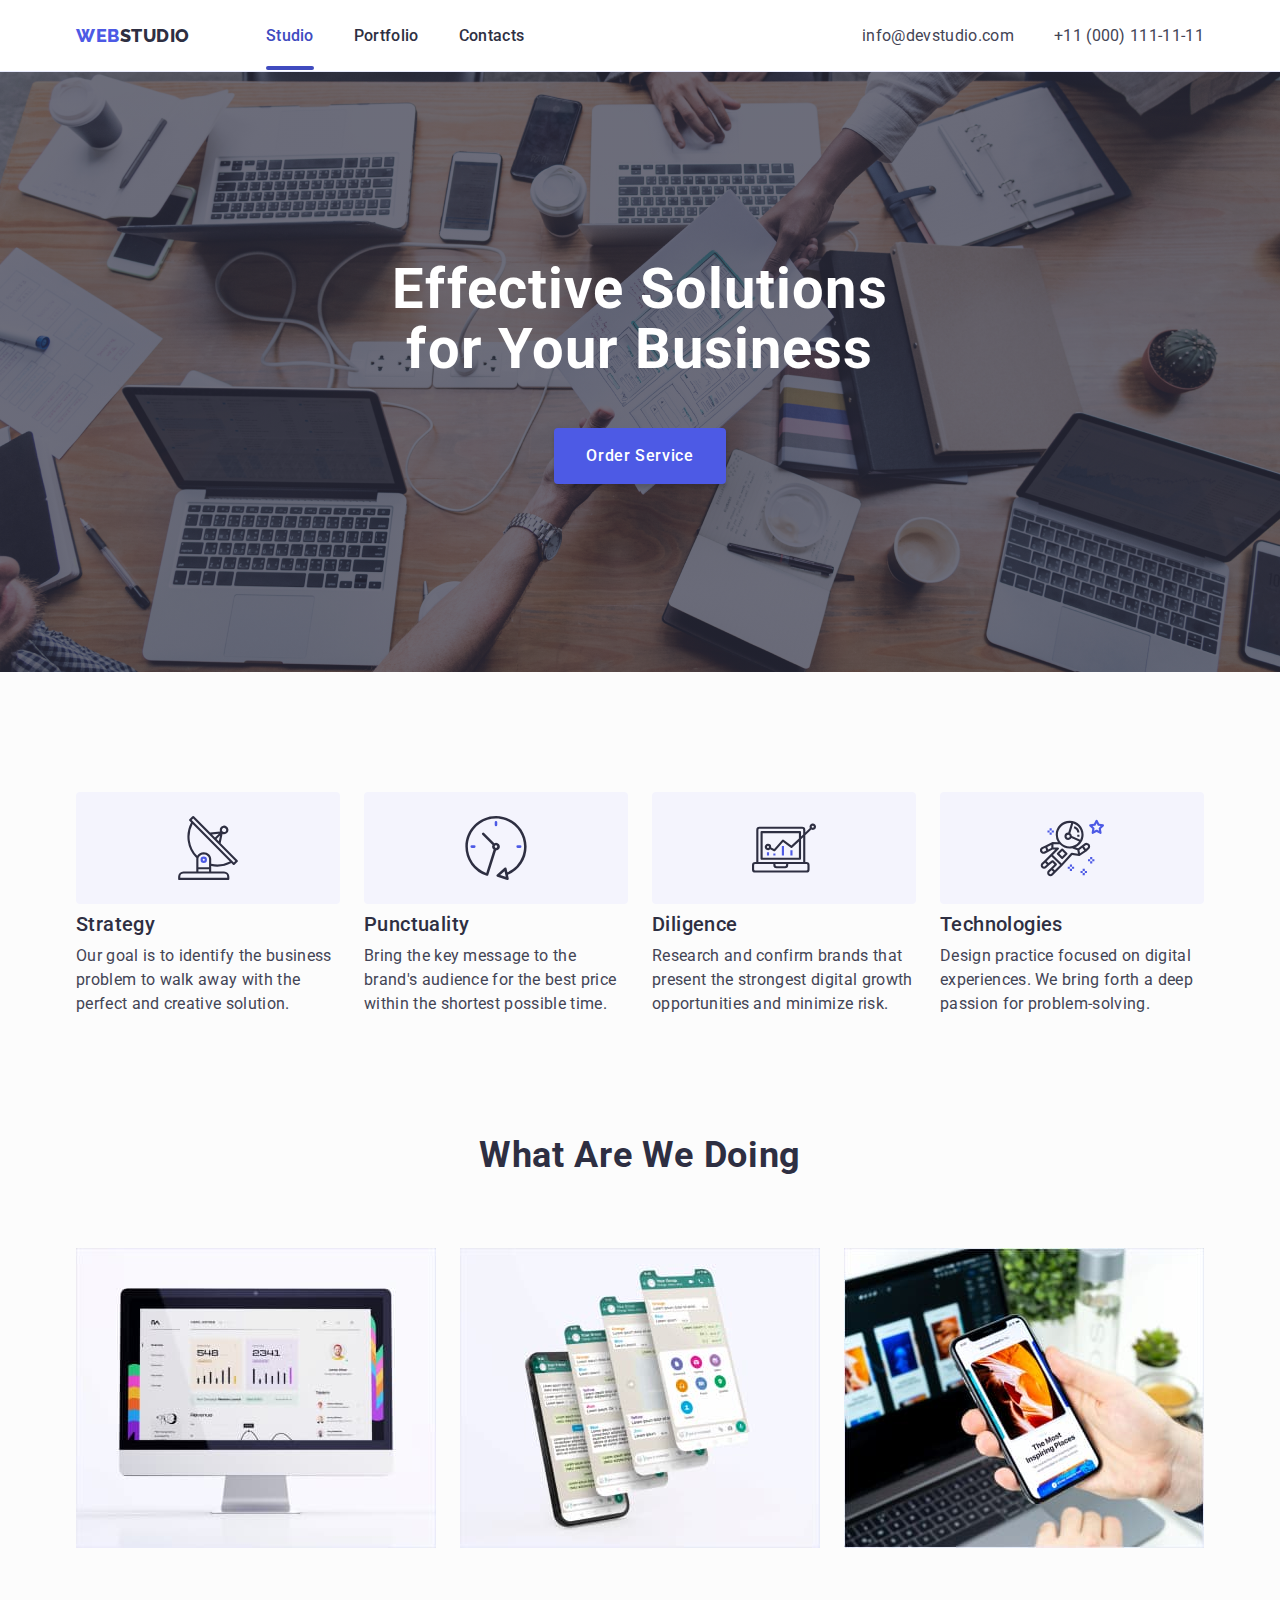
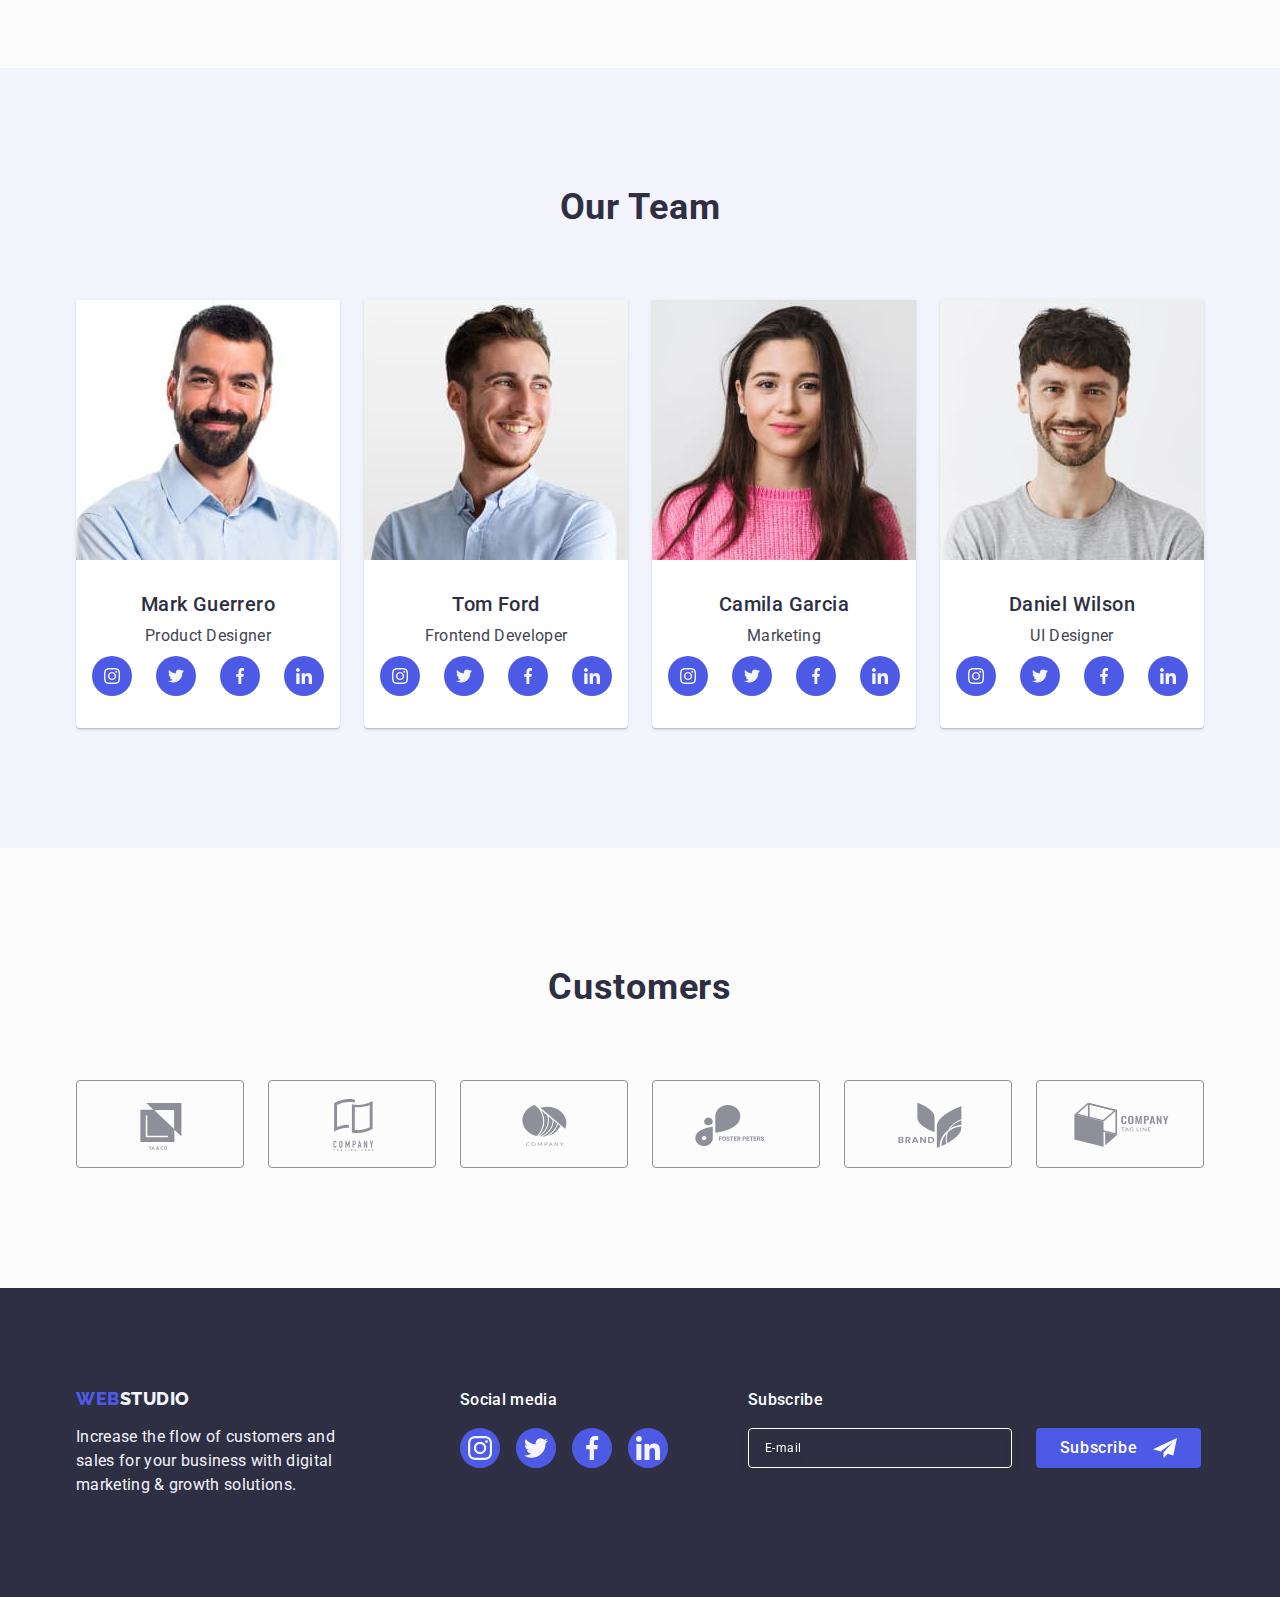
==== index.html @ 0eee8f25 "start" ====
<!DOCTYPE html>
<html lang="en">

<head>
    <meta charset="UTF-8">
    <meta http-equiv="X-UA-Compatible" content="IE=edge">
    <meta name="viewport" content="width=device-width, initial-scale=1.0">
    <title>WebStudio-Portfolio</title>
    <link rel="preconnect" href="https://fonts.googleapis.com">
    <link rel="preconnect" href="https://fonts.gstatic.com" crossorigin>
    <link rel="stylesheet" href="./css/modern-normalize.min.css">
    <link
        href="https://fonts.googleapis.com/css2?family=Raleway:wght@800&family=Roboto:wght@400;500;700;900&display=swap"
        rel="stylesheet">
    <link rel="stylesheet"
        href="https://cdnjs.cloudflare.com/ajax/libs/modern-normalize/1.1.0/modern-normalize.min.css">
    <link rel="stylesheet" href="./css/styles.css">
</head>

<body>
    <header class="page-header">
        <div class="container page-header-container">
            <nav class="navigation">
                <a class="logo link" href="./index.html" title="WebStudio">
                    Web<span class="logo-header-studio">Studio</span>
                </a>
                <ul class="list header-menu-format">
                    <li class="menu-item"> <a class="current-page menu-link link" href="./index.html">Studio</a></li>
                    <li class="menu-item"> <a class="menu-color menu-link link" href="./portfolio.html">Portfolio</a></li>
                    <li class="menu-item"> <a class="menu-color menu-link link" href="">Contacts</a></li>
                </ul>
            </nav>

            <address class="contact-link">
                <ul class="list contact-link">
                    <li>
                        <a class="contact-link link" href="mailto:info@devstudio.com">info@devstudio.com</a>
                    </li>
                    <li>
                        <a class="contact-link link" href="tel:+110001111111">+11 (000) 111-11-11</a>
                    </li>
                </ul>
            </address>
        </div>
    </header>
    <main>
        <section class="main-page">
            <div class="container">
                <h1 class="main-header">Effective Solutions for Your Business</h1>
                <button class="order-button" type="button" data-modal-open>Order Service</button>
            </div>
        </section>
        <section class="content-page-values">
            <div class="container">
                <h2 hidden class="secondary-header">our values</h2>
                <ul class="list values-list">
                    <li class="value-item">
                        <div class="icons">
                            <svg width="64" height="64">
                                <use href="./images/icons.svg#icon-antenna"></use>
                            </svg>
                        </div>
                        <h3 class="content-title value-header">Strategy</h3>
                        <p class="content value-text">Our goal is to identify the business problem to walk away with the
                            perfect and
                            creative solution.
                        </p>
                    </li>
                    <li class="value-item">
                        <div class="icons">
                            <svg width="64" height="64">
                                <use href="./images/icons.svg#icon-clock"></use>
                            </svg>
                        </div>
                        <h3 class="content-title value-header">Punctuality</h3>
                        <p class="content value-text">Bring the key message to the brand's audience for the best price
                            within the
                            shortest possible time.
                        </p>
                    </li>
                    <li class="value-item">
                        <div class="icons">
                            <svg width="64" height="64">
                                <use href="./images/icons.svg#icon-diagram"></use>
                            </svg>
                        </div>
                        <h3 class="content-title value-header">Diligence</h3>
                        <p class="content value-text">Research and confirm brands that present the strongest digital
                            growth
                            opportunities and minimize risk.
                        </p>
                    </li>
                    <li class="value-item">
                        <div class="icons">
                            <svg width="64" height="64">
                                <use href="./images/icons.svg#icon-astronaut"></use>
                            </svg>
                        </div>
                        <h3 class="content-title value-header">Technologies</h3>
                        <p class="content value-text">Design practice focused on digital experiences. We bring forth a
                            deep passion for
                            problem-solving.
                        </p>
                    </li>
                </ul>
            </div>
        </section>
        <section class="content-page-activities">
            <div class="container">
                <h2 class="secondary-header service">What are we doing</h2>
                <ul class="list service-list">
                    <li class="service-item">
                        <img width="360" height="300" src="./images/image1.jpg" alt="computer">
                    </li>
                    <li class="service-item">
                        <img width="360" height="300" src="./images/image2.jpg" alt="smartphone">
                    </li>
                    <li class="service-item">
                        <img width="360" height="300" src="./images/image3.jpg" alt="both">
                    </li>
                </ul>
            </div>
        </section>
        <section class="team-page">
            <div class="container">
                <h2 class="secondary-header service">Our Team</h2>
                <ul class="list team-list">
                    <li class="list-item">
                        <img width="264" height="260" src="./images/markguerrero.jpg" alt="Mark Guerrero">
                        <div class="name">
                            <h3 class="content-team-title">Mark Guerrero</h3>
                            <p class="content-paragraph">Product Designer</p>
                            <ul class="media-list">
                                <li class="media-round-card">
                                    <a class="media-link-card" href="">
                                        <svg class="media-team" width="16" height="16">
                                            <use href="./images/icons.svg#icon-instagram"></use>
                                        </svg>
                                    </a>
                                </li>
                                <li class="media-round-card">
                                    <a class="media-link-card" href="">
                                        <svg class="media-team" width="16" height="16">
                                            <use href="./images/icons.svg#icon-twitter"></use>
                                        </svg>
                                    </a>
                                </li>
                                <li class="media-round-card">
                                    <a class="media-link-card" href="">
                                        <svg class="media-team" width="16" height="16">
                                            <use href="./images/icons.svg#icon-facebook"></use>
                                        </svg>
                                    </a>
                                </li>
                                <li class="media-round-card">
                                    <a class="media-link-card" href="">
                                        <svg class="media-team" width="16" height="16">
                                            <use href="./images/icons.svg#icon-linkedin"></use>
                                        </svg>
                                    </a>
                                </li>
                            </ul>
                        </div>
                    </li>
                    <li class="list-item">
                        <img width="264" height="260" src="./images/tomford.jpg" alt="Tom Ford">
                        <div class="name">
                            <h3 class="content-team-title">Tom Ford</h3>
                            <p class="content-paragraph">Frontend Developer</p>
                            <ul class="media-list">
                                <li class="media-round-card">
                                    <a class="media-link-card" href="">
                                        <svg class="media-team" width="16" height="16">
                                            <use href="./images/icons.svg#icon-instagram"></use>
                                        </svg>
                                    </a>
                                </li>
                                <li class="media-round-card">
                                    <a class="media-link-card" href="">
                                        <svg class="media-team" width="16" height="16">
                                            <use href="./images/icons.svg#icon-twitter"></use>
                                        </svg>
                                    </a>
                                </li>
                                <li class="media-round-card">
                                    <a class="media-link-card" href="">
                                        <svg class="media-team" width="16" height="16">
                                            <use href="./images/icons.svg#icon-facebook"></use>
                                        </svg>
                                    </a>
                                </li>
                                <li class="media-round-card">
                                    <a class="media-link-card" href="">
                                        <svg class="media-team" width="16" height="16">
                                            <use href="./images/icons.svg#icon-linkedin"></use>
                                        </svg>
                                    </a>
                                </li>
                            </ul>
                        </div>
                    </li>
                    <li class="list-item">
                        <img width="264" height="260" src="./images/camilagarcia.jpg" alt="Camila Garcia">
                        <div class="name">
                            <h3 class="content-team-title">Camila Garcia</h3>
                            <p class="content-paragraph">Marketing</p>
                            <ul class="media-list">
                                <li class="media-round-card">
                                    <a class="media-link-card" href="">
                                        <svg class="media-team" width="16" height="16">
                                            <use href="./images/icons.svg#icon-instagram"></use>
                                        </svg>
                                    </a>
                                </li>
                                <li class="media-round-card">
                                    <a class="media-link-card" href="">
                                        <svg class="media-team" width="16" height="16">
                                            <use href="./images/icons.svg#icon-twitter"></use>
                                        </svg>
                                    </a>
                                </li>
                                <li class="media-round-card">
                                    <a class="media-link-card" href="">
                                        <svg class="media-team" width="16" height="16">
                                            <use href="./images/icons.svg#icon-facebook"></use>
                                        </svg>
                                    </a>
                                </li>
                                <li class="media-round-card">
                                    <a class="media-link-card" href="">
                                        <svg class="media-team" width="16" height="16">
                                            <use href="./images/icons.svg#icon-linkedin"></use>
                                        </svg>
                                    </a>
                                </li>
                            </ul>
                        </div>
                    </li>
                    <li class="list-item">
                        <img width="264" height="260" src="./images/danielwilson.jpg" alt="Daniel Wilson">
                        <div class="name">
                            <h3 class="content-team-title">Daniel Wilson</h3>
                            <p class="content-paragraph">UI Designer</p>
                            <ul class="media-list">
                                <li class="media-round-card">
                                    <a class="media-link-card" href="">
                                        <svg class="media-team" width="16" height="16">
                                            <use href="./images/icons.svg#icon-instagram"></use>
                                        </svg>
                                    </a>
                                </li>
                                <li class="media-round-card">
                                    <a class="media-link-card" href="">
                                        <svg class="media-team" width="16" height="16">
                                            <use href="./images/icons.svg#icon-twitter"></use>
                                        </svg>
                                    </a>
                                </li>
                                <li class="media-round-card">
                                    <a class="media-link-card" href="">
                                        <svg class="media-team" width="16" height="16">
                                            <use href="./images/icons.svg#icon-facebook"></use>
                                        </svg>
                                    </a>
                                </li>
                                <li class="media-round-card">
                                    <a class="media-link-card" href="">
                                        <svg class="media-team" width="16" height="16">
                                            <use href="./images/icons.svg#icon-linkedin"></use>
                                        </svg>
                                    </a>
                                </li>
                            </ul>
                        </div>
                    </li>
                </ul>
            </div>
        </section>
        <section class="content-page-customers">
            <div class="container">
                <h2 class="secondary-header service">Customers</h2>
                <ul class="list customer-list">
                    <li class="customer-item">
                        <a class="customer" href="">
                            <svg class="customer-icon" width="104" height="56">
                                <use href="./images/icons.svg#icon-logo"></use>
                            </svg>
                        </a>
                    </li>
                    <li class="customer-item">
                        <a class="customer" href="">
                            <svg class="customer-icon" width="104" height="56">
                                <use href="./images/icons.svg#icon-logo-1"></use>
                            </svg>
                        </a>
                    </li>
                    <li class="customer-item">
                        <a class="customer" href="">
                            <svg class="customer-icon" width="104" height="56">
                                <use href="./images/icons.svg#icon-logo-2"></use>
                            </svg>
                        </a>
                    </li>
                    <li class="customer-item">
                        <a class="customer" href="">
                            <svg class="customer-icon" width="104" height="56">
                                <use href="./images/icons.svg#icon-logo-3"></use>
                            </svg>
                        </a>
                    </li>
                    <li class="customer-item">
                        <a class="customer" href="">
                            <svg class="customer-icon" width="104" height="56">
                                <use href="./images/icons.svg#icon-logo-4"></use>
                            </svg>
                        </a>
                    </li>
                    <li class="customer-item">
                        <a class="customer" href="">
                            <svg class="customer-icon" width="104" height="56">
                                <use href="./images/icons.svg#icon-logo-5"></use>
                            </svg>
                        </a>
                    </li>
                </ul>
            </div>
        </section>
    </main>
    <footer class="footer-bgd">
        <div class="footer-div container">
            <div class="footer-box-logo">
                <a class="logo link footer-link" href="./index.html" title="WebStudio">
                    Web<span class="logo-footer-studio">Studio</span>
                </a>
                <p class="footer-content">Increase the flow of customers and sales for your business with digital
                    marketing & growth
                    solutions.
                </p>
            </div>
            <div class="footer-box-media">
                <p class="media-header">Social media</p>
                <ul class="media-list-ft">
                    <li class="media-round-card">
                        <a class="media-link-ft" href="">
                            <svg class="media-team" width="24" height="24">
                                <use href="./images/icons.svg#icon-instagram"></use>
                            </svg>
                        </a>
                    </li>
                    <li class="media-round-card">
                        <a class="media-link-ft" href="">
                            <svg class="media-team" width="24" height="24">
                                <use href="./images/icons.svg#icon-twitter"></use>
                            </svg>
                        </a>
                    </li>
                    <li class="media-round-card">
                        <a class="media-link-ft" href="">
                            <svg class="media-team" width="24" height="24">
                                <use href="./images/icons.svg#icon-facebook"></use>
                            </svg>
                        </a>
                    </li>
                    <li class="media-round-card">
                        <a class="media-link-ft" href="">
                            <svg class="media-team" width="24" height="24">
                                <use href="./images/icons.svg#icon-linkedin"></use>
                            </svg>
                        </a>
                    </li>
                </ul>
            </div>
            <div class="form-footer">
                <p class="footer-input-name">Subscribe</p>
                <form class="form">
                    <label class="footer-div">
                        <input class="footer-input" type="email" name="email" placeholder="E-mail" />
                    </label>
                    <button type="submit" class="subscribe-button">Subscribe
                        <svg class="subscribe-svg" width="24" height="24">
                            <use href="./images/icons.svg#icon-subscribe"></use>
                        </svg>
                    </button>
                </form>
            </div>
        </div>
    </footer>
    <div class="backdrop is-hidden" data-modal>
        <div class="modal">
            <button type="button" class="close-button" data-modal-close>
                <svg width="8" height="8" class="close-button-svg">
                    <use href="./images/icons.svg#icon-close"></use>
                </svg>
            </button>
            <p class="modal-header">Leave your contacts and we will call you back</p>
            <form name="signup_form" autocomplete="on" novalidate>
                <div class="modal-form">
                  <label for="user-name" class="modal-input-name">Name</label>
                  <div class="icon-section">
                      <input id="user-name" class="modal-input" type="text" name="user-name" autofocus required />
                      <svg class="input-svg" width="18" height="24">
                         <use href="./images/icons.svg#icon-person"></use>
                      </svg>
                  </div>
                </div>
                <div class="modal-form">
                        <label for="phone" class="modal-input-name">Phone</label>
                        <div class="icon-section">
                            <input id="phone" class="modal-input" type="tel" name="Phone" required />
                            <svg class="input-svg" width="18" height="24">
                                <use href="./images/icons.svg#icon-phone"></use>
                            </svg>
                        </div>
                </div>
                <div class="modal-form">
                        <label for="mail" class="modal-input-name">Email</label>
                        <div class="icon-section">
                            <input id="mail" class="modal-input" type="email" name="Email" required />
                            <svg class="input-svg" width="18" height="24">
                                <use href="./images/icons.svg#icon-email"></use>
                            </svg>
                        </div>
                </div>
                <div class="modal-form-comment">
                    <label for="user-comment" class="modal-input-name">Comment</label>
                    <textarea id="user-comment" class="modal-comment" name="user-comment" rows="5" placeholder="Text input"></textarea>
                </div>   
                <div class="checkbox">
                    <input id="user-privacy" class="visually-hidden" value="true" type="checkbox" name="user-privacy" />
                    <label for="user-privacy" class="checkbox-text">
                        <span class="checkbox-box">
                            <svg width="10" height="8">
                                <use href="./images/icons.svg#icon-checkbox"></use>
                            </svg>
                        </span>
                        I accept the terms and conditions of the 
                        <a class="policy-link">Privacy Policy</a>
                    </label>
                </div>
                    <button class="send-button" type="submit">Send</button>
            </form>
        </div>
    </div>
    <script src="./modal.js"></script>
</body>

</html>
---- css/styles.css ----
:root {
    --main-font-family: 'Roboto', sans-serif;
    --secondary-font-family-family: 'Raleway', sans-serif;
    --primary-text-color-theme-dark: #F4F4FD;
    --primary-text-color-theme-light: #2E2F42;
    --secondary-text-color-theme-dark: #FFFFFF;
    --secondary-text-color-theme-light: #434455;
    --accent-color: #4D5AE5;
    --border-color: #E7E9FC;
    --customer-color: #8e8f99;
    --transition-duration-function: 250ms cubic-bezier(0.4, 0, 0.2, 1);
    --checkbox-color: #404bbf;
}

.header-menu-format {
    display: flex;
    gap: 40px;
}

.container {
    width: 1158px;
    margin-left: auto;
    margin-right: auto;
    padding-left: 15px;
    padding-right: 15px;
}

.page-header-container {
    display: flex;
    align-items: center;
    justify-content: space-between;
}

ul {
    list-style: none;
    display: flex;
    flex-wrap: wrap;
    margin-top: 0;
    margin-bottom: 0;
    padding-left: 0;
}

.link {
    text-decoration: none;
}

.list {
    list-style: none;
}

img {
    display: block;
}

.logo {
    font-family: var(--secondary-font-family-family);
    font-weight: 800;
    font-size: 18px;
    line-height: 1.17;
    color: var(--accent-color);
    letter-spacing: 0.03em;
    text-transform: uppercase;
    margin-right: 76px;
}

.logo-header-studio {
    color: var(--primary-text-color-theme-light)
}

.logo-footer-studio {
    color: var(--primary-text-color-theme-dark)
}

button {
    cursor: pointer;
    margin-bottom: 0;
}

h1,
h2,
h3,
h4,
p {
    margin-top: 0;
    margin-bottom: 0;
}

body {
    font-family: var(--main-font-family);
    color: var(--secondary-text-color-theme-light);
    background-color: var(--secondary-text-color-theme-dark)
}

.page-header {
    display: flex;
    align-items: center;
    height: 72px;
    top: 0px;
    border-bottom: 1px solid #e7e9fc;
    box-shadow: 0px 2px 1px rgba(46, 47, 66, 0.08),
        0px 1px 1px rgba(46, 47, 66, 0.16),
        0px 1px 6px rgba(46, 47, 66, 0.08);
}

.navigation {
    display: flex;
    align-items: center;
}

.menu-item {
    flex-direction: row;
}

.current-page::after {
    content: "";
    width: 100%;
    height: 4px;
    left: 0;
    bottom: -1px;
    margin-top: 20px;
    display: block;
    border-radius: 2px;
    background-color: #404BBF;
    position: absolute;
}

.current-page {
    color: #404BBF;
    transition: color var(--transition-duration-function);
}

.menu-color:hover,
.menu-color:focus {
    color: #404BBF;
}


.menu-link {
    font-weight: 500;
    font-size: 16px;
    line-height: 1.5;
    letter-spacing: 0.02em;
    padding: 24px 0;
    position: relative;
}

.menu-color {
    color: var(--primary-text-color-theme-light);
    transition: color var(--transition-duration-function);
}

.contact-link {
    color: var(--secondary-text-color-theme-light);
    font-style: normal;
    line-height: 1.5;
    letter-spacing: 0.02em;
    gap: 40px;
    transition: color var(--transition-duration-function);
}

.contact-link:hover,
.contact-link:focus {
    color: #404BBF;
}


.content-button {
    background-color: var(--primary-text-color-theme-dark);
    border-radius: 4px;
    font-weight: 500;
    font-size: 16px;
    line-height: 1.5;
    color: var(--accent-color);
    font-family: var(--main-font-family);
    letter-spacing: 0.04em;
    padding: 12px 24px;
    border: 1px solid var(--border-color);
    transition: color 250ms cubic-bezier(0.4, 0, 0.2, 1),
        background-color 250ms cubic-bezier(0.4, 0, 0.2, 1),
        border-color 250ms cubic-bezier(0.4, 0, 0.2, 1),
        box-shadow 250ms cubic-bezier(0.4, 0, 0.2, 1);
}

.menu {
    display: flex;
    justify-content: center;
    gap: 24px;
    margin-bottom: 72px;
}


.content-button:hover,
.content-button:focus {
    background-color: #404BBF;
    color: var(--secondary-text-color-theme-dark);
    border: 1px solid transparent;
    box-shadow: 0px 3px 1px rgba(0, 0, 0, 0.1),
        0px 2px 1px rgba(0, 0, 0, 0.08),
        0px 2px 2px rgba(0, 0, 0, 0.12);
}

.order-button {
    background-color: var(--accent-color);
    box-shadow: 0px 4px 4px rgba(0, 0, 0, 0.15);
    border-radius: 4px;
    display: flex;
    flex-direction: row;
    align-items: flex-start;
    padding: 16px 32px;
    gap: 10px;
    display: flex;
    font-weight: 500;
    font-size: 16px;
    line-height: 1.5;
    color: var(--secondary-text-color-theme-dark);
    font-family: var(--main-font-family);
    letter-spacing: 0.04em;
    display: block;
    min-width: 169px;
    height: 56px;
    border: none;
    border-radius: 4px;
    cursor: pointer;
    margin-left: auto;
    margin-right: auto;
    margin-top: 48px;
    transition: background-color var(--transition-duration-function);
}

.order-button:hover,
.order-button:focus {
    background: #404BBF;
    transition: var(--transition-duration-function);
}

.main-page {
    background: var(--primary-text-color-theme-light);
    display: flex;
    flex-direction: column;
    justify-content: center;
    align-items: center;
    align-self: center;
    max-width: 1440px;
    padding: 188px 0;
    background-image: linear-gradient(rgba(46, 47, 66, 0.7), rgba(46, 47, 66, 0.7)), url('../images/office.jpg');
    background-size: cover;
    background-repeat: no-repeat;
    background-position: center;
    margin-left: auto;
    margin-right: auto;
}

.main-header {
    font-weight: 700;
    font-size: 56px;
    line-height: 1.07;
    color: var(--secondary-text-color-theme-dark);
    text-align: center;
    letter-spacing: 0.02em;
    max-width: 496px;
    height: 120px;
    margin-left: auto;
    margin-right: auto;
}

.content-page-values {
    background: #FCFCFC;
    padding: 120px 0;
}

.content-page-activities {
    background: #FCFCFC;
    padding-bottom: 120px;
}

.content-page-portfolio {
    background: #FFFFFF;
    padding: 96px 0 120px
}

.content-page-customers {
    background: #FCFCFC;
    padding: 120px 0;
}

.secondary-header {
    font-weight: 700;
    font-size: 36px;
    line-height: 1.11;
    text-align: center;
    letter-spacing: 0.02em;
    text-transform: capitalize;
    color: var(--primary-text-color-theme-light)
}

.team-page {
    background: var(--primary-text-color-theme-dark);
    padding: 120px 0;
}

.team-list {
    display: flex;
    flex-direction: row;
    margin-top: 72px;
    justify-content: space-between;
    gap: 24px;
}



.list-item {
    background-color: var(--secondary-text-color-theme-dark);
    display: flex;
    flex-direction: column;
    justify-content: center;
    align-items: center;
    width: calc((100% - 72px) / 4);
    border-radius: 0px 0px 4px 4px;
    box-shadow: 0px 1px 6px rgba(46, 47, 66, 0.08), 0px 1px 1px rgba(46, 47, 66, 0.16), 0px 2px 1px rgba(46, 47, 66, 0.08);
}

.name {
    padding: 32px 0px;
    width: 232px;
}


.name-card {
    padding: 32px 16px;
    border: 1px solid #e7e9fc;
    border-top: none;
}

.values-list {
    display: flex;
    flex-direction: row;
    justify-content: space-between;
    gap: 24px
}

.value-item {
    width: calc((100% - 72px) / 4)
}

.service {
    margin-bottom: 72px;
}

.value-header {
    margin-bottom: 8px
}

.service-list {
    display: flex;
    flex-direction: row;
    justify-content: space-between;
    margin-top: 72px;
    gap: 24px;
}

.service-item {
    width: calc((100% - 48px) / 3)
}

.content-title {
    font-weight: 500;
    font-size: 20px;
    line-height: 1.2;
    letter-spacing: 0.02em;
    color: var(--primary-text-color-theme-light);
    flex: none;
    order: 0;
    flex-grow: 0;
    margin-bottom: 8px;
}

.content-team-title {
    font-weight: 500;
    font-size: 20px;
    line-height: 1.2;
    letter-spacing: 0.02em;
    color: var(--primary-text-color-theme-light);
    flex: none;
    order: 0;
    flex-grow: 0;
    text-align: center;
    margin-bottom: 8px;
}

.content {
    font-weight: 400;
    font-size: 16px;
    line-height: 1.5;
    letter-spacing: 0.02em;
    color: var(--secondary-text-color-theme-light);
    flex: none;
    order: 1;
    flex-grow: 0;
}

.content-paragraph {
    font-weight: 400;
    font-size: 16px;
    line-height: 1.5;
    letter-spacing: 0.02em;
    color: var(--secondary-text-color-theme-light);
    flex: none;
    order: 1;
    flex-grow: 0;
    text-align: center;
}

.footer-content {
    font-weight: 400;
    font-size: 16px;
    line-height: 24px;
    letter-spacing: 0.02em;
    color: var(--primary-text-color-theme-dark);
    max-width: 264px;
}

.footer-bgd {
    background: var(--primary-text-color-theme-light);
    display: flex;
    flex-direction: row;
    justify-content: center;
    flex-wrap: nowrap;
    padding: 100px 0
}

.footer-link {
    display: inline-block;
    margin-bottom: 16px;
}

.card-list {
    display: flex;
    flex-direction: row;
    justify-content: space-between;
    flex-wrap: wrap;
    column-gap: 24px;
    row-gap: 48px
}

.card-item {
    width: calc((100% - 48px) / 3);
    background-color: var(--secondary-text-color-theme-dark);
    display: flex;
    flex-direction: column;
    justify-content: center;
    align-items: center;
}

.card-link {
    transition: box-shadow var(--transition-duration-function);
}

.card-link:hover,
.card-link:focus {
    box-shadow: 0px 1px 6px rgba(46, 47, 66, 0.08),
        0px 1px 1px rgba(46, 47, 66, 0.16),
        0px 2px 1px rgba(46, 47, 66, 0.08);
}

.card-link:hover .overlay,
.card-link:focus .overlay {
    transform: translateY(0%);
    transition: var(--transition-duration-function);
}


.card-item:hover,
.card-item:focus {
    box-shadow: 0px 1px 6px rgba(46, 47, 66, 0.08), 0px 1px 1px rgba(46, 47, 66, 0.16), 0px 2px 1px rgba(46, 47, 66, 0.08);
    transition: var(--transition-duration-function);
}


.customer {
    width: 100%;
    height: 100%;
    box-sizing: border-box;
    border: 1px solid #8E8F99;
    border-radius: 4px;
    display: flex;
    align-items: center;
    justify-content: center;
    color: #8E8F99;
    transition: border-color 250ms cubic-bezier(0.4, 0, 0.2, 1),
        color 250ms cubic-bezier(0.4, 0, 0.2, 1);
}

.customer:hover,
.customer:focus {
    border-color: #404bbf;
    color: #404bbf;
}

.customer-icon {
    fill: currentColor;
}

.customer-list {
    display: flex;
    justify-content: space-between;
    flex-wrap: nowrap;
    gap: 24px;
}

.customer-item {
    display: flex;
    flex-direction: column;
    justify-content: center;
    align-items: center;
    gap: 24px;
    width: 168px;
    height: 88px;
}

.media-footer {
    fill: #4D5AE5;
    margin-right: 16px;
}

.media-footer:hover,
.media-footer:focus {
    fill: #31D0AA;
    transition: var(--transition-duration-function);
}

.media-header {
    font-family: 'Roboto';
    font-style: normal;
    font-weight: 500;
    font-size: 16px;
    line-height: 1.5;
    letter-spacing: 0.02em;
    color: var(--secondary-text-color-theme-dark);
    margin-bottom: 16px;
}

.footer-box-media {
    display: flex;
    flex-direction: column;
    justify-content: center;
}

.footer-box-logo {
    margin-right: 120px;
}


.media-team {
    fill: var(--primary-text-color-theme-dark)
}

.media-list {
    display: flex;
    flex-direction: row;
    justify-content: center;
    gap: 24px;
    flex-wrap: nowrap;
    margin-top: 8px;
}

.media-list-ft {
    display: flex;
    flex-direction: row;
    justify-content: center;
    gap: 16px;
}

.icons {
    display: flex;
    align-items: center;
    justify-content: center;
    height: 112px;
    background-color: #f4f4fd;
    border-radius: 4px;
    margin-bottom: 8px;
}

.media-round-card {
    width: 40px;
    height: 40px;
}

.media-link-card {
    width: 100%;
    height: 100%;
    background-color: #4D5AE5;
    border-radius: 50%;
    display: flex;
    align-items: center;
    justify-content: center;
    transition: background-color var(--transition-duration-function);
}

.media-link-card:hover,
.media-link-card:focus {
    background-color: #404bbf;
}

.media-link-ft {
    width: 100%;
    height: 100%;
    background-color: #4D5AE5;
    border-radius: 50%;
    display: flex;
    align-items: center;
    justify-content: center;
    transition: background-color var(--transition-duration-function);
}

.media-link-ft:hover,
.media-link-ft:focus {
    background-color: #31d0aa;
}

.overlay {
    position: absolute;
    top: 0;
    left: 0;
    background-color: rgba(77, 90, 229, 1);
    color: rgba(244, 244, 253, 1);
    overflow: auto;
    width: 100%;
    height: 100%;
    transform: translateY(100%);
    transition: transform var(--transition-duration-function);
    font-weight: 400;
    font-size: 16px;
    line-height: 24px;
    letter-spacing: 0.02em;
    padding: 40px 32px;
}

.wraper {
    position: relative;
    overflow: hidden;
}

.backdrop {
    position: fixed;
    top: 0;
    left: 0;
    width: 100%;
    height: 100%;
    background-color: rgba(46, 47, 66, 0.4);
    transition: opacity 250ms cubic-bezier(0.4, 0, 0.2, 1), visibility 250ms cubic-bezier(0.4, 0, 0.2, 1);
}

.modal {
    width: 408px;
    min-height: 584px;
    top: 50%;
    left: 50%;
    position: absolute;
    transform: translate(-50%, -50%);
    background: #fcfcfc;
    box-shadow: 0px 1px 1px rgba(0, 0, 0, 0.14),
        0px 1px 3px rgba(0, 0, 0, 0.12),
        0px 2px 1px rgba(0, 0, 0, 0.2);
    border-radius: 4px;
    transition: transform var(--transition-duration-function);
    padding: 72px 24px 24px 24px;
}

.is-hidden {
    opacity: 0;
    visibility: hidden;
    pointer-events: none;
}

.close-button {
    box-sizing: border-box;
    background: #E7E9FC;
    border: 1px solid rgba(0, 0, 0, 0.1);
    width: 24px;
    height: 24px;
    padding: 0;
    display: flex;
    justify-content: center;
    align-items: center;
    border-radius: 50%;
    position: absolute;
    top: 24px;
    right: 24px;
    transition: background-color 250ms cubic-bezier(0.4, 0, 0.2, 1),
        border 250ms cubic-bezier(0.4, 0, 0.2, 1);

}

.close-button:hover,
.close-button:focus {
    background-color: #404bbf;
    border: none;
    fill: #ffffff;
}

.close-button-svg {
    transition: fill var(--transition-duration-function);
}


.modal-header {
    display: flex;
    flex-direction: row;
    justify-content: center;
    font-weight: 500;
    font-size: 16px;
    line-height: 1.5;
    text-align: center;
    letter-spacing: 0.02em;
    color: var(--primary-text-color-theme-light);
    font-family: var(--main-font-family);
    margin-bottom: 16px;
}

.modal-form {
    display: flex;
    flex-direction: column;
    margin-bottom: 8px;
}

.modal-form-comment {
    margin-bottom: 16px;
}

.modal-input-name {
    display: block;
    font-weight: 400;
    font-size: 12px;
    line-height: 1.17;
    letter-spacing: 0.04em;
    color: var(--customer-color);
    font-family: var(--main-font-family);
    margin-bottom: 4px;
}

.modal-input {
    box-sizing: border-box;
    border: 1px solid rgba(46, 47, 66, 0.4);
    border-radius: 4px;
    width: 100%;
    height: 40px;
    transition: border-color var(--transition-duration-function);
    background-color: transparent;
    outline: transparent;
    padding-left: 38px;
}

.modal-input:focus {
    outline-color: transparent;
    border: 1px solid #4D5AE5;
}

.modal-input:focus+.input-svg {
    fill: #4D5AE5;
}


.modal-comment:focus {
    outline-color: transparent;
    border-color: #4D5AE5;
}

.modal-comment {
    box-sizing: border-box;
    border: 1px solid rgba(46, 47, 66, 0.2);
    border-radius: 4px;
    width: 100%;
    height: 120px;
    resize: none;
    transition: border-color var(--transition-duration-function);
    font-weight: 400;
    font-size: 12px;
    line-height: 1.17;
    letter-spacing: 0.04em;
    color: rgba(46, 47, 66, 0.4);
    font-family: var(--main-font-family);
    background-color: transparent;
    outline: transparent;
    padding: 8px 16px;
}

.modal-comment::placeholder {
    font-weight: 400;
    font-size: 12px;
    line-height: 14px;
    letter-spacing: 0.04em;
    color: rgba(46, 47, 66, 0.4);
    font-family: var(--main-font-family);
}

.icon-section {
    position: relative;
}

.input-svg {
    position: absolute;
    display: block;
    left: 16px;
    top: 50%;
    transform: translateY(-50%);
    transition: fill var(--transition-duration-function);
}

.checkbox {
    display: flex;
    flex-direction: row;
    margin-bottom: 24px;
}

.visually-hidden {
    position: absolute;
    overflow: hidden;
    clip: rect(0, 0, 0, 0); 
    width: 1px;
    height: 1px;
    margin: -1px;
    padding: 0;
    border: 0;
}

.visually-hidden:checked + .checkbox-text > .checkbox-box {
    background-color: var(--checkbox-color);
    fill: var(--secondary-text-color-theme-dark);
    border: none;
}

.checkbox-box {
    display: inline-flex;
    align-items: center;
    justify-content: center;
    fill: transparent;
    width: 16px;
    height: 16px;
    box-sizing: border-box;
    border: 1px solid rgba(46, 47, 66, 0.4);
    border-radius: 2px;
    transition: background-color var(--transition-duration-function), border var(--transition-duration-function), fill var(--transition-duration-function);
}

.checkbox-text {
    font-family: var(--main-font-family);
    font-weight: 400;
    font-size: 12px;
    line-height: 1.17;
    letter-spacing: 0.04em;
    color: var(--customer-color);
}

.policy-link {
    text-decoration: underline;
    color: var(--accent-color);
    cursor: pointer;
}

.send-button {
    min-width: 169px;
    height: 56px;
    background: #4D5AE5;
    border-radius: 4px;
    display: block;
    font-weight: 500;
    font-size: 16px;
    line-height: 24px;
    letter-spacing: 0.04em;
    font-family: var(--main-font-family);
    color: #FFFFFF;
    transition: background-color var(--transition-duration-function);
    margin-left: auto;
    margin-right: auto;
    border: none;
}

.form-footer {
    margin-left: 80px;
}

.form {
    display: flex;
    gap: 24px;
}

.footer-div {
    display: flex;
    flex-direction: row;
    align-items: baseline;
}

.footer-input {
    box-sizing: border-box;
    border: 1px solid #FFFFFF;
    filter: drop-shadow(0px 4px 4px rgba(0, 0, 0, 0.15));
    border-radius: 4px;
    background-color: transparent;
    width: 264px;
    height: 40px;
    padding-left: 16px;
    font-size: 12px;
    line-height: 1.5;
    letter-spacing: 0.04em;
    filter: drop-shadow(0px 4px 4px rgba(0, 0, 0, 0.15));
    color: #FFFFFF;
}

.footer-input::placeholder {
    color: #FFFFFF;
}

.footer-input-name {
    font-family: var(--main-font-family);
    font-weight: 500;
    font-size: 16px;
    line-height: 24px;
    letter-spacing: 0.02em;
    color: #FFFFFF;
    margin-bottom: 16px;
}

.subscribe-button {
    display: flex;
    flex-direction: row;
    justify-content: center;
    align-items: center;
    min-width: 165px;
    height: 40px;
    background-color: #4D5AE5;
    color: #ffffff;
    border: none;
    border-radius: 4px;
    fill:#FFFFFF;
    font-family: var(--main-font-family);
    font-size: 16px;
    font-weight: 500;
    line-height: 1.5;
    letter-spacing: 0.04em;
}

.subscribe-svg {
    margin-left: 16px;
}
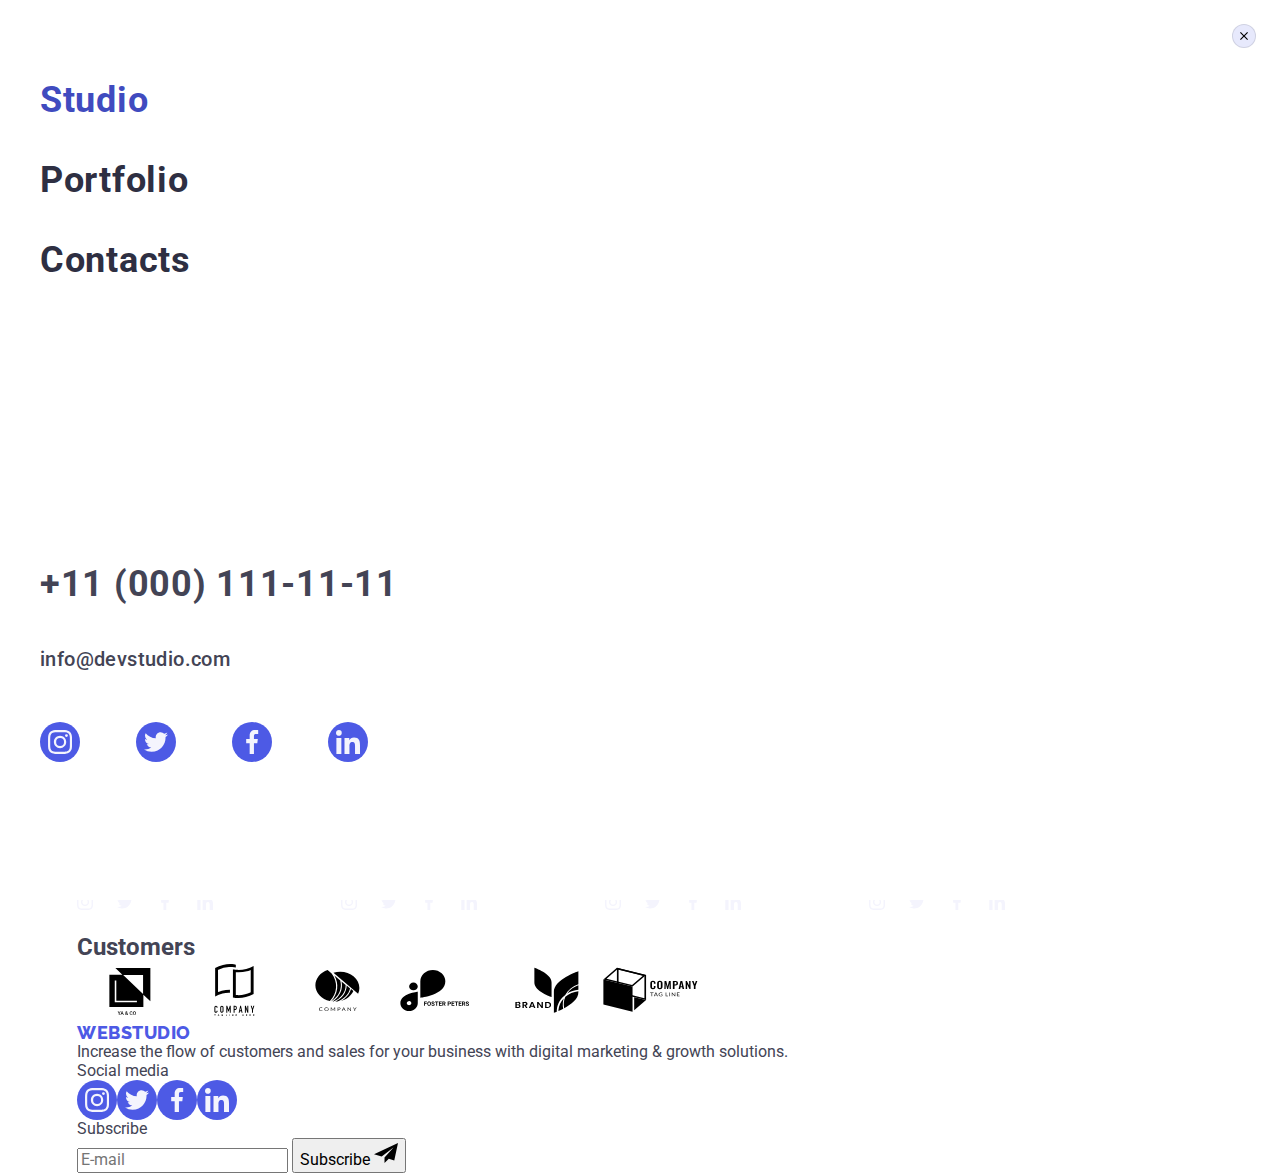
==== commit ecf3a68a: "1 mobile try" ====
--- a/index.html
+++ b/index.html
@@ -5,7 +5,7 @@
     <meta charset="UTF-8">
     <meta http-equiv="X-UA-Compatible" content="IE=edge">
     <meta name="viewport" content="width=device-width, initial-scale=1.0">
-    <title>WebStudio-Portfolio</title>
+    <title>WebStudio</title>
     <link rel="preconnect" href="https://fonts.googleapis.com">
     <link rel="preconnect" href="https://fonts.gstatic.com" crossorigin>
     <link rel="stylesheet" href="./css/modern-normalize.min.css">
@@ -41,407 +41,393 @@
                     </li>
                 </ul>
             </address>
+            <button class="mobile-menu-btn js-open-menu">
+                <svg width="32" height="22" class="menu-btn-icon"><use href="./images/icons.svg#icon-burger"></use></svg>
+            </button>
         </div>
-    </header>
-    <main>
-        <section class="main-page">
-            <div class="container">
-                <h1 class="main-header">Effective Solutions for Your Business</h1>
-                <button class="order-button" type="button" data-modal-open>Order Service</button>
-            </div>
-        </section>
-        <section class="content-page-values">
-            <div class="container">
-                <h2 hidden class="secondary-header">our values</h2>
-                <ul class="list values-list">
-                    <li class="value-item">
-                        <div class="icons">
-                            <svg width="64" height="64">
-                                <use href="./images/icons.svg#icon-antenna"></use>
-                            </svg>
-                        </div>
-                        <h3 class="content-title value-header">Strategy</h3>
-                        <p class="content value-text">Our goal is to identify the business problem to walk away with the
-                            perfect and
-                            creative solution.
-                        </p>
-                    </li>
-                    <li class="value-item">
-                        <div class="icons">
-                            <svg width="64" height="64">
-                                <use href="./images/icons.svg#icon-clock"></use>
-                            </svg>
-                        </div>
-                        <h3 class="content-title value-header">Punctuality</h3>
-                        <p class="content value-text">Bring the key message to the brand's audience for the best price
-                            within the
-                            shortest possible time.
-                        </p>
-                    </li>
-                    <li class="value-item">
-                        <div class="icons">
-                            <svg width="64" height="64">
-                                <use href="./images/icons.svg#icon-diagram"></use>
-                            </svg>
-                        </div>
-                        <h3 class="content-title value-header">Diligence</h3>
-                        <p class="content value-text">Research and confirm brands that present the strongest digital
-                            growth
-                            opportunities and minimize risk.
-                        </p>
-                    </li>
-                    <li class="value-item">
-                        <div class="icons">
-                            <svg width="64" height="64">
-                                <use href="./images/icons.svg#icon-astronaut"></use>
-                            </svg>
-                        </div>
-                        <h3 class="content-title value-header">Technologies</h3>
-                        <p class="content value-text">Design practice focused on digital experiences. We bring forth a
-                            deep passion for
-                            problem-solving.
-                        </p>
-                    </li>
-                </ul>
-            </div>
-        </section>
-        <section class="content-page-activities">
-            <div class="container">
-                <h2 class="secondary-header service">What are we doing</h2>
-                <ul class="list service-list">
-                    <li class="service-item">
-                        <img width="360" height="300" src="./images/image1.jpg" alt="computer">
-                    </li>
-                    <li class="service-item">
-                        <img width="360" height="300" src="./images/image2.jpg" alt="smartphone">
-                    </li>
-                    <li class="service-item">
-                        <img width="360" height="300" src="./images/image3.jpg" alt="both">
-                    </li>
-                </ul>
-            </div>
-        </section>
-        <section class="team-page">
-            <div class="container">
-                <h2 class="secondary-header service">Our Team</h2>
-                <ul class="list team-list">
-                    <li class="list-item">
-                        <img width="264" height="260" src="./images/markguerrero.jpg" alt="Mark Guerrero">
-                        <div class="name">
-                            <h3 class="content-team-title">Mark Guerrero</h3>
-                            <p class="content-paragraph">Product Designer</p>
-                            <ul class="media-list">
-                                <li class="media-round-card">
-                                    <a class="media-link-card" href="">
-                                        <svg class="media-team" width="16" height="16">
-                                            <use href="./images/icons.svg#icon-instagram"></use>
-                                        </svg>
-                                    </a>
-                                </li>
-                                <li class="media-round-card">
-                                    <a class="media-link-card" href="">
-                                        <svg class="media-team" width="16" height="16">
-                                            <use href="./images/icons.svg#icon-twitter"></use>
-                                        </svg>
-                                    </a>
-                                </li>
-                                <li class="media-round-card">
-                                    <a class="media-link-card" href="">
-                                        <svg class="media-team" width="16" height="16">
-                                            <use href="./images/icons.svg#icon-facebook"></use>
-                                        </svg>
-                                    </a>
-                                </li>
-                                <li class="media-round-card">
-                                    <a class="media-link-card" href="">
-                                        <svg class="media-team" width="16" height="16">
-                                            <use href="./images/icons.svg#icon-linkedin"></use>
-                                        </svg>
-                                    </a>
-                                </li>
-                            </ul>
-                        </div>
-                    </li>
-                    <li class="list-item">
-                        <img width="264" height="260" src="./images/tomford.jpg" alt="Tom Ford">
-                        <div class="name">
-                            <h3 class="content-team-title">Tom Ford</h3>
-                            <p class="content-paragraph">Frontend Developer</p>
-                            <ul class="media-list">
-                                <li class="media-round-card">
-                                    <a class="media-link-card" href="">
-                                        <svg class="media-team" width="16" height="16">
-                                            <use href="./images/icons.svg#icon-instagram"></use>
-                                        </svg>
-                                    </a>
-                                </li>
-                                <li class="media-round-card">
-                                    <a class="media-link-card" href="">
-                                        <svg class="media-team" width="16" height="16">
-                                            <use href="./images/icons.svg#icon-twitter"></use>
-                                        </svg>
-                                    </a>
-                                </li>
-                                <li class="media-round-card">
-                                    <a class="media-link-card" href="">
-                                        <svg class="media-team" width="16" height="16">
-                                            <use href="./images/icons.svg#icon-facebook"></use>
-                                        </svg>
-                                    </a>
-                                </li>
-                                <li class="media-round-card">
-                                    <a class="media-link-card" href="">
-                                        <svg class="media-team" width="16" height="16">
-                                            <use href="./images/icons.svg#icon-linkedin"></use>
-                                        </svg>
-                                    </a>
-                                </li>
-                            </ul>
-                        </div>
-                    </li>
-                    <li class="list-item">
-                        <img width="264" height="260" src="./images/camilagarcia.jpg" alt="Camila Garcia">
-                        <div class="name">
-                            <h3 class="content-team-title">Camila Garcia</h3>
-                            <p class="content-paragraph">Marketing</p>
-                            <ul class="media-list">
-                                <li class="media-round-card">
-                                    <a class="media-link-card" href="">
-                                        <svg class="media-team" width="16" height="16">
-                                            <use href="./images/icons.svg#icon-instagram"></use>
-                                        </svg>
-                                    </a>
-                                </li>
-                                <li class="media-round-card">
-                                    <a class="media-link-card" href="">
-                                        <svg class="media-team" width="16" height="16">
-                                            <use href="./images/icons.svg#icon-twitter"></use>
-                                        </svg>
-                                    </a>
-                                </li>
-                                <li class="media-round-card">
-                                    <a class="media-link-card" href="">
-                                        <svg class="media-team" width="16" height="16">
-                                            <use href="./images/icons.svg#icon-facebook"></use>
-                                        </svg>
-                                    </a>
-                                </li>
-                                <li class="media-round-card">
-                                    <a class="media-link-card" href="">
-                                        <svg class="media-team" width="16" height="16">
-                                            <use href="./images/icons.svg#icon-linkedin"></use>
-                                        </svg>
-                                    </a>
-                                </li>
-                            </ul>
-                        </div>
-                    </li>
-                    <li class="list-item">
-                        <img width="264" height="260" src="./images/danielwilson.jpg" alt="Daniel Wilson">
-                        <div class="name">
-                            <h3 class="content-team-title">Daniel Wilson</h3>
-                            <p class="content-paragraph">UI Designer</p>
-                            <ul class="media-list">
-                                <li class="media-round-card">
-                                    <a class="media-link-card" href="">
-                                        <svg class="media-team" width="16" height="16">
-                                            <use href="./images/icons.svg#icon-instagram"></use>
-                                        </svg>
-                                    </a>
-                                </li>
-                                <li class="media-round-card">
-                                    <a class="media-link-card" href="">
-                                        <svg class="media-team" width="16" height="16">
-                                            <use href="./images/icons.svg#icon-twitter"></use>
-                                        </svg>
-                                    </a>
-                                </li>
-                                <li class="media-round-card">
-                                    <a class="media-link-card" href="">
-                                        <svg class="media-team" width="16" height="16">
-                                            <use href="./images/icons.svg#icon-facebook"></use>
-                                        </svg>
-                                    </a>
-                                </li>
-                                <li class="media-round-card">
-                                    <a class="media-link-card" href="">
-                                        <svg class="media-team" width="16" height="16">
-                                            <use href="./images/icons.svg#icon-linkedin"></use>
-                                        </svg>
-                                    </a>
-                                </li>
-                            </ul>
-                        </div>
-                    </li>
-                </ul>
-            </div>
-        </section>
-        <section class="content-page-customers">
-            <div class="container">
-                <h2 class="secondary-header service">Customers</h2>
-                <ul class="list customer-list">
-                    <li class="customer-item">
-                        <a class="customer" href="">
-                            <svg class="customer-icon" width="104" height="56">
-                                <use href="./images/icons.svg#icon-logo"></use>
-                            </svg>
-                        </a>
-                    </li>
-                    <li class="customer-item">
-                        <a class="customer" href="">
-                            <svg class="customer-icon" width="104" height="56">
-                                <use href="./images/icons.svg#icon-logo-1"></use>
-                            </svg>
-                        </a>
-                    </li>
-                    <li class="customer-item">
-                        <a class="customer" href="">
-                            <svg class="customer-icon" width="104" height="56">
-                                <use href="./images/icons.svg#icon-logo-2"></use>
-                            </svg>
-                        </a>
-                    </li>
-                    <li class="customer-item">
-                        <a class="customer" href="">
-                            <svg class="customer-icon" width="104" height="56">
-                                <use href="./images/icons.svg#icon-logo-3"></use>
-                            </svg>
-                        </a>
-                    </li>
-                    <li class="customer-item">
-                        <a class="customer" href="">
-                            <svg class="customer-icon" width="104" height="56">
-                                <use href="./images/icons.svg#icon-logo-4"></use>
-                            </svg>
-                        </a>
-                    </li>
-                    <li class="customer-item">
-                        <a class="customer" href="">
-                            <svg class="customer-icon" width="104" height="56">
-                                <use href="./images/icons.svg#icon-logo-5"></use>
-                            </svg>
-                        </a>
-                    </li>
-                </ul>
-            </div>
-        </section>
-    </main>
-    <footer class="footer-bgd">
-        <div class="footer-div container">
-            <div class="footer-box-logo">
-                <a class="logo link footer-link" href="./index.html" title="WebStudio">
-                    Web<span class="logo-footer-studio">Studio</span>
-                </a>
-                <p class="footer-content">Increase the flow of customers and sales for your business with digital
-                    marketing & growth
-                    solutions.
-                </p>
-            </div>
-            <div class="footer-box-media">
-                <p class="media-header">Social media</p>
-                <ul class="media-list-ft">
-                    <li class="media-round-card">
-                        <a class="media-link-ft" href="">
-                            <svg class="media-team" width="24" height="24">
-                                <use href="./images/icons.svg#icon-instagram"></use>
-                            </svg>
-                        </a>
-                    </li>
-                    <li class="media-round-card">
-                        <a class="media-link-ft" href="">
-                            <svg class="media-team" width="24" height="24">
-                                <use href="./images/icons.svg#icon-twitter"></use>
-                            </svg>
-                        </a>
-                    </li>
-                    <li class="media-round-card">
-                        <a class="media-link-ft" href="">
-                            <svg class="media-team" width="24" height="24">
-                                <use href="./images/icons.svg#icon-facebook"></use>
-                            </svg>
-                        </a>
-                    </li>
-                    <li class="media-round-card">
-                        <a class="media-link-ft" href="">
-                            <svg class="media-team" width="24" height="24">
-                                <use href="./images/icons.svg#icon-linkedin"></use>
-                            </svg>
-                        </a>
-                    </li>
-                </ul>
-            </div>
-            <div class="form-footer">
-                <p class="footer-input-name">Subscribe</p>
-                <form class="form">
-                    <label class="footer-div">
-                        <input class="footer-input" type="email" name="email" placeholder="E-mail" />
-                    </label>
-                    <button type="submit" class="subscribe-button">Subscribe
-                        <svg class="subscribe-svg" width="24" height="24">
-                            <use href="./images/icons.svg#icon-subscribe"></use>
-                        </svg>
-                    </button>
-                </form>
-            </div>
-        </div>
-    </footer>
-    <div class="backdrop is-hidden" data-modal>
-        <div class="modal">
-            <button type="button" class="close-button" data-modal-close>
+        <div class="mobile-menu js-menu-container is-open">
+            <button type="button" class="close-button js-close-menu">
                 <svg width="8" height="8" class="close-button-svg">
                     <use href="./images/icons.svg#icon-close"></use>
                 </svg>
             </button>
-            <p class="modal-header">Leave your contacts and we will call you back</p>
-            <form name="signup_form" autocomplete="on" novalidate>
-                <div class="modal-form">
-                  <label for="user-name" class="modal-input-name">Name</label>
-                  <div class="icon-section">
-                      <input id="user-name" class="modal-input" type="text" name="user-name" autofocus required />
-                      <svg class="input-svg" width="18" height="24">
-                         <use href="./images/icons.svg#icon-person"></use>
-                      </svg>
-                  </div>
-                </div>
-                <div class="modal-form">
-                        <label for="phone" class="modal-input-name">Phone</label>
-                        <div class="icon-section">
-                            <input id="phone" class="modal-input" type="tel" name="Phone" required />
-                            <svg class="input-svg" width="18" height="24">
-                                <use href="./images/icons.svg#icon-phone"></use>
+            <div class="burger-content">
+                <ul class="list burger-menu-format">
+                    <li class="menu-item"> <a class="burger-current-page burger-menu-link link" href="./index.html">Studio</a></li>
+                    <li class="menu-item"> <a class="burger-menu-color burger-menu-link link" href="./portfolio.html">Portfolio</a></li>
+                    <li class="menu-item"> <a class="burger-menu-color burger-menu-link link" href="">Contacts</a></li>
+                </ul>
+                <address class="burger-adresses">
+                    <ul class="list burger-contact-list">
+                        <li>
+                            <a class="burger-contact-tel link" href="tel:+110001111111">+11 (000) 111-11-11</a>
+                        </li>
+                        <li>
+                            <a class="burger-contact-mail link" href="mailto:info@devstudio.com">info@devstudio.com</a>
+                        </li>
+                    </ul>
+                    <ul class="burger-media-list">
+                        <li class="media-round-card">
+                            <a class="media-link-ft" href="">
+                                <svg class="media-team" width="24" height="24">
+                                    <use href="./images/icons.svg#icon-instagram"></use>
+                                </svg>
+                            </a>
+                        </li>
+                        <li class="media-round-card">
+                            <a class="media-link-ft" href="">
+                                <svg class="media-team" width="24" height="24">
+                                    <use href="./images/icons.svg#icon-twitter"></use>
+                                </svg>
+                            </a>
+                        </li>
+                        <li class="media-round-card">
+                            <a class="media-link-ft" href="">
+                                <svg class="media-team" width="24" height="24">
+                                    <use href="./images/icons.svg#icon-facebook"></use>
+                                </svg>
+                            </a>
+                        </li>
+                        <li class="media-round-card">
+                            <a class="media-link-ft" href="">
+                                <svg class="media-team" width="24" height="24">
+                                    <use href="./images/icons.svg#icon-linkedin"></use>
+                                </svg>
+                            </a>
+                        </li>
+                    </ul>
+                </address>
+            </div>
+        </div>
+    </header>
+        <main>
+            <section class="main-page">
+                <div class="container">
+                    <h1 class="main-header">Effective Solutions for Your Business</h1>
+                    <button class="order-button" type="button" data-modal-open>Order Service</button>
+                </div>
+            </section>
+            <section class="content-page-values">
+                <div class="container">
+                    <h2 hidden class="secondary-header">our values</h2>
+                    <ul class="list values-list">
+                        <li class="value-item">
+                            <div class="icons">
+                                <svg width="64" height="64">
+                                    <use href="./images/icons.svg#icon-antenna"></use>
+                                </svg>
+                            </div>
+                            <h3 class="content-title value-header">Strategy</h3>
+                            <p class="content value-text">Our goal is to identify the business problem to walk away with the
+                                perfect and
+                                creative solution.
+                            </p>
+                        </li>
+                        <li class="value-item">
+                            <div class="icons">
+                                <svg width="64" height="64">
+                                    <use href="./images/icons.svg#icon-clock"></use>
+                                </svg>
+                            </div>
+                            <h3 class="content-title value-header">Punctuality</h3>
+                            <p class="content value-text">Bring the key message to the brand's audience for the best price
+                                within the
+                                shortest possible time.
+                            </p>
+                        </li>
+                        <li class="value-item">
+                            <div class="icons">
+                                <svg width="64" height="64">
+                                    <use href="./images/icons.svg#icon-diagram"></use>
+                                </svg>
+                            </div>
+                            <h3 class="content-title value-header">Diligence</h3>
+                            <p class="content value-text">Research and confirm brands that present the strongest digital
+                                growth
+                                opportunities and minimize risk.
+                            </p>
+                        </li>
+                        <li class="value-item">
+                            <div class="icons">
+                                <svg width="64" height="64">
+                                    <use href="./images/icons.svg#icon-astronaut"></use>
+                                </svg>
+                            </div>
+                            <h3 class="content-title value-header">Technologies</h3>
+                            <p class="content value-text">Design practice focused on digital experiences. We bring forth a
+                                deep passion for
+                                problem-solving.
+                            </p>
+                        </li>
+                    </ul>
+                </div>
+            </section>
+            <section class="team-page">
+                <div class="container">
+                    <h2 class="secondary-header service">Our Team</h2>
+                    <ul class="list team-list">
+                        <li class="list-item">
+                            <img width="264" height="260" src="./images/markguerrero.jpg" alt="Mark Guerrero">
+                            <div class="name">
+                                <h3 class="content-team-title">Mark Guerrero</h3>
+                                <p class="content-paragraph">Product Designer</p>
+                                <ul class="media-list">
+                                    <li class="media-round-card">
+                                        <a class="media-link-card" href="">
+                                            <svg class="media-team" width="16" height="16">
+                                                <use href="./images/icons.svg#icon-instagram"></use>
+                                            </svg>
+                                        </a>
+                                    </li>
+                                    <li class="media-round-card">
+                                        <a class="media-link-card" href="">
+                                            <svg class="media-team" width="16" height="16">
+                                                <use href="./images/icons.svg#icon-twitter"></use>
+                                            </svg>
+                                        </a>
+                                    </li>
+                                    <li class="media-round-card">
+                                        <a class="media-link-card" href="">
+                                            <svg class="media-team" width="16" height="16">
+                                                <use href="./images/icons.svg#icon-facebook"></use>
+                                            </svg>
+                                        </a>
+                                    </li>
+                                    <li class="media-round-card">
+                                        <a class="media-link-card" href="">
+                                            <svg class="media-team" width="16" height="16">
+                                                <use href="./images/icons.svg#icon-linkedin"></use>
+                                            </svg>
+                                        </a>
+                                    </li>
+                                </ul>
+                            </div>
+                        </li>
+                        <li class="list-item">
+                            <img width="264" height="260" src="./images/tomford.jpg" alt="Tom Ford">
+                            <div class="name">
+                                <h3 class="content-team-title">Tom Ford</h3>
+                                <p class="content-paragraph">Frontend Developer</p>
+                                <ul class="media-list">
+                                    <li class="media-round-card">
+                                        <a class="media-link-card" href="">
+                                            <svg class="media-team" width="16" height="16">
+                                                <use href="./images/icons.svg#icon-instagram"></use>
+                                            </svg>
+                                        </a>
+                                    </li>
+                                    <li class="media-round-card">
+                                        <a class="media-link-card" href="">
+                                            <svg class="media-team" width="16" height="16">
+                                                <use href="./images/icons.svg#icon-twitter"></use>
+                                            </svg>
+                                        </a>
+                                    </li>
+                                    <li class="media-round-card">
+                                        <a class="media-link-card" href="">
+                                            <svg class="media-team" width="16" height="16">
+                                                <use href="./images/icons.svg#icon-facebook"></use>
+                                            </svg>
+                                        </a>
+                                    </li>
+                                    <li class="media-round-card">
+                                        <a class="media-link-card" href="">
+                                            <svg class="media-team" width="16" height="16">
+                                                <use href="./images/icons.svg#icon-linkedin"></use>
+                                            </svg>
+                                        </a>
+                                    </li>
+                                </ul>
+                            </div>
+                        </li>
+                        <li class="list-item">
+                            <img width="264" height="260" src="./images/camilagarcia.jpg" alt="Camila Garcia">
+                            <div class="name">
+                                <h3 class="content-team-title">Camila Garcia</h3>
+                                <p class="content-paragraph">Marketing</p>
+                                <ul class="media-list">
+                                    <li class="media-round-card">
+                                        <a class="media-link-card" href="">
+                                            <svg class="media-team" width="16" height="16">
+                                                <use href="./images/icons.svg#icon-instagram"></use>
+                                            </svg>
+                                        </a>
+                                    </li>
+                                    <li class="media-round-card">
+                                        <a class="media-link-card" href="">
+                                            <svg class="media-team" width="16" height="16">
+                                                <use href="./images/icons.svg#icon-twitter"></use>
+                                            </svg>
+                                        </a>
+                                    </li>
+                                    <li class="media-round-card">
+                                        <a class="media-link-card" href="">
+                                            <svg class="media-team" width="16" height="16">
+                                                <use href="./images/icons.svg#icon-facebook"></use>
+                                            </svg>
+                                        </a>
+                                    </li>
+                                    <li class="media-round-card">
+                                        <a class="media-link-card" href="">
+                                            <svg class="media-team" width="16" height="16">
+                                                <use href="./images/icons.svg#icon-linkedin"></use>
+                                            </svg>
+                                        </a>
+                                    </li>
+                                </ul>
+                            </div>
+                        </li>
+                        <li class="list-item">
+                            <img width="264" height="260" src="./images/danielwilson.jpg" alt="Daniel Wilson">
+                            <div class="name">
+                                <h3 class="content-team-title">Daniel Wilson</h3>
+                                <p class="content-paragraph">UI Designer</p>
+                                <ul class="media-list">
+                                    <li class="media-round-card">
+                                        <a class="media-link-card" href="">
+                                            <svg class="media-team" width="16" height="16">
+                                                <use href="./images/icons.svg#icon-instagram"></use>
+                                            </svg>
+                                        </a>
+                                    </li>
+                                    <li class="media-round-card">
+                                        <a class="media-link-card" href="">
+                                            <svg class="media-team" width="16" height="16">
+                                                <use href="./images/icons.svg#icon-twitter"></use>
+                                            </svg>
+                                        </a>
+                                    </li>
+                                    <li class="media-round-card">
+                                        <a class="media-link-card" href="">
+                                            <svg class="media-team" width="16" height="16">
+                                                <use href="./images/icons.svg#icon-facebook"></use>
+                                            </svg>
+                                        </a>
+                                    </li>
+                                    <li class="media-round-card">
+                                        <a class="media-link-card" href="">
+                                            <svg class="media-team" width="16" height="16">
+                                                <use href="./images/icons.svg#icon-linkedin"></use>
+                                            </svg>
+                                        </a>
+                                    </li>
+                                </ul>
+                            </div>
+                        </li>
+                    </ul>
+                </div>
+            </section>
+            <section class="content-page-customers">
+                <div class="container">
+                    <h2 class="secondary-header service">Customers</h2>
+                    <ul class="list customer-list">
+                        <li class="customer-item">
+                            <a class="customer" href="">
+                                <svg class="customer-icon" width="104" height="56">
+                                    <use href="./images/icons.svg#icon-logo"></use>
+                                </svg>
+                            </a>
+                        </li>
+                        <li class="customer-item">
+                            <a class="customer" href="">
+                                <svg class="customer-icon" width="104" height="56">
+                                    <use href="./images/icons.svg#icon-logo-1"></use>
+                                </svg>
+                            </a>
+                        </li>
+                        <li class="customer-item">
+                            <a class="customer" href="">
+                                <svg class="customer-icon" width="104" height="56">
+                                    <use href="./images/icons.svg#icon-logo-2"></use>
+                                </svg>
+                            </a>
+                        </li>
+                        <li class="customer-item">
+                            <a class="customer" href="">
+                                <svg class="customer-icon" width="104" height="56">
+                                    <use href="./images/icons.svg#icon-logo-3"></use>
+                                </svg>
+                            </a>
+                        </li>
+                        <li class="customer-item">
+                            <a class="customer" href="">
+                                <svg class="customer-icon" width="104" height="56">
+                                    <use href="./images/icons.svg#icon-logo-4"></use>
+                                </svg>
+                            </a>
+                        </li>
+                        <li class="customer-item">
+                            <a class="customer" href="">
+                                <svg class="customer-icon" width="104" height="56">
+                                    <use href="./images/icons.svg#icon-logo-5"></use>
+                                </svg>
+                            </a>
+                        </li>
+                    </ul>
+                </div>
+            </section>
+        </main>
+        <footer class="footer-bgd">
+            <div class="footer-div container">
+                <div class="footer-box-logo">
+                    <a class="logo link footer-link" href="./index.html" title="WebStudio">
+                        Web<span class="logo-footer-studio">Studio</span>
+                    </a>
+                    <p class="footer-content">Increase the flow of customers and sales for your business with digital
+                        marketing & growth
+                        solutions.
+                    </p>
+                </div>
+                <div class="footer-box-media">
+                    <p class="media-header">Social media</p>
+                    <ul class="media-list-ft">
+                        <li class="media-round-card">
+                            <a class="media-link-ft" href="">
+                                <svg class="media-team" width="24" height="24">
+                                    <use href="./images/icons.svg#icon-instagram"></use>
+                                </svg>
+                            </a>
+                        </li>
+                        <li class="media-round-card">
+                            <a class="media-link-ft" href="">
+                                <svg class="media-team" width="24" height="24">
+                                    <use href="./images/icons.svg#icon-twitter"></use>
+                                </svg>
+                            </a>
+                        </li>
+                        <li class="media-round-card">
+                            <a class="media-link-ft" href="">
+                                <svg class="media-team" width="24" height="24">
+                                    <use href="./images/icons.svg#icon-facebook"></use>
+                                </svg>
+                            </a>
+                        </li>
+                        <li class="media-round-card">
+                            <a class="media-link-ft" href="">
+                                <svg class="media-team" width="24" height="24">
+                                    <use href="./images/icons.svg#icon-linkedin"></use>
+                                </svg>
+                            </a>
+                        </li>
+                    </ul>
+                </div>
+                <div class="form-footer">
+                    <p class="footer-input-name">Subscribe</p>
+                    <form class="form">
+                        <label class="footer-div">
+                            <input class="footer-input" type="email" name="email" placeholder="E-mail" />
+                        </label>
+                        <button type="submit" class="subscribe-button">Subscribe
+                            <svg class="subscribe-svg" width="24" height="24">
+                                <use href="./images/icons.svg#icon-subscribe"></use>
                             </svg>
-                        </div>
-                </div>
-                <div class="modal-form">
-                        <label for="mail" class="modal-input-name">Email</label>
-                        <div class="icon-section">
-                            <input id="mail" class="modal-input" type="email" name="Email" required />
-                            <svg class="input-svg" width="18" height="24">
-                                <use href="./images/icons.svg#icon-email"></use>
-                            </svg>
-                        </div>
-                </div>
-                <div class="modal-form-comment">
-                    <label for="user-comment" class="modal-input-name">Comment</label>
-                    <textarea id="user-comment" class="modal-comment" name="user-comment" rows="5" placeholder="Text input"></textarea>
-                </div>   
-                <div class="checkbox">
-                    <input id="user-privacy" class="visually-hidden" value="true" type="checkbox" name="user-privacy" />
-                    <label for="user-privacy" class="checkbox-text">
-                        <span class="checkbox-box">
-                            <svg width="10" height="8">
-                                <use href="./images/icons.svg#icon-checkbox"></use>
-                            </svg>
-                        </span>
-                        I accept the terms and conditions of the 
-                        <a class="policy-link">Privacy Policy</a>
-                    </label>
-                </div>
-                    <button class="send-button" type="submit">Send</button>
-            </form>
-        </div>
-    </div>
-    <script src="./modal.js"></script>
+                        </button>
+                    </form>
+                </div>
+            </div>
+        </footer>
+        <script src="./modal.js"></script>
+        <script src="./mobile-menu.js"></script>
 </body>
 
 </html>--- a/css/styles.css
+++ b/css/styles.css
@@ -1,3 +1,4 @@
+/* for everything */
 :root {
     --main-font-family: 'Roboto', sans-serif;
     --secondary-font-family-family: 'Raleway', sans-serif;
@@ -12,23 +13,30 @@
     --checkbox-color: #404bbf;
 }
 
-.header-menu-format {
-    display: flex;
-    gap: 40px;
-}
-
 .container {
-    width: 1158px;
-    margin-left: auto;
-    margin-right: auto;
-    padding-left: 15px;
-    padding-right: 15px;
-}
-
-.page-header-container {
-    display: flex;
-    align-items: center;
-    justify-content: space-between;
+    width: 100%;
+    padding-left: 16px;
+    padding-right: 16px;
+}
+
+@media screen and (min-width: 428px) {
+    .container {
+        min-width: 320px;
+        margin-right: auto;
+        margin-left: auto;
+    }
+}
+
+@media screen and (min-width: 768px) {
+    .container {
+        width: 768px;
+    }
+}
+
+@media screen and (min-width: 1158px) {
+    .container {
+        width: 1158px;
+    }
 }
 
 ul {
@@ -50,6 +58,42 @@
 
 img {
     display: block;
+}
+
+
+button {
+    cursor: pointer;
+    margin-bottom: 0;
+}
+
+h1,
+h2,
+h3,
+h4,
+p {
+    margin-top: 0;
+    margin-bottom: 0;
+}
+
+body {
+    font-family: var(--main-font-family);
+    color: var(--secondary-text-color-theme-light);
+    background-color: var(--secondary-text-color-theme-dark)
+}
+
+/* for everything */
+
+/* Header Studio */
+
+.page-header {
+    display: flex;
+    align-items: center;
+    top: 0px;
+    height: 72px;
+    border-bottom: 1px solid #e7e9fc;
+    box-shadow: 0px 2px 1px rgba(46, 47, 66, 0.08),
+        0px 1px 1px rgba(46, 47, 66, 0.16),
+        0px 1px 6px rgba(46, 47, 66, 0.08);
 }
 
 .logo {
@@ -67,609 +111,47 @@
     color: var(--primary-text-color-theme-light)
 }
 
-.logo-footer-studio {
-    color: var(--primary-text-color-theme-dark)
-}
-
-button {
-    cursor: pointer;
-    margin-bottom: 0;
-}
-
-h1,
-h2,
-h3,
-h4,
-p {
-    margin-top: 0;
-    margin-bottom: 0;
-}
-
-body {
-    font-family: var(--main-font-family);
-    color: var(--secondary-text-color-theme-light);
-    background-color: var(--secondary-text-color-theme-dark)
-}
-
-.page-header {
-    display: flex;
-    align-items: center;
-    height: 72px;
-    top: 0px;
-    border-bottom: 1px solid #e7e9fc;
-    box-shadow: 0px 2px 1px rgba(46, 47, 66, 0.08),
-        0px 1px 1px rgba(46, 47, 66, 0.16),
-        0px 1px 6px rgba(46, 47, 66, 0.08);
-}
-
-.navigation {
-    display: flex;
-    align-items: center;
-}
-
-.menu-item {
-    flex-direction: row;
-}
-
-.current-page::after {
-    content: "";
-    width: 100%;
-    height: 4px;
-    left: 0;
-    bottom: -1px;
-    margin-top: 20px;
-    display: block;
-    border-radius: 2px;
-    background-color: #404BBF;
-    position: absolute;
-}
-
-.current-page {
-    color: #404BBF;
-    transition: color var(--transition-duration-function);
-}
-
-.menu-color:hover,
-.menu-color:focus {
-    color: #404BBF;
-}
-
-
-.menu-link {
-    font-weight: 500;
-    font-size: 16px;
-    line-height: 1.5;
-    letter-spacing: 0.02em;
-    padding: 24px 0;
-    position: relative;
-}
-
-.menu-color {
-    color: var(--primary-text-color-theme-light);
-    transition: color var(--transition-duration-function);
+.header-menu-format {
+    display: none;
 }
 
 .contact-link {
-    color: var(--secondary-text-color-theme-light);
-    font-style: normal;
-    line-height: 1.5;
-    letter-spacing: 0.02em;
-    gap: 40px;
-    transition: color var(--transition-duration-function);
-}
-
-.contact-link:hover,
-.contact-link:focus {
-    color: #404BBF;
-}
-
-
-.content-button {
-    background-color: var(--primary-text-color-theme-dark);
-    border-radius: 4px;
-    font-weight: 500;
-    font-size: 16px;
-    line-height: 1.5;
-    color: var(--accent-color);
-    font-family: var(--main-font-family);
-    letter-spacing: 0.04em;
-    padding: 12px 24px;
-    border: 1px solid var(--border-color);
-    transition: color 250ms cubic-bezier(0.4, 0, 0.2, 1),
-        background-color 250ms cubic-bezier(0.4, 0, 0.2, 1),
-        border-color 250ms cubic-bezier(0.4, 0, 0.2, 1),
-        box-shadow 250ms cubic-bezier(0.4, 0, 0.2, 1);
-}
-
-.menu {
-    display: flex;
-    justify-content: center;
-    gap: 24px;
-    margin-bottom: 72px;
-}
-
-
-.content-button:hover,
-.content-button:focus {
-    background-color: #404BBF;
-    color: var(--secondary-text-color-theme-dark);
-    border: 1px solid transparent;
-    box-shadow: 0px 3px 1px rgba(0, 0, 0, 0.1),
-        0px 2px 1px rgba(0, 0, 0, 0.08),
-        0px 2px 2px rgba(0, 0, 0, 0.12);
-}
-
-.order-button {
-    background-color: var(--accent-color);
-    box-shadow: 0px 4px 4px rgba(0, 0, 0, 0.15);
-    border-radius: 4px;
-    display: flex;
-    flex-direction: row;
-    align-items: flex-start;
-    padding: 16px 32px;
-    gap: 10px;
-    display: flex;
-    font-weight: 500;
-    font-size: 16px;
-    line-height: 1.5;
-    color: var(--secondary-text-color-theme-dark);
-    font-family: var(--main-font-family);
-    letter-spacing: 0.04em;
-    display: block;
-    min-width: 169px;
-    height: 56px;
-    border: none;
-    border-radius: 4px;
-    cursor: pointer;
-    margin-left: auto;
-    margin-right: auto;
-    margin-top: 48px;
-    transition: background-color var(--transition-duration-function);
-}
-
-.order-button:hover,
-.order-button:focus {
-    background: #404BBF;
-    transition: var(--transition-duration-function);
-}
-
-.main-page {
-    background: var(--primary-text-color-theme-light);
-    display: flex;
-    flex-direction: column;
-    justify-content: center;
-    align-items: center;
-    align-self: center;
-    max-width: 1440px;
-    padding: 188px 0;
-    background-image: linear-gradient(rgba(46, 47, 66, 0.7), rgba(46, 47, 66, 0.7)), url('../images/office.jpg');
-    background-size: cover;
-    background-repeat: no-repeat;
-    background-position: center;
-    margin-left: auto;
-    margin-right: auto;
-}
-
-.main-header {
-    font-weight: 700;
-    font-size: 56px;
-    line-height: 1.07;
-    color: var(--secondary-text-color-theme-dark);
-    text-align: center;
-    letter-spacing: 0.02em;
-    max-width: 496px;
-    height: 120px;
-    margin-left: auto;
-    margin-right: auto;
-}
-
-.content-page-values {
-    background: #FCFCFC;
-    padding: 120px 0;
-}
-
-.content-page-activities {
-    background: #FCFCFC;
-    padding-bottom: 120px;
-}
-
-.content-page-portfolio {
-    background: #FFFFFF;
-    padding: 96px 0 120px
-}
-
-.content-page-customers {
-    background: #FCFCFC;
-    padding: 120px 0;
-}
-
-.secondary-header {
-    font-weight: 700;
-    font-size: 36px;
-    line-height: 1.11;
-    text-align: center;
-    letter-spacing: 0.02em;
-    text-transform: capitalize;
-    color: var(--primary-text-color-theme-light)
-}
-
-.team-page {
-    background: var(--primary-text-color-theme-dark);
-    padding: 120px 0;
-}
-
-.team-list {
-    display: flex;
-    flex-direction: row;
-    margin-top: 72px;
+    display: none;
+}
+
+.page-header-container {
+    display: flex;
+    align-items: center;
     justify-content: space-between;
-    gap: 24px;
-}
-
-
-
-.list-item {
-    background-color: var(--secondary-text-color-theme-dark);
-    display: flex;
-    flex-direction: column;
-    justify-content: center;
-    align-items: center;
-    width: calc((100% - 72px) / 4);
-    border-radius: 0px 0px 4px 4px;
-    box-shadow: 0px 1px 6px rgba(46, 47, 66, 0.08), 0px 1px 1px rgba(46, 47, 66, 0.16), 0px 2px 1px rgba(46, 47, 66, 0.08);
-}
-
-.name {
-    padding: 32px 0px;
-    width: 232px;
-}
-
-
-.name-card {
-    padding: 32px 16px;
-    border: 1px solid #e7e9fc;
-    border-top: none;
-}
-
-.values-list {
-    display: flex;
-    flex-direction: row;
-    justify-content: space-between;
-    gap: 24px
-}
-
-.value-item {
-    width: calc((100% - 72px) / 4)
-}
-
-.service {
-    margin-bottom: 72px;
-}
-
-.value-header {
-    margin-bottom: 8px
-}
-
-.service-list {
-    display: flex;
-    flex-direction: row;
-    justify-content: space-between;
-    margin-top: 72px;
-    gap: 24px;
-}
-
-.service-item {
-    width: calc((100% - 48px) / 3)
-}
-
-.content-title {
-    font-weight: 500;
-    font-size: 20px;
-    line-height: 1.2;
-    letter-spacing: 0.02em;
-    color: var(--primary-text-color-theme-light);
-    flex: none;
-    order: 0;
-    flex-grow: 0;
-    margin-bottom: 8px;
-}
-
-.content-team-title {
-    font-weight: 500;
-    font-size: 20px;
-    line-height: 1.2;
-    letter-spacing: 0.02em;
-    color: var(--primary-text-color-theme-light);
-    flex: none;
-    order: 0;
-    flex-grow: 0;
-    text-align: center;
-    margin-bottom: 8px;
-}
-
-.content {
-    font-weight: 400;
-    font-size: 16px;
-    line-height: 1.5;
-    letter-spacing: 0.02em;
-    color: var(--secondary-text-color-theme-light);
-    flex: none;
-    order: 1;
-    flex-grow: 0;
-}
-
-.content-paragraph {
-    font-weight: 400;
-    font-size: 16px;
-    line-height: 1.5;
-    letter-spacing: 0.02em;
-    color: var(--secondary-text-color-theme-light);
-    flex: none;
-    order: 1;
-    flex-grow: 0;
-    text-align: center;
-}
-
-.footer-content {
-    font-weight: 400;
-    font-size: 16px;
-    line-height: 24px;
-    letter-spacing: 0.02em;
-    color: var(--primary-text-color-theme-dark);
-    max-width: 264px;
-}
-
-.footer-bgd {
-    background: var(--primary-text-color-theme-light);
-    display: flex;
-    flex-direction: row;
-    justify-content: center;
-    flex-wrap: nowrap;
-    padding: 100px 0
-}
-
-.footer-link {
-    display: inline-block;
-    margin-bottom: 16px;
-}
-
-.card-list {
-    display: flex;
-    flex-direction: row;
-    justify-content: space-between;
-    flex-wrap: wrap;
-    column-gap: 24px;
-    row-gap: 48px
-}
-
-.card-item {
-    width: calc((100% - 48px) / 3);
-    background-color: var(--secondary-text-color-theme-dark);
-    display: flex;
-    flex-direction: column;
-    justify-content: center;
-    align-items: center;
-}
-
-.card-link {
-    transition: box-shadow var(--transition-duration-function);
-}
-
-.card-link:hover,
-.card-link:focus {
-    box-shadow: 0px 1px 6px rgba(46, 47, 66, 0.08),
-        0px 1px 1px rgba(46, 47, 66, 0.16),
-        0px 2px 1px rgba(46, 47, 66, 0.08);
-}
-
-.card-link:hover .overlay,
-.card-link:focus .overlay {
-    transform: translateY(0%);
-    transition: var(--transition-duration-function);
-}
-
-
-.card-item:hover,
-.card-item:focus {
-    box-shadow: 0px 1px 6px rgba(46, 47, 66, 0.08), 0px 1px 1px rgba(46, 47, 66, 0.16), 0px 2px 1px rgba(46, 47, 66, 0.08);
-    transition: var(--transition-duration-function);
-}
-
-
-.customer {
-    width: 100%;
-    height: 100%;
-    box-sizing: border-box;
-    border: 1px solid #8E8F99;
-    border-radius: 4px;
-    display: flex;
-    align-items: center;
-    justify-content: center;
-    color: #8E8F99;
-    transition: border-color 250ms cubic-bezier(0.4, 0, 0.2, 1),
-        color 250ms cubic-bezier(0.4, 0, 0.2, 1);
-}
-
-.customer:hover,
-.customer:focus {
-    border-color: #404bbf;
-    color: #404bbf;
-}
-
-.customer-icon {
-    fill: currentColor;
-}
-
-.customer-list {
-    display: flex;
-    justify-content: space-between;
-    flex-wrap: nowrap;
-    gap: 24px;
-}
-
-.customer-item {
-    display: flex;
-    flex-direction: column;
-    justify-content: center;
-    align-items: center;
-    gap: 24px;
-    width: 168px;
-    height: 88px;
-}
-
-.media-footer {
-    fill: #4D5AE5;
-    margin-right: 16px;
-}
-
-.media-footer:hover,
-.media-footer:focus {
-    fill: #31D0AA;
-    transition: var(--transition-duration-function);
-}
-
-.media-header {
-    font-family: 'Roboto';
-    font-style: normal;
-    font-weight: 500;
-    font-size: 16px;
-    line-height: 1.5;
-    letter-spacing: 0.02em;
-    color: var(--secondary-text-color-theme-dark);
-    margin-bottom: 16px;
-}
-
-.footer-box-media {
-    display: flex;
-    flex-direction: column;
-    justify-content: center;
-}
-
-.footer-box-logo {
-    margin-right: 120px;
-}
-
-
-.media-team {
-    fill: var(--primary-text-color-theme-dark)
-}
-
-.media-list {
-    display: flex;
-    flex-direction: row;
-    justify-content: center;
-    gap: 24px;
-    flex-wrap: nowrap;
-    margin-top: 8px;
-}
-
-.media-list-ft {
-    display: flex;
-    flex-direction: row;
-    justify-content: center;
-    gap: 16px;
-}
-
-.icons {
-    display: flex;
-    align-items: center;
-    justify-content: center;
-    height: 112px;
-    background-color: #f4f4fd;
-    border-radius: 4px;
-    margin-bottom: 8px;
-}
-
-.media-round-card {
-    width: 40px;
-    height: 40px;
-}
-
-.media-link-card {
-    width: 100%;
-    height: 100%;
-    background-color: #4D5AE5;
-    border-radius: 50%;
-    display: flex;
-    align-items: center;
-    justify-content: center;
-    transition: background-color var(--transition-duration-function);
-}
-
-.media-link-card:hover,
-.media-link-card:focus {
-    background-color: #404bbf;
-}
-
-.media-link-ft {
-    width: 100%;
-    height: 100%;
-    background-color: #4D5AE5;
-    border-radius: 50%;
-    display: flex;
-    align-items: center;
-    justify-content: center;
-    transition: background-color var(--transition-duration-function);
-}
-
-.media-link-ft:hover,
-.media-link-ft:focus {
-    background-color: #31d0aa;
-}
-
-.overlay {
-    position: absolute;
-    top: 0;
-    left: 0;
-    background-color: rgba(77, 90, 229, 1);
-    color: rgba(244, 244, 253, 1);
-    overflow: auto;
-    width: 100%;
-    height: 100%;
-    transform: translateY(100%);
-    transition: transform var(--transition-duration-function);
-    font-weight: 400;
-    font-size: 16px;
-    line-height: 24px;
-    letter-spacing: 0.02em;
-    padding: 40px 32px;
-}
-
-.wraper {
-    position: relative;
-    overflow: hidden;
-}
-
-.backdrop {
-    position: fixed;
-    top: 0;
-    left: 0;
-    width: 100%;
-    height: 100%;
-    background-color: rgba(46, 47, 66, 0.4);
-    transition: opacity 250ms cubic-bezier(0.4, 0, 0.2, 1), visibility 250ms cubic-bezier(0.4, 0, 0.2, 1);
-}
-
-.modal {
-    width: 408px;
-    min-height: 584px;
-    top: 50%;
-    left: 50%;
-    position: absolute;
-    transform: translate(-50%, -50%);
-    background: #fcfcfc;
-    box-shadow: 0px 1px 1px rgba(0, 0, 0, 0.14),
-        0px 1px 3px rgba(0, 0, 0, 0.12),
-        0px 2px 1px rgba(0, 0, 0, 0.2);
-    border-radius: 4px;
-    transition: transform var(--transition-duration-function);
-    padding: 72px 24px 24px 24px;
-}
-
-.is-hidden {
+}
+
+/* BURGER MENU */
+
+.is-open {
     opacity: 0;
     visibility: hidden;
     pointer-events: none;
+}
+
+.mobile-menu-btn {
+    border: none;
+    background-color: transparent;
+    fill: var(--primary-text-color-theme-light);
+    display: flex;
+    justify-content: center;
+    align-items: center;
+    padding: 0;
+}
+
+.mobile-menu {
+    width:100%;
+    position: fixed;
+    height: 100%;
+    top: 0;
+    left: 0;
+    background-color: var(--secondary-text-color-theme-dark);
+    padding-left: 40px;
+    transition: var(--transition-duration-function);
 }
 
 .close-button {
@@ -698,247 +180,113 @@
     fill: #ffffff;
 }
 
-.close-button-svg {
-    transition: fill var(--transition-duration-function);
-}
-
-
-.modal-header {
+.burger-menu-format {
+    display: flex;
+    flex-direction: column;
+    gap: 40px;
+    margin-top: 80px;
+}
+
+.burger-current-page::after {
+    content: "";
+    color: #404BBF;
+}
+
+.burger-current-page {
+    color: #404BBF;;
+    transition: color var(--transition-duration-function);
+}
+
+.burger-menu-color:hover,
+.burger-menu-color:focus {
+    color: #404BBF;
+}
+
+
+.burger-menu-link {
+    font-weight: 700;
+    font-size: 36px;
+    line-height: 40px;
+    letter-spacing: 0.02em;
+    text-transform: capitalize;
+}
+
+.burger-menu-color {
+    color: var(--primary-text-color-theme-light);
+    transition: color var(--transition-duration-function);
+}
+
+.burger-adresses {
+    margin-top: 284px;
+}
+
+.burger-contact-list {
+    display: flex;
+    flex-direction: column;
+    gap: 40px;
+}
+
+.burger-contact-mail {
+    color: #434455;
+    font-weight: 500;
+    font-size: 20px;
+    line-height: 1.5;
+    letter-spacing: 0.02em;
+    font-style: normal;
+    transition: color var(--transition-duration-function);
+}
+
+.burger-contact-tel {
+    color: #434455;
+    font-weight: 700;
+    font-size: 36px;
+    line-height: 40px;
+    letter-spacing: 0.02em;
+    text-transform: capitalize;
+    font-style: normal;
+    transition: color var(--transition-duration-function);
+}
+
+.burger-contact-tel:hover,
+.burger-contact-tel:focus {
+    color: var(--accent-color)
+}
+
+.burger-contact-mail:hover,
+.burger-contact-mail:focus {
+    color: var(--accent-color)
+}
+
+.burger-media-list {
     display: flex;
     flex-direction: row;
+    gap: 56px;
+    margin-top: 48px;
+}
+
+.media-round-card {
+    width: 40px;
+    height: 40px;
+}
+
+.media-link-ft {
+    width: 100%;
+    height: 100%;
+    background-color: #4D5AE5;
+    border-radius: 50%;
+    display: flex;
+    align-items: center;
     justify-content: center;
-    font-weight: 500;
-    font-size: 16px;
-    line-height: 1.5;
-    text-align: center;
-    letter-spacing: 0.02em;
-    color: var(--primary-text-color-theme-light);
-    font-family: var(--main-font-family);
-    margin-bottom: 16px;
-}
-
-.modal-form {
-    display: flex;
-    flex-direction: column;
-    margin-bottom: 8px;
-}
-
-.modal-form-comment {
-    margin-bottom: 16px;
-}
-
-.modal-input-name {
-    display: block;
-    font-weight: 400;
-    font-size: 12px;
-    line-height: 1.17;
-    letter-spacing: 0.04em;
-    color: var(--customer-color);
-    font-family: var(--main-font-family);
-    margin-bottom: 4px;
-}
-
-.modal-input {
-    box-sizing: border-box;
-    border: 1px solid rgba(46, 47, 66, 0.4);
-    border-radius: 4px;
-    width: 100%;
-    height: 40px;
-    transition: border-color var(--transition-duration-function);
-    background-color: transparent;
-    outline: transparent;
-    padding-left: 38px;
-}
-
-.modal-input:focus {
-    outline-color: transparent;
-    border: 1px solid #4D5AE5;
-}
-
-.modal-input:focus+.input-svg {
-    fill: #4D5AE5;
-}
-
-
-.modal-comment:focus {
-    outline-color: transparent;
-    border-color: #4D5AE5;
-}
-
-.modal-comment {
-    box-sizing: border-box;
-    border: 1px solid rgba(46, 47, 66, 0.2);
-    border-radius: 4px;
-    width: 100%;
-    height: 120px;
-    resize: none;
-    transition: border-color var(--transition-duration-function);
-    font-weight: 400;
-    font-size: 12px;
-    line-height: 1.17;
-    letter-spacing: 0.04em;
-    color: rgba(46, 47, 66, 0.4);
-    font-family: var(--main-font-family);
-    background-color: transparent;
-    outline: transparent;
-    padding: 8px 16px;
-}
-
-.modal-comment::placeholder {
-    font-weight: 400;
-    font-size: 12px;
-    line-height: 14px;
-    letter-spacing: 0.04em;
-    color: rgba(46, 47, 66, 0.4);
-    font-family: var(--main-font-family);
-}
-
-.icon-section {
-    position: relative;
-}
-
-.input-svg {
-    position: absolute;
-    display: block;
-    left: 16px;
-    top: 50%;
-    transform: translateY(-50%);
-    transition: fill var(--transition-duration-function);
-}
-
-.checkbox {
-    display: flex;
-    flex-direction: row;
-    margin-bottom: 24px;
-}
-
-.visually-hidden {
-    position: absolute;
-    overflow: hidden;
-    clip: rect(0, 0, 0, 0); 
-    width: 1px;
-    height: 1px;
-    margin: -1px;
-    padding: 0;
-    border: 0;
-}
-
-.visually-hidden:checked + .checkbox-text > .checkbox-box {
-    background-color: var(--checkbox-color);
-    fill: var(--secondary-text-color-theme-dark);
-    border: none;
-}
-
-.checkbox-box {
-    display: inline-flex;
-    align-items: center;
-    justify-content: center;
-    fill: transparent;
-    width: 16px;
-    height: 16px;
-    box-sizing: border-box;
-    border: 1px solid rgba(46, 47, 66, 0.4);
-    border-radius: 2px;
-    transition: background-color var(--transition-duration-function), border var(--transition-duration-function), fill var(--transition-duration-function);
-}
-
-.checkbox-text {
-    font-family: var(--main-font-family);
-    font-weight: 400;
-    font-size: 12px;
-    line-height: 1.17;
-    letter-spacing: 0.04em;
-    color: var(--customer-color);
-}
-
-.policy-link {
-    text-decoration: underline;
-    color: var(--accent-color);
-    cursor: pointer;
-}
-
-.send-button {
-    min-width: 169px;
-    height: 56px;
-    background: #4D5AE5;
-    border-radius: 4px;
-    display: block;
-    font-weight: 500;
-    font-size: 16px;
-    line-height: 24px;
-    letter-spacing: 0.04em;
-    font-family: var(--main-font-family);
-    color: #FFFFFF;
     transition: background-color var(--transition-duration-function);
-    margin-left: auto;
-    margin-right: auto;
-    border: none;
-}
-
-.form-footer {
-    margin-left: 80px;
-}
-
-.form {
-    display: flex;
-    gap: 24px;
-}
-
-.footer-div {
-    display: flex;
-    flex-direction: row;
-    align-items: baseline;
-}
-
-.footer-input {
-    box-sizing: border-box;
-    border: 1px solid #FFFFFF;
-    filter: drop-shadow(0px 4px 4px rgba(0, 0, 0, 0.15));
-    border-radius: 4px;
-    background-color: transparent;
-    width: 264px;
-    height: 40px;
-    padding-left: 16px;
-    font-size: 12px;
-    line-height: 1.5;
-    letter-spacing: 0.04em;
-    filter: drop-shadow(0px 4px 4px rgba(0, 0, 0, 0.15));
-    color: #FFFFFF;
-}
-
-.footer-input::placeholder {
-    color: #FFFFFF;
-}
-
-.footer-input-name {
-    font-family: var(--main-font-family);
-    font-weight: 500;
-    font-size: 16px;
-    line-height: 24px;
-    letter-spacing: 0.02em;
-    color: #FFFFFF;
-    margin-bottom: 16px;
-}
-
-.subscribe-button {
-    display: flex;
-    flex-direction: row;
-    justify-content: center;
-    align-items: center;
-    min-width: 165px;
-    height: 40px;
-    background-color: #4D5AE5;
-    color: #ffffff;
-    border: none;
-    border-radius: 4px;
-    fill:#FFFFFF;
-    font-family: var(--main-font-family);
-    font-size: 16px;
-    font-weight: 500;
-    line-height: 1.5;
-    letter-spacing: 0.04em;
-}
-
-.subscribe-svg {
-    margin-left: 16px;
-}+}
+
+.media-link-ft:hover,
+.media-link-ft:focus {
+    background-color: #31d0aa;
+}
+
+.media-team {
+    fill: var(--primary-text-color-theme-dark)
+}
+
+/* BURGER MENU */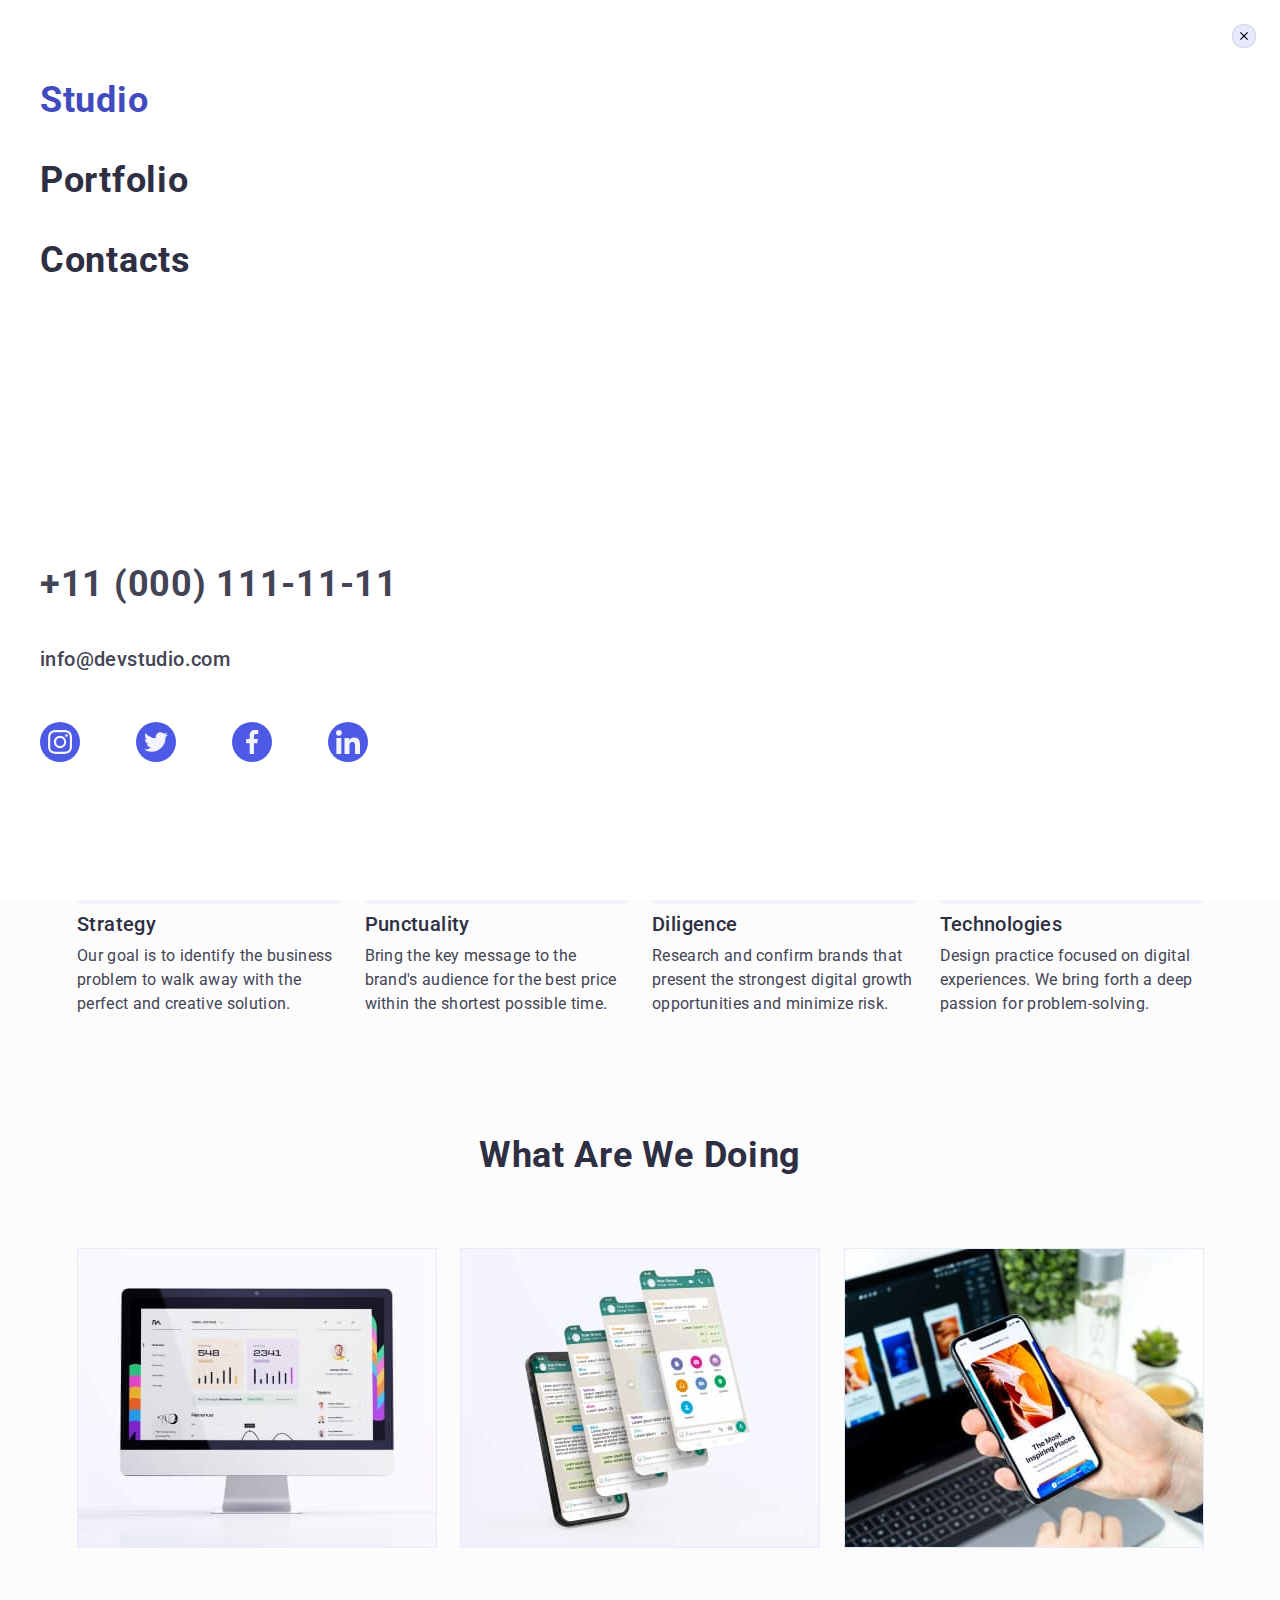
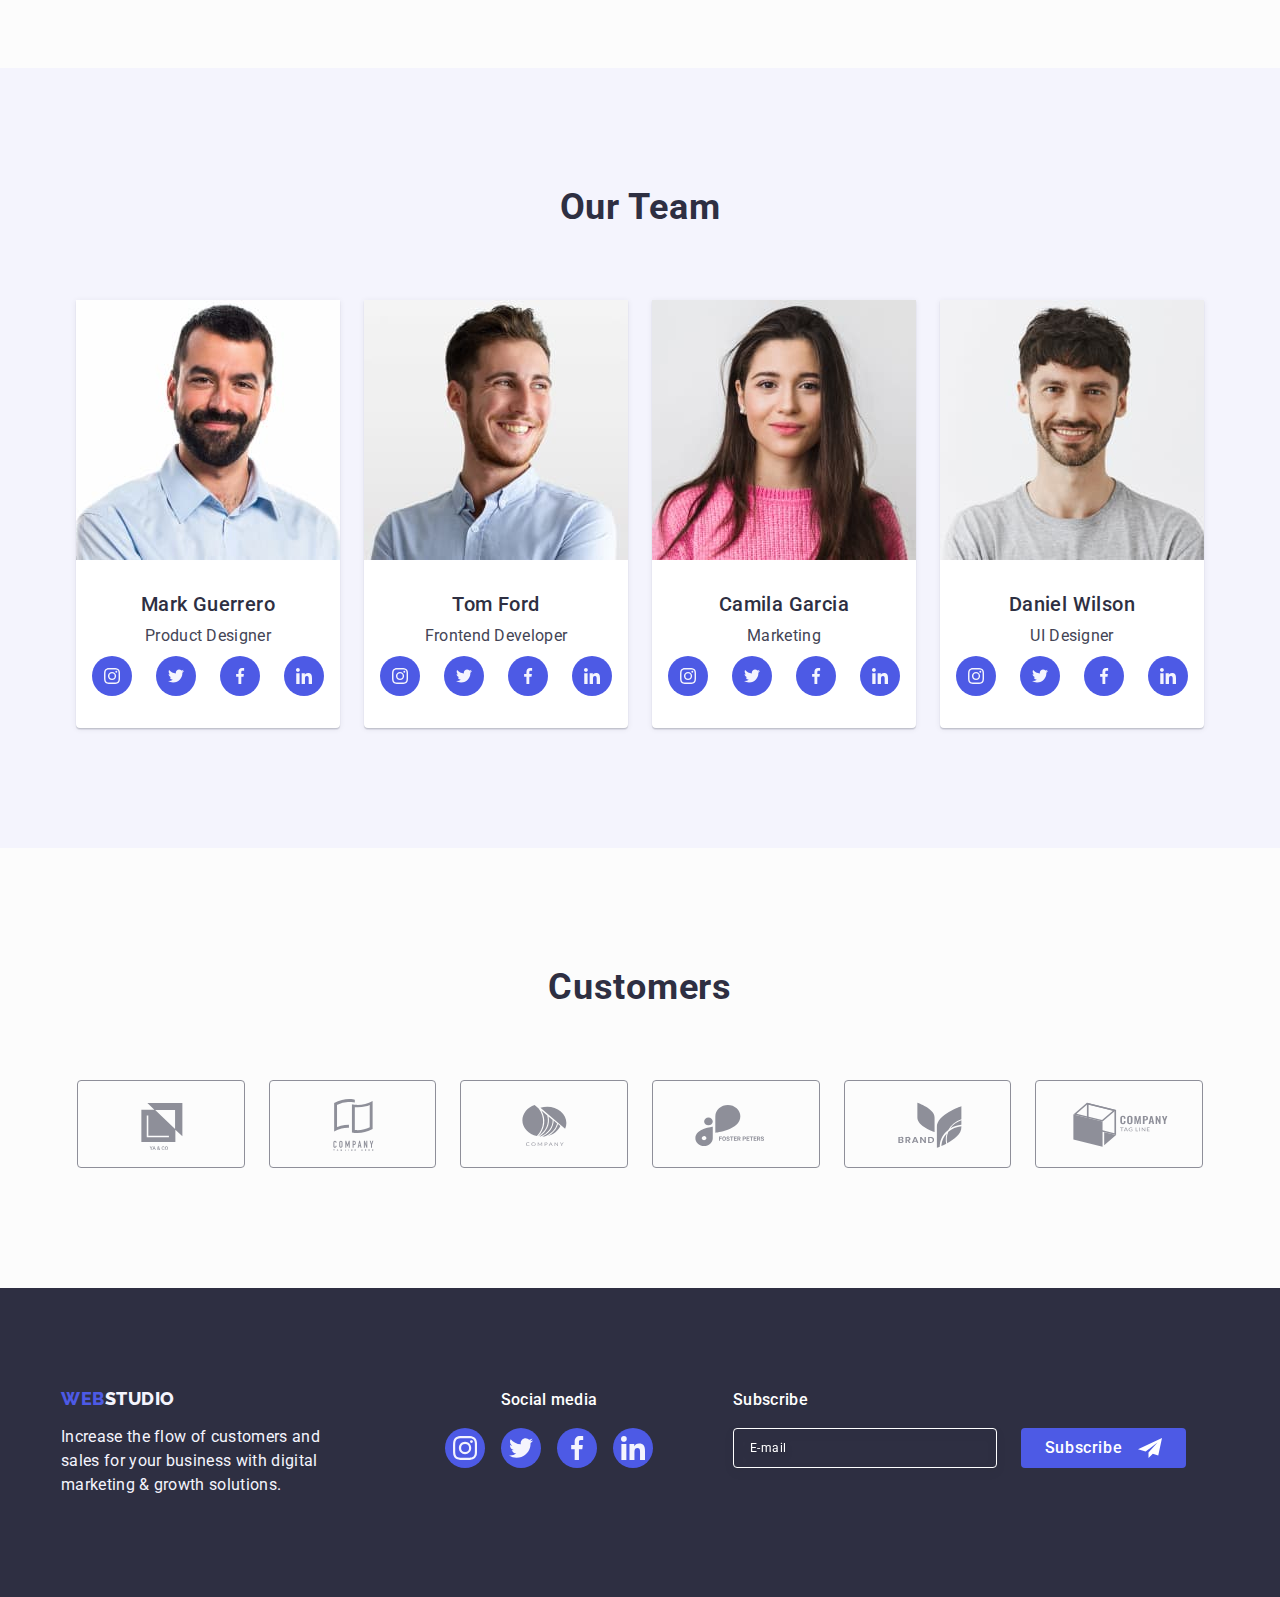
==== commit ef2353f4: "1" ====
--- a/index.html
+++ b/index.html
@@ -117,8 +117,8 @@
                                     <use href="./images/icons.svg#icon-antenna"></use>
                                 </svg>
                             </div>
-                            <h3 class="content-title value-header">Strategy</h3>
-                            <p class="content value-text">Our goal is to identify the business problem to walk away with the
+                            <h3 class="content-title">Strategy</h3>
+                            <p class="content">Our goal is to identify the business problem to walk away with the
                                 perfect and
                                 creative solution.
                             </p>
@@ -129,8 +129,8 @@
                                     <use href="./images/icons.svg#icon-clock"></use>
                                 </svg>
                             </div>
-                            <h3 class="content-title value-header">Punctuality</h3>
-                            <p class="content value-text">Bring the key message to the brand's audience for the best price
+                            <h3 class="content-title">Punctuality</h3>
+                            <p class="content">Bring the key message to the brand's audience for the best price
                                 within the
                                 shortest possible time.
                             </p>
@@ -141,8 +141,8 @@
                                     <use href="./images/icons.svg#icon-diagram"></use>
                                 </svg>
                             </div>
-                            <h3 class="content-title value-header">Diligence</h3>
-                            <p class="content value-text">Research and confirm brands that present the strongest digital
+                            <h3 class="content-title">Diligence</h3>
+                            <p class="content">Research and confirm brands that present the strongest digital
                                 growth
                                 opportunities and minimize risk.
                             </p>
@@ -153,11 +153,27 @@
                                     <use href="./images/icons.svg#icon-astronaut"></use>
                                 </svg>
                             </div>
-                            <h3 class="content-title value-header">Technologies</h3>
-                            <p class="content value-text">Design practice focused on digital experiences. We bring forth a
+                            <h3 class="content-title">Technologies</h3>
+                            <p class="content">Design practice focused on digital experiences. We bring forth a
                                 deep passion for
                                 problem-solving.
                             </p>
+                        </li>
+                    </ul>
+                </div>
+            </section>
+            <section class="content-page-activities">
+                <div class="container">
+                    <h2 class="secondary-header service">What are we doing</h2>
+                    <ul class="list service-list">
+                        <li class="service-item">
+                            <img width="360" height="300" src="./images/image1.jpg" alt="computer">
+                        </li>
+                        <li class="service-item">
+                            <img width="360" height="300" src="./images/image2.jpg" alt="smartphone">
+                        </li>
+                        <li class="service-item">
+                            <img width="360" height="300" src="./images/image3.jpg" alt="both">
                         </li>
                     </ul>
                 </div>
@@ -370,7 +386,7 @@
         <footer class="footer-bgd">
             <div class="footer-div container">
                 <div class="footer-box-logo">
-                    <a class="logo link footer-link" href="./index.html" title="WebStudio">
+                    <a class="logo-ft link footer-link" href="./index.html" title="WebStudio">
                         Web<span class="logo-footer-studio">Studio</span>
                     </a>
                     <p class="footer-content">Increase the flow of customers and sales for your business with digital
@@ -414,7 +430,7 @@
                 <div class="form-footer">
                     <p class="footer-input-name">Subscribe</p>
                     <form class="form">
-                        <label class="footer-div">
+                        <label class="footer-label">
                             <input class="footer-input" type="email" name="email" placeholder="E-mail" />
                         </label>
                         <button type="submit" class="subscribe-button">Subscribe
@@ -426,6 +442,63 @@
                 </div>
             </div>
         </footer>
+        <div class="backdrop is-hidden" data-modal>
+            <div class="modal">
+                <button type="button" class="close-modal-button" data-modal-close>
+                    <svg width="8" height="8" class="close-button-svg">
+                        <use href="./images/icons.svg#icon-close"></use>
+                    </svg>
+                </button>
+                <p class="modal-header">Leave your contacts and we will call you back</p>
+                <form name="signup_form" autocomplete="on" novalidate>
+                    <div class="modal-form">
+                        <label for="user-name" class="modal-input-name">Name</label>
+                        <div class="icon-section">
+                            <input id="user-name" class="modal-input" type="text" name="user-name" autofocus required />
+                            <svg class="input-svg" width="18" height="24">
+                                <use href="./images/icons.svg#icon-person"></use>
+                            </svg>
+                        </div>
+                    </div>
+                    <div class="modal-form">
+                        <label for="phone" class="modal-input-name">Phone</label>
+                        <div class="icon-section">
+                            <input id="phone" class="modal-input" type="tel" name="Phone" required />
+                            <svg class="input-svg" width="18" height="24">
+                                <use href="./images/icons.svg#icon-phone"></use>
+                            </svg>
+                        </div>
+                    </div>
+                    <div class="modal-form">
+                        <label for="mail" class="modal-input-name">Email</label>
+                        <div class="icon-section">
+                            <input id="mail" class="modal-input" type="email" name="Email" required />
+                            <svg class="input-svg" width="18" height="24">
+                                <use href="./images/icons.svg#icon-email"></use>
+                            </svg>
+                        </div>
+                    </div>
+                    <div class="modal-form-comment">
+                        <label for="user-comment" class="modal-input-name">Comment</label>
+                        <textarea id="user-comment" class="modal-comment" name="user-comment" rows="5"
+                            placeholder="Text input"></textarea>
+                    </div>
+                    <div class="checkbox">
+                        <input id="user-privacy" class="visually-hidden" value="true" type="checkbox" name="user-privacy" />
+                        <label for="user-privacy" class="checkbox-text">
+                            <span class="checkbox-box">
+                                <svg width="10" height="8">
+                                    <use href="./images/icons.svg#icon-checkbox"></use>
+                                </svg>
+                            </span>
+                            I accept the terms and conditions of the
+                            <a class="policy-link">Privacy Policy</a>
+                        </label>
+                    </div>
+                    <button class="send-button" type="submit">Send</button>
+                </form>
+            </div>
+        </div>
         <script src="./modal.js"></script>
         <script src="./mobile-menu.js"></script>
 </body>
--- a/css/styles.css
+++ b/css/styles.css
@@ -22,8 +22,6 @@
 @media screen and (min-width: 428px) {
     .container {
         min-width: 320px;
-        margin-right: auto;
-        margin-left: auto;
     }
 }
 
@@ -36,6 +34,8 @@
 @media screen and (min-width: 1158px) {
     .container {
         width: 1158px;
+        margin-right: auto;
+        margin-left: auto;
     }
 }
 
@@ -81,9 +81,139 @@
     background-color: var(--secondary-text-color-theme-dark)
 }
 
+section {
+    display: flex;
+    justify-content: center;
+}
+
 /* for everything */
 
 /* Header Studio */
+
+.mobile-menu-btn {
+    border: none;
+    background-color: transparent;
+    fill: var(--primary-text-color-theme-light);
+    display: flex;
+    justify-content: center;
+    align-items: center;
+    padding: 0;
+}
+
+.header-menu-format {
+    display: none;
+}
+
+.contact-link {
+    display: none;
+}
+
+
+@media screen and (min-width: 768px) {
+    .header-menu-format {
+        display: flex;
+        gap: 40px;
+    }
+
+    .navigation {
+        display: flex;
+        align-items: center;
+    }
+
+    .contact-link {
+        display: flex;
+        flex-direction: column;
+        gap: 12px;
+        color: var(--secondary-text-color-theme-light);
+        font-style: normal;
+        font-size: 12px;
+        line-height: 1.5;
+        letter-spacing: 0.04em;
+        transition: color var(--transition-duration-function);
+    }
+    
+    .contact-link:hover,
+    .contact-link:focus {
+        color: #404BBF;
+    }
+
+    .menu-link {
+        font-weight: 500;
+        font-size: 16px;
+        line-height: 1.5;
+        letter-spacing: 0.04em;
+        padding: 24px 0;
+        position: relative;
+    }
+
+    .menu-color {
+        color: var(--primary-text-color-theme-light);
+        transition: color var(--transition-duration-function);
+    }
+
+    .menu-color:hover,
+    .menu-color:focus {
+        color: #404BBF;
+    }
+
+    .current-page::after {
+        content: "";
+        width: 100%;
+        height: 4px;
+        left: 0;
+        bottom: -1px;
+        margin-top: 20px;
+        display: block;
+        border-radius: 2px;
+        background-color: #404BBF;
+        position: absolute;
+    }
+    
+    .current-page {
+        color: #404BBF;
+        transition: color var(--transition-duration-function);
+    }
+
+    .mobile-menu-btn {
+        display: none;
+    }
+
+}
+
+@media screen and (min-width: 1158px) {
+    .header-menu-format {
+        display: flex;
+        gap: 40px;
+    }
+
+    .navigation {
+        display: flex;
+        align-items: center;
+    }
+
+    .contact-link {
+        display: flex;
+        flex-direction: row;
+        color: var(--secondary-text-color-theme-light);
+        font-style: normal;
+        font-size: 16px;
+        line-height: 1.5;
+        letter-spacing: 0.02em;
+        gap: 40px;
+        transition: color var(--transition-duration-function);
+    }
+
+    .contact-link:hover,
+    .contact-link:focus {
+        color: #404BBF;
+    }
+
+    .mobile-menu-btn {
+        display: none;
+    }
+}
+
+
 
 .page-header {
     display: flex;
@@ -111,19 +241,14 @@
     color: var(--primary-text-color-theme-light)
 }
 
-.header-menu-format {
-    display: none;
-}
-
-.contact-link {
-    display: none;
-}
 
 .page-header-container {
     display: flex;
     align-items: center;
     justify-content: space-between;
 }
+
+/* Header Studio */
 
 /* BURGER MENU */
 
@@ -131,16 +256,6 @@
     opacity: 0;
     visibility: hidden;
     pointer-events: none;
-}
-
-.mobile-menu-btn {
-    border: none;
-    background-color: transparent;
-    fill: var(--primary-text-color-theme-light);
-    display: flex;
-    justify-content: center;
-    align-items: center;
-    padding: 0;
 }
 
 .mobile-menu {
@@ -289,4 +404,856 @@
     fill: var(--primary-text-color-theme-dark)
 }
 
-/* BURGER MENU */+/* BURGER MENU */
+
+/* 1 SECTION */
+
+.main-page {
+    background: var(--primary-text-color-theme-light);
+    display: flex;
+    flex-direction: column;
+    justify-content: center;
+    align-items: center;
+    align-self: center;
+    max-width: 1440px;
+    padding: 112px 0;
+    background-image: linear-gradient(rgba(46, 47, 66, 0.7), rgba(46, 47, 66, 0.7)), url('../images/office.jpg');
+    background-size: cover;
+    background-repeat: no-repeat;
+    background-position: center;
+    margin-left: auto;
+    margin-right: auto;
+}
+
+.main-header {
+    font-weight: 700;
+    font-size: 36px;
+    line-height: 1.07;
+    color: var(--secondary-text-color-theme-dark);
+    text-align: center;
+    letter-spacing: 0.02em;
+    max-width: 496px;
+    margin-left: auto;
+    margin-right: auto;
+}
+
+.order-button {
+    background-color: var(--accent-color);
+    box-shadow: 0px 4px 4px rgba(0, 0, 0, 0.15);
+    border-radius: 4px;
+    display: flex;
+    flex-direction: row;
+    align-items: flex-start;
+    padding: 16px 32px;
+    gap: 10px;
+    display: flex;
+    font-weight: 500;
+    font-size: 16px;
+    line-height: 1.5;
+    color: var(--secondary-text-color-theme-dark);
+    font-family: var(--main-font-family);
+    letter-spacing: 0.04em;
+    display: block;
+    min-width: 169px;
+    height: 56px;
+    border: none;
+    border-radius: 4px;
+    cursor: pointer;
+    margin-left: auto;
+    margin-right: auto;
+    margin-top: 48px;
+    transition: background-color var(--transition-duration-function);
+}
+
+.order-button:hover,
+.order-button:focus {
+    background: #404BBF;
+    transition: var(--transition-duration-function);
+}
+
+@media (min-device-pixel-ratio: 2) and (max-width: 768px),
+(min-resolution: 192dpi) and (max-width: 768px),
+(min-resolution: 2dppx) and (max-width: 768px) {
+    .main-page {
+        background-image: linear-gradient(rgba(46, 47, 66, 0.7), rgba(46, 47, 66, 0.7)), url('../images/office@2x.jpg');
+    }
+}
+
+@media screen and (min-width: 768px) {
+    .main-header {
+        font-size: 56px;
+    }
+}
+
+@media screen and (min-width: 1158px) {
+    .main-page {
+        padding: 188px 0;
+    }
+}
+
+/* 1 SECTION */
+
+/* 2 SECTION */
+
+.icons {
+    display: none;
+}
+
+.content-page-values {
+    background: #FCFCFC;
+    padding: 96px 0;
+}
+
+.values-list {
+    display: flex;
+    flex-direction: row;
+    justify-content: space-between;
+    gap: 24px
+}
+
+.value-item {
+    width: 396px;
+}
+
+.content-title {
+    font-weight: 700;
+    font-size: 36px;
+    line-height: 1.2;
+    letter-spacing: 0.02em;
+    color: var(--primary-text-color-theme-light);
+    flex: none;
+    order: 0;
+    flex-grow: 0;
+    margin-bottom: 8px;
+    text-align: center;
+}
+
+.content {
+    font-weight: 500;
+    font-size: 16px;
+    line-height: 1.5;
+    letter-spacing: 0.02em;
+    color: var(--secondary-text-color-theme-light);
+    flex: none;
+    order: 1;
+    flex-grow: 0;
+}
+
+@media screen and (min-width: 768px) {
+    .value-item {
+        width: 356px;
+    }
+
+    .content-title {
+        text-align: left;
+    }
+
+}
+
+@media screen and (min-width: 1158px) {
+    .content-page-values {
+        padding: 120px 0;
+    }
+
+    .value-item {
+        width: calc((100% - 72px) / 4)
+    }
+
+    .icons {
+        display: flex;
+        align-items: center;
+        justify-content: center;
+        height: 112px;
+        background-color: #f4f4fd;
+        border-radius: 4px;
+        margin-bottom: 8px;
+    }
+
+    .content-title {
+        font-weight: 500;
+        font-size: 20px;
+    }
+
+    .content {
+        font-weight: 400;
+    }
+        
+}
+
+/* 2 SECTION */
+
+/* 3 SECTION */
+
+.content-page-activities {
+    display: none;
+}
+
+@media screen and (min-width: 1158px) {
+    .content-page-activities {
+        display: flex;
+        background: #FCFCFC;
+        padding-bottom: 120px;
+    }
+
+    .secondary-header {
+        font-weight: 700;
+        font-size: 36px;
+        line-height: 1.11;
+        text-align: center;
+        letter-spacing: 0.02em;
+        text-transform: capitalize;
+        color: var(--primary-text-color-theme-light)
+    }
+
+    .service {
+        margin-bottom: 72px;
+    }
+
+    .service-list {
+        display: flex;
+        flex-direction: row;
+        justify-content: space-between;
+        margin-top: 72px;
+        gap: 24px;
+    }
+    
+    .service-item {
+        width: calc((100% - 48px) / 3)
+    }
+
+}
+
+/* 3 SECTION */
+
+/* 4 SECTION */
+
+.team-page {
+    background: var(--primary-text-color-theme-dark);
+    padding: 96px 0;
+}
+
+.secondary-header {
+    font-weight: 700;
+    font-size: 36px;
+    line-height: 1.11;
+    text-align: center;
+    letter-spacing: 0.02em;
+    text-transform: capitalize;
+    color: var(--primary-text-color-theme-light)
+}
+
+.service {
+    margin-bottom: 72px;
+}
+
+.team-list {
+    display: flex;
+    flex-direction: column;
+    align-items: center;
+    margin-top: 72px;
+    gap: 72px;
+}
+
+.list-item {
+    background-color: var(--secondary-text-color-theme-dark);
+    display: flex;
+    flex-direction: column;
+    justify-content: center;
+    align-items: center;
+    width: 264px;
+    border-radius: 0px 0px 4px 4px;
+    box-shadow: 0px 1px 6px rgba(46, 47, 66, 0.08), 0px 1px 1px rgba(46, 47, 66, 0.16), 0px 2px 1px rgba(46, 47, 66, 0.08);
+}
+
+.name {
+    padding: 32px 0px;
+    width: 232px;
+}
+
+.content-team-title {
+    font-weight: 500;
+    font-size: 20px;
+    line-height: 1.2;
+    letter-spacing: 0.02em;
+    color: var(--primary-text-color-theme-light);
+    flex: none;
+    order: 0;
+    flex-grow: 0;
+    text-align: center;
+    margin-bottom: 8px;
+}
+
+.content-paragraph {
+    font-weight: 400;
+    font-size: 16px;
+    line-height: 1.5;
+    letter-spacing: 0.02em;
+    color: var(--secondary-text-color-theme-light);
+    flex: none;
+    order: 1;
+    flex-grow: 0;
+    text-align: center;
+}
+
+.media-list {
+    display: flex;
+    flex-direction: row;
+    justify-content: center;
+    gap: 24px;
+    flex-wrap: nowrap;
+    margin-top: 8px;
+}
+
+.media-round-card {
+    width: 40px;
+    height: 40px;
+}
+
+.media-link-card {
+    width: 100%;
+    height: 100%;
+    background-color: #4D5AE5;
+    border-radius: 50%;
+    display: flex;
+    align-items: center;
+    justify-content: center;
+    transition: background-color var(--transition-duration-function);
+}
+
+.media-link-card:hover,
+.media-link-card:focus {
+    background-color: #404bbf;
+}
+
+.media-team {
+    fill: var(--primary-text-color-theme-dark)
+}
+
+@media screen and (min-width: 768px) {
+    .team-list {
+        gap: 24px;
+        flex-direction: row;
+        justify-content: center;
+    }
+}
+
+@media screen and (min-width: 1158px) {
+    .team-page {
+        padding: 120px 0;
+    }
+
+    .team-list {
+        flex-wrap: nowrap;
+    }
+
+}
+
+/* 4 SECTION */
+
+/* 5 SECTION */
+
+.content-page-customers {
+    background: #FCFCFC;
+    padding: 96px 0;
+}
+
+.customer-list {
+    display: flex;
+    gap: 16px;
+    justify-content: center;
+}
+
+.customer-item {
+    display: flex;
+    flex-direction: column;
+    justify-content: center;
+    align-items: center;
+    width: 190px;
+    height: 88px;
+}
+
+.customer {
+    width: 100%;
+    height: 100%;
+    box-sizing: border-box;
+    border: 1px solid #8E8F99;
+    border-radius: 4px;
+    display: flex;
+    align-items: center;
+    justify-content: center;
+    color: #8E8F99;
+    transition: border-color 250ms cubic-bezier(0.4, 0, 0.2, 1),
+        color 250ms cubic-bezier(0.4, 0, 0.2, 1);
+}
+
+.customer:hover,
+.customer:focus {
+    border-color: #404bbf;
+    color: #404bbf;
+}
+
+.customer-icon {
+    fill: currentColor;
+}
+
+@media screen and (min-width: 768px) {
+    .customer-list {
+        gap: 24px;
+    }
+
+    .customer-item {
+        width: 168px;
+    }
+}
+
+@media screen and (min-width: 1158px) {
+
+    .content-page-customers {
+        padding: 120px 0;
+    }
+
+    .customer-list {
+        flex-wrap: nowrap;
+    }
+
+}
+
+/* 5 SECTION */
+
+/* FOOTER */
+
+.footer-bgd {
+    background: var(--primary-text-color-theme-light);
+    padding: 96px 0
+}
+
+.footer-div {
+    display: flex;
+    flex-direction: column;
+    align-items: baseline;
+}
+
+.footer-box-logo {
+    display: flex;
+    flex-direction: column;
+    align-self: center;
+}
+
+.logo-ft {
+    font-family: var(--secondary-font-family-family);
+    font-weight: 800;
+    font-size: 18px;
+    line-height: 1.17;
+    color: var(--accent-color);
+    letter-spacing: 0.03em;
+    text-transform: uppercase;
+}
+
+.footer-link {
+    display: inline-block;
+    margin-bottom: 16px;
+    align-self: center;
+}
+
+.logo-footer-studio {
+    color: var(--primary-text-color-theme-dark)
+}
+
+.footer-content {
+    font-weight: 400;
+    font-size: 16px;
+    line-height: 24px;
+    letter-spacing: 0.02em;
+    color: var(--primary-text-color-theme-dark);
+    max-width: 264px;
+}
+
+.footer-box-media {
+    display: flex;
+    flex-direction: column;
+    justify-content: center;
+    align-self: center;
+    margin-top: 72px;
+}
+
+.media-header {
+    font-family: 'Roboto';
+    font-style: normal;
+    font-weight: 500;
+    font-size: 16px;
+    line-height: 1.5;
+    letter-spacing: 0.02em;
+    color: var(--secondary-text-color-theme-dark);
+    margin-bottom: 16px;
+    align-self: center;
+}
+
+.media-list-ft {
+    display: flex;
+    flex-direction: row;
+    justify-content: center;
+    gap: 16px;
+}
+
+.form-footer {
+    margin-top: 72px;
+    display: flex;
+    flex-direction: column;
+    justify-content: center;
+    align-self: center;
+}
+
+.footer-input-name {
+    font-family: var(--main-font-family);
+    font-weight: 500;
+    font-size: 16px;
+    line-height: 24px;
+    letter-spacing: 0.02em;
+    color: #FFFFFF;
+    margin-bottom: 16px;
+    align-self: center;
+}
+
+.form {
+    display: flex;
+    flex-direction: column;
+    gap: 16px;
+}
+
+.footer-input {
+    box-sizing: border-box;
+    border: 1px solid #FFFFFF;
+    filter: drop-shadow(0px 4px 4px rgba(0, 0, 0, 0.15));
+    border-radius: 4px;
+    background-color: transparent;
+    width: 264px;
+    height: 40px;
+    padding-left: 16px;
+    font-size: 12px;
+    line-height: 1.5;
+    letter-spacing: 0.04em;
+    filter: drop-shadow(0px 4px 4px rgba(0, 0, 0, 0.15));
+    color: #FFFFFF;
+}
+
+.footer-input::placeholder {
+    color: #FFFFFF;
+}
+
+.subscribe-button {
+    display: flex;
+    flex-direction: row;
+    justify-content: center;
+    align-items: center;
+    width: 165px;
+    height: 40px;
+    background-color: #4D5AE5;
+    color: #ffffff;
+    border: none;
+    border-radius: 4px;
+    fill: #FFFFFF;
+    font-family: var(--main-font-family);
+    font-size: 16px;
+    font-weight: 500;
+    line-height: 1.5;
+    letter-spacing: 0.04em;
+    align-self: center;
+}
+
+.subscribe-svg {
+    margin-left: 16px;
+}
+
+@media screen and (min-width: 768px) {
+
+    .footer-div {
+        flex-direction: row;
+        align-items: baseline;
+        flex-wrap: wrap;
+        padding: 0 108px;
+    }
+
+    .footer-box-logo {
+        margin-right: 24px;
+    }
+
+    .form {
+        gap: 24px;
+        flex-direction: row;
+    }
+
+    .footer-box-media {
+        margin-top: 0;
+        align-self: baseline;
+    }
+
+    .footer-link {
+        align-self: flex-start;
+    }
+
+    .footer-input-name {
+        align-self: flex-start;
+    }
+
+}
+
+@media screen and (min-width: 1158px) {
+
+    .footer-bgd {
+        padding: 100px 0
+    }
+
+    .footer-div {
+        padding: 0;
+        flex-wrap: nowrap;
+    }
+
+    .footer-box-logo {
+        margin-right: 120px;
+    }
+
+    .form-footer {
+        margin-top: 0;
+        margin-left: 80px;
+        align-self: baseline;
+    }
+
+}
+
+/* FOOTER */
+
+/* BACKDROP */
+
+.backdrop {
+    position: fixed;
+    top: 0;
+    left: 0;
+    width: 100%;
+    height: 100%;
+    background-color: rgba(46, 47, 66, 0.4);
+    transition: opacity 250ms cubic-bezier(0.4, 0, 0.2, 1), visibility 250ms cubic-bezier(0.4, 0, 0.2, 1);
+}
+
+.modal {
+    width: 392px;
+    min-height: 584px;
+    top: 50%;
+    left: 50%;
+    position: absolute;
+    transform: translate(-50%, -50%);
+    background: #fcfcfc;
+    box-shadow: 0px 1px 1px rgba(0, 0, 0, 0.14),
+        0px 1px 3px rgba(0, 0, 0, 0.12),
+        0px 2px 1px rgba(0, 0, 0, 0.2);
+    border-radius: 4px;
+    transition: transform var(--transition-duration-function);
+    padding: 72px 16px 24px 16px;
+}
+
+.is-hidden {
+    opacity: 0;
+    visibility: hidden;
+    pointer-events: none;
+}
+
+.close-modal-button {
+    box-sizing: border-box;
+    background: #E7E9FC;
+    border: 1px solid rgba(0, 0, 0, 0.1);
+    width: 24px;
+    height: 24px;
+    padding: 0;
+    display: flex;
+    justify-content: center;
+    align-items: center;
+    border-radius: 50%;
+    position: absolute;
+    top: 24px;
+    right: 24px;
+    transition: background-color 250ms cubic-bezier(0.4, 0, 0.2, 1),
+        border 250ms cubic-bezier(0.4, 0, 0.2, 1);
+}
+
+.modal-header {
+    display: flex;
+    flex-direction: row;
+    justify-content: center;
+    font-weight: 500;
+    font-size: 16px;
+    line-height: 1.5;
+    text-align: center;
+    letter-spacing: 0.02em;
+    color: var(--primary-text-color-theme-light);
+    font-family: var(--main-font-family);
+    margin-bottom: 16px;
+}
+
+.modal-form {
+    display: flex;
+    flex-direction: column;
+    margin-bottom: 8px;
+}
+
+.modal-form-comment {
+    margin-bottom: 16px;
+}
+
+.modal-input-name {
+    display: block;
+    font-weight: 400;
+    font-size: 12px;
+    line-height: 1.17;
+    letter-spacing: 0.04em;
+    color: var(--customer-color);
+    font-family: var(--main-font-family);
+    margin-bottom: 4px;
+}
+
+.icon-section {
+    position: relative;
+}
+
+.modal-input {
+    box-sizing: border-box;
+    border: 1px solid rgba(46, 47, 66, 0.4);
+    border-radius: 4px;
+    width: 100%;
+    height: 40px;
+    transition: border-color var(--transition-duration-function);
+    background-color: transparent;
+    outline: transparent;
+    padding-left: 38px;
+}
+
+.input-svg {
+    position: absolute;
+    display: block;
+    left: 16px;
+    top: 50%;
+    transform: translateY(-50%);
+    transition: fill var(--transition-duration-function);
+}
+
+.modal-input:focus {
+    outline-color: transparent;
+    border: 1px solid #4D5AE5;
+}
+
+.modal-input:focus+.input-svg {
+    fill: #4D5AE5;
+}
+
+.modal-comment:focus {
+    outline-color: transparent;
+    border-color: #4D5AE5;
+}
+
+.modal-comment {
+    box-sizing: border-box;
+    border: 1px solid rgba(46, 47, 66, 0.2);
+    border-radius: 4px;
+    width: 100%;
+    height: 120px;
+    resize: none;
+    transition: border-color var(--transition-duration-function);
+    font-weight: 400;
+    font-size: 12px;
+    line-height: 1.17;
+    letter-spacing: 0.04em;
+    color: rgba(46, 47, 66, 0.4);
+    font-family: var(--main-font-family);
+    background-color: transparent;
+    outline: transparent;
+    padding: 8px 16px;
+}
+
+.modal-comment::placeholder {
+    font-weight: 400;
+    font-size: 12px;
+    line-height: 14px;
+    letter-spacing: 0.04em;
+    color: rgba(46, 47, 66, 0.4);
+    font-family: var(--main-font-family);
+}
+
+.checkbox {
+    display: flex;
+    flex-direction: row;
+    margin-bottom: 24px;
+}
+
+.visually-hidden {
+    position: absolute;
+    overflow: hidden;
+    clip: rect(0, 0, 0, 0);
+    width: 1px;
+    height: 1px;
+    margin: -1px;
+    padding: 0;
+    border: 0;
+}
+
+.checkbox-text {
+    font-family: var(--main-font-family);
+    font-weight: 400;
+    font-size: 12px;
+    line-height: 1.17;
+    letter-spacing: 0.04em;
+    color: var(--customer-color);
+}
+
+.visually-hidden:checked+.checkbox-text>.checkbox-box {
+    background-color: var(--checkbox-color);
+    fill: var(--secondary-text-color-theme-dark);
+    border: none;
+}
+
+.checkbox-box {
+    display: inline-flex;
+    align-items: center;
+    justify-content: center;
+    fill: transparent;
+    width: 16px;
+    height: 16px;
+    box-sizing: border-box;
+    border: 1px solid rgba(46, 47, 66, 0.4);
+    border-radius: 2px;
+    transition: background-color var(--transition-duration-function), border var(--transition-duration-function), fill var(--transition-duration-function);
+}
+
+.policy-link {
+    text-decoration: underline;
+    color: var(--accent-color);
+    cursor: pointer;
+}
+
+.send-button {
+    min-width: 169px;
+    height: 56px;
+    background: #4D5AE5;
+    border-radius: 4px;
+    display: block;
+    font-weight: 500;
+    font-size: 16px;
+    line-height: 24px;
+    letter-spacing: 0.04em;
+    font-family: var(--main-font-family);
+    color: #FFFFFF;
+    transition: background-color var(--transition-duration-function);
+    margin-left: auto;
+    margin-right: auto;
+    border: none;
+}
+
+@media screen and (min-width: 768px) {
+
+    .modal {
+        width: 408px;
+    }
+
+}
+
+@media screen and (min-width: 1158px) {
+
+}
+    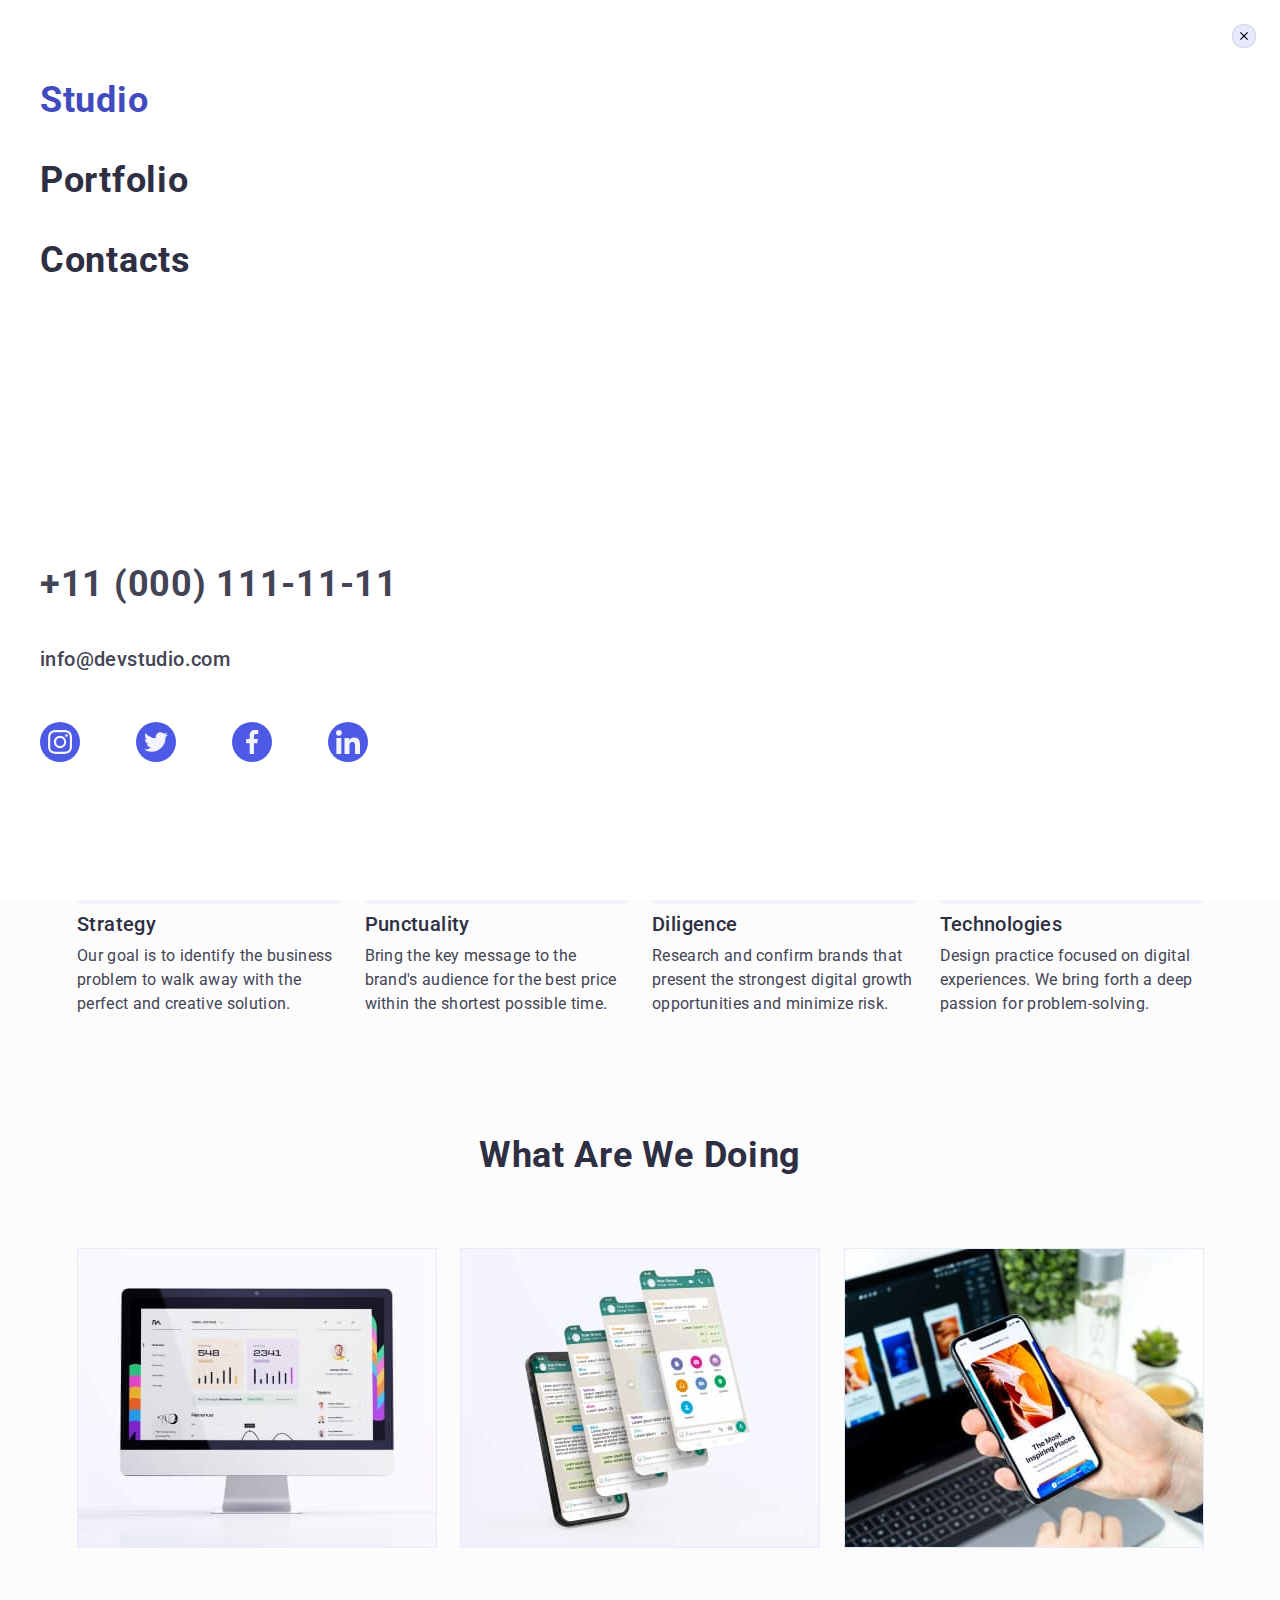
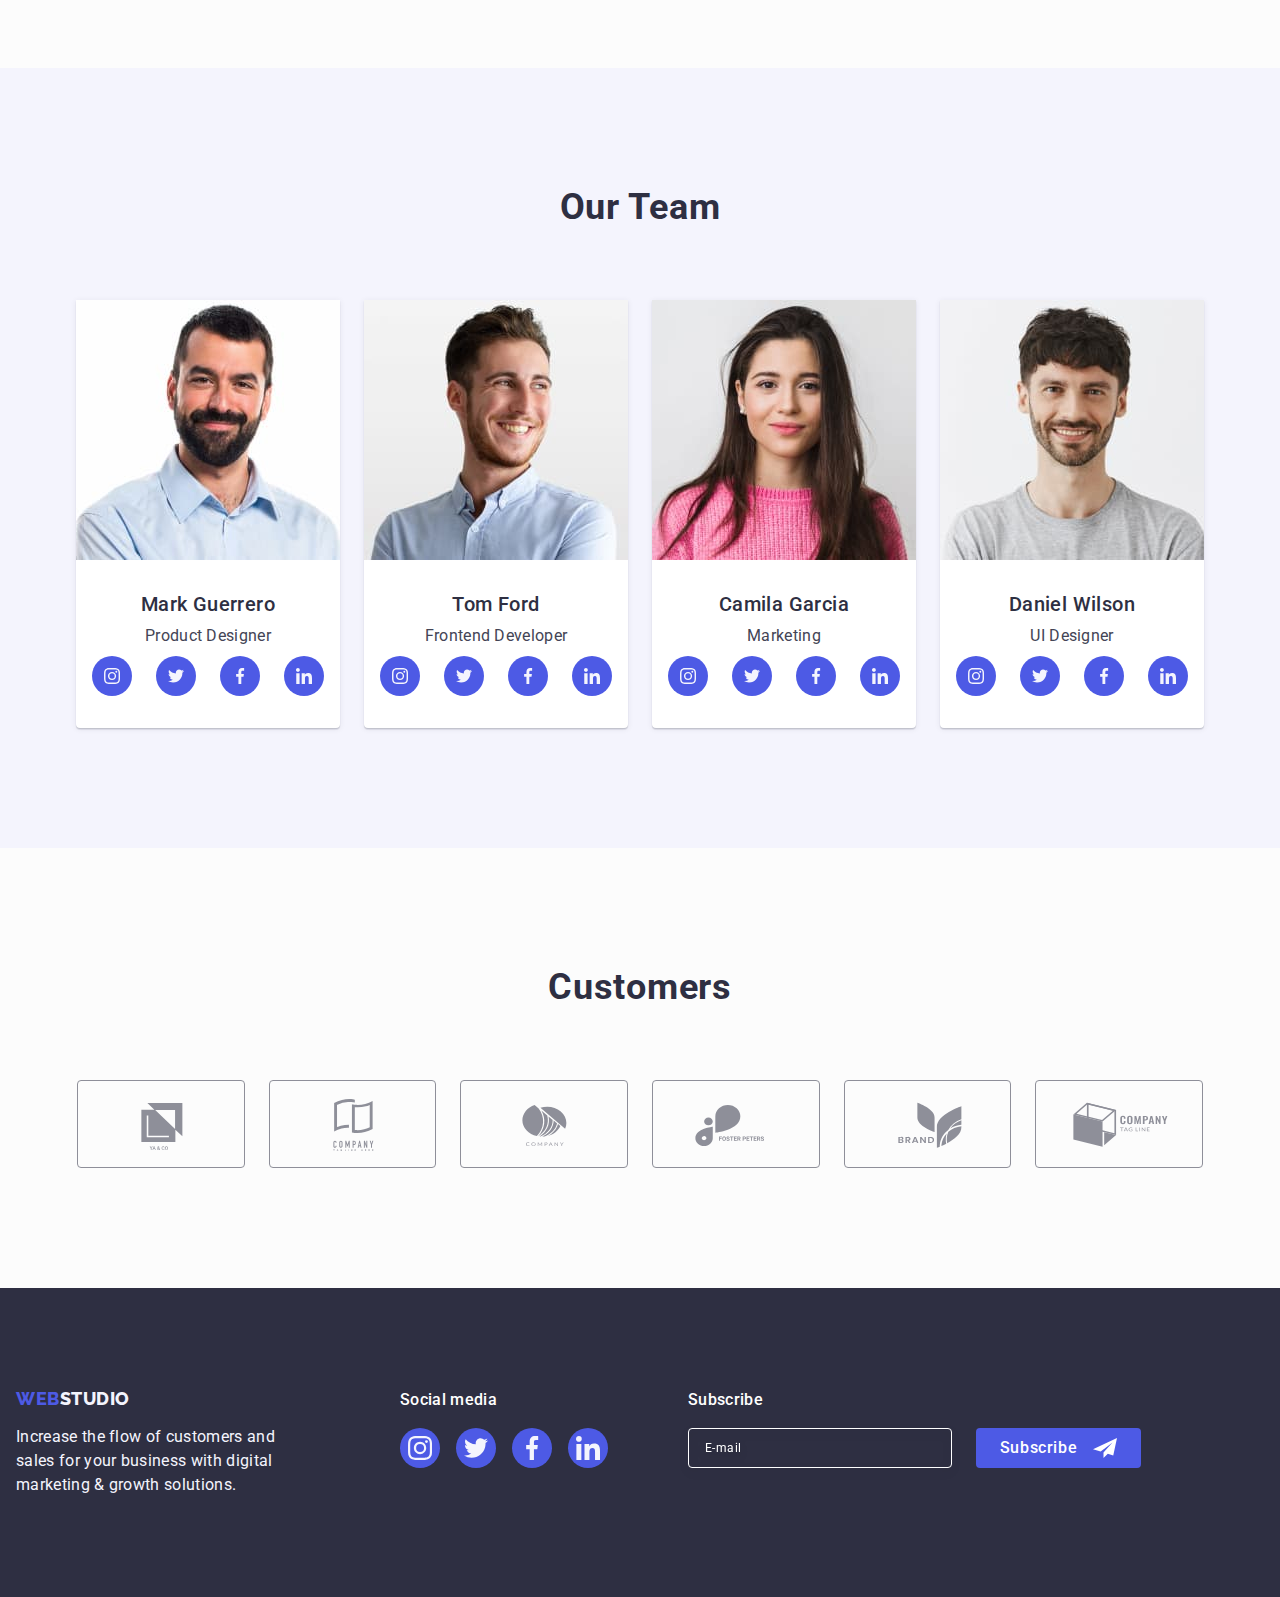
==== commit 720a9100: "1" ====
--- a/index.html
+++ b/index.html
@@ -167,13 +167,13 @@
                     <h2 class="secondary-header service">What are we doing</h2>
                     <ul class="list service-list">
                         <li class="service-item">
-                            <img width="360" height="300" src="./images/image1.jpg" alt="computer">
+                            <img width="360" height="300" srcset="./images/image1.jpg 1x, ./images/image1@2x.jpg 2x, ./images/image1@3x.jpg 3x" src="./images/image1.jpg" alt="computer">
                         </li>
                         <li class="service-item">
-                            <img width="360" height="300" src="./images/image2.jpg" alt="smartphone">
+                            <img width="360" height="300" srcset="./images/image2.jpg 1x, ./images/image2@2x.jpg 2x, ./images/image2@3x.jpg 3x" src="./images/image2.jpg" alt="smartphone">
                         </li>
                         <li class="service-item">
-                            <img width="360" height="300" src="./images/image3.jpg" alt="both">
+                            <img width="360" height="300" srcset="./images/image3.jpg 1x, ./images/image3@2x.jpg 2x, ./images/image3@3x.jpg 3x" src="./images/image3.jpg" alt="both">
                         </li>
                     </ul>
                 </div>
@@ -183,7 +183,7 @@
                     <h2 class="secondary-header service">Our Team</h2>
                     <ul class="list team-list">
                         <li class="list-item">
-                            <img width="264" height="260" src="./images/markguerrero.jpg" alt="Mark Guerrero">
+                            <img width="264" height="260" srcset="./images/markguerrero.jpg 1x, ./images/markguerrero@2x.jpg 2x, ./images/markguerrero@3x.jpg 3x" src="./images/markguerrero.jpg" alt="Mark Guerrero">
                             <div class="name">
                                 <h3 class="content-team-title">Mark Guerrero</h3>
                                 <p class="content-paragraph">Product Designer</p>
@@ -220,7 +220,7 @@
                             </div>
                         </li>
                         <li class="list-item">
-                            <img width="264" height="260" src="./images/tomford.jpg" alt="Tom Ford">
+                            <img width="264" height="260" srcset="./images/tomford.jpg 1x, ./images/tomford@2x.jpg 2x, ./images/tomford@3x.jpg 3x" src="./images/tomford.jpg" alt="Tom Ford">
                             <div class="name">
                                 <h3 class="content-team-title">Tom Ford</h3>
                                 <p class="content-paragraph">Frontend Developer</p>
@@ -257,7 +257,7 @@
                             </div>
                         </li>
                         <li class="list-item">
-                            <img width="264" height="260" src="./images/camilagarcia.jpg" alt="Camila Garcia">
+                            <img width="264" height="260" srcset="./images/camilagarcia.jpg 1x, ./images/camilagarcia@2x.jpg 2x, ./images/camilagarcia@3x.jpg 3x" src="./images/camilagarcia.jpg" alt="Camila Garcia">
                             <div class="name">
                                 <h3 class="content-team-title">Camila Garcia</h3>
                                 <p class="content-paragraph">Marketing</p>
@@ -294,7 +294,7 @@
                             </div>
                         </li>
                         <li class="list-item">
-                            <img width="264" height="260" src="./images/danielwilson.jpg" alt="Daniel Wilson">
+                            <img width="264" height="260" srcset="./images/danielwilson.jpg 1x, ./images/danielwilson@2x.jpg 2x, ./images/danielwilson@3x.jpg 3x" src="./images/danielwilson.jpg" alt="Daniel Wilson">
                             <div class="name">
                                 <h3 class="content-team-title">Daniel Wilson</h3>
                                 <p class="content-paragraph">UI Designer</p>
--- a/css/styles.css
+++ b/css/styles.css
@@ -22,20 +22,20 @@
 @media screen and (min-width: 428px) {
     .container {
         min-width: 320px;
+        margin-right: auto;
+        margin-left: auto;
     }
 }
 
 @media screen and (min-width: 768px) {
     .container {
-        width: 768px;
+        width: 768px; 
     }
 }
 
 @media screen and (min-width: 1158px) {
     .container {
         width: 1158px;
-        margin-right: auto;
-        margin-left: auto;
     }
 }
 
@@ -417,7 +417,9 @@
     align-self: center;
     max-width: 1440px;
     padding: 112px 0;
-    background-image: linear-gradient(rgba(46, 47, 66, 0.7), rgba(46, 47, 66, 0.7)), url('../images/office.jpg');
+    background-image: linear-gradient(rgba(46, 47, 66, 0.7), 
+    rgba(46, 47, 66, 0.7)), 
+    url('../images/office.jpg');
     background-size: cover;
     background-repeat: no-repeat;
     background-position: center;
@@ -471,11 +473,23 @@
     transition: var(--transition-duration-function);
 }
 
-@media (min-device-pixel-ratio: 2) and (max-width: 768px),
-(min-resolution: 192dpi) and (max-width: 768px),
-(min-resolution: 2dppx) and (max-width: 768px) {
+@media (min-device-pixel-ratio: 2) and (min-width: 768px),
+(min-resolution: 192dpi) and (min-width: 768px),
+(min-resolution: 2dppx) and (min-width: 768px) {
     .main-page {
-        background-image: linear-gradient(rgba(46, 47, 66, 0.7), rgba(46, 47, 66, 0.7)), url('../images/office@2x.jpg');
+        background-image: linear-gradient(rgba(46, 47, 66, 0.7), 
+        rgba(46, 47, 66, 0.7)), 
+        url('../images/office@2x.jpg');
+    }
+}
+
+@media (min-device-pixel-ratio: 2) and (min-width: 1158px),
+(min-resolution: 192dpi) and (min-width: 1158px),
+(min-resolution: 3dppx) and (min-width: 1158px) {
+    .main-page {
+        background-image: linear-gradient(rgba(46, 47, 66, 0.7), 
+        rgba(46, 47, 66, 0.7)), 
+        url('../images/office@3x.jpg');
     }
 }
 
@@ -544,6 +558,10 @@
         width: 356px;
     }
 
+    .value-item:nth-child(-n+2) {
+        margin-bottom: 48px;
+    }
+
     .content-title {
         text-align: left;
     }
@@ -557,6 +575,10 @@
 
     .value-item {
         width: calc((100% - 72px) / 4)
+    }
+
+    .value-item:nth-child(-n+2) {
+        margin-bottom: 0;
     }
 
     .icons {
@@ -735,6 +757,10 @@
         flex-direction: row;
         justify-content: center;
     }
+
+    .list-item:nth-child(-n+2) {
+        margin-bottom: 40px;
+    }
 }
 
 @media screen and (min-width: 1158px) {
@@ -744,6 +770,10 @@
 
     .team-list {
         flex-wrap: nowrap;
+    }
+
+    .list-item:nth-child(-n+2) {
+        margin-bottom: 0;
     }
 
 }
@@ -970,7 +1000,7 @@
         flex-direction: row;
         align-items: baseline;
         flex-wrap: wrap;
-        padding: 0 108px;
+        width: 552px;
     }
 
     .footer-box-logo {
@@ -995,6 +1025,10 @@
         align-self: flex-start;
     }
 
+    .media-header {
+        align-self: flex-start;
+    }
+
 }
 
 @media screen and (min-width: 1158px) {
@@ -1004,8 +1038,8 @@
     }
 
     .footer-div {
-        padding: 0;
         flex-wrap: nowrap;
+        width: 100%;
     }
 
     .footer-box-logo {
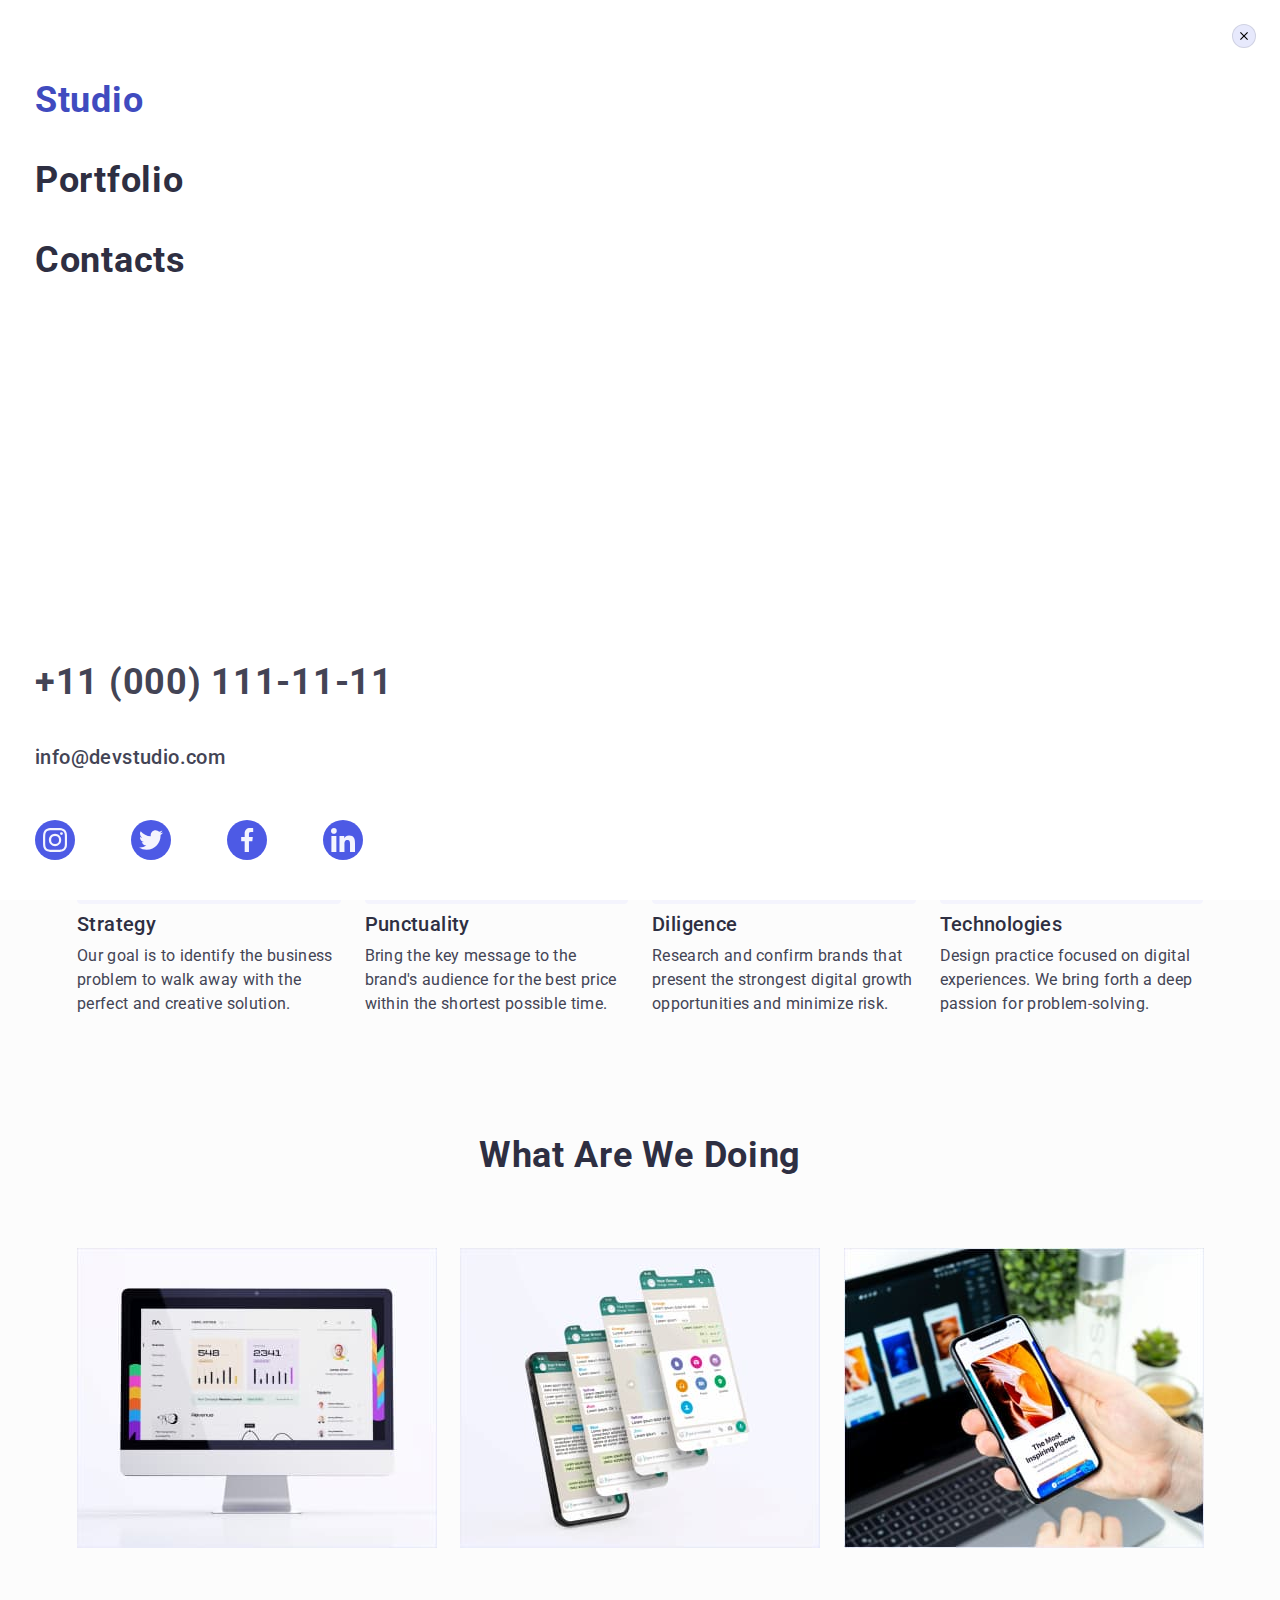
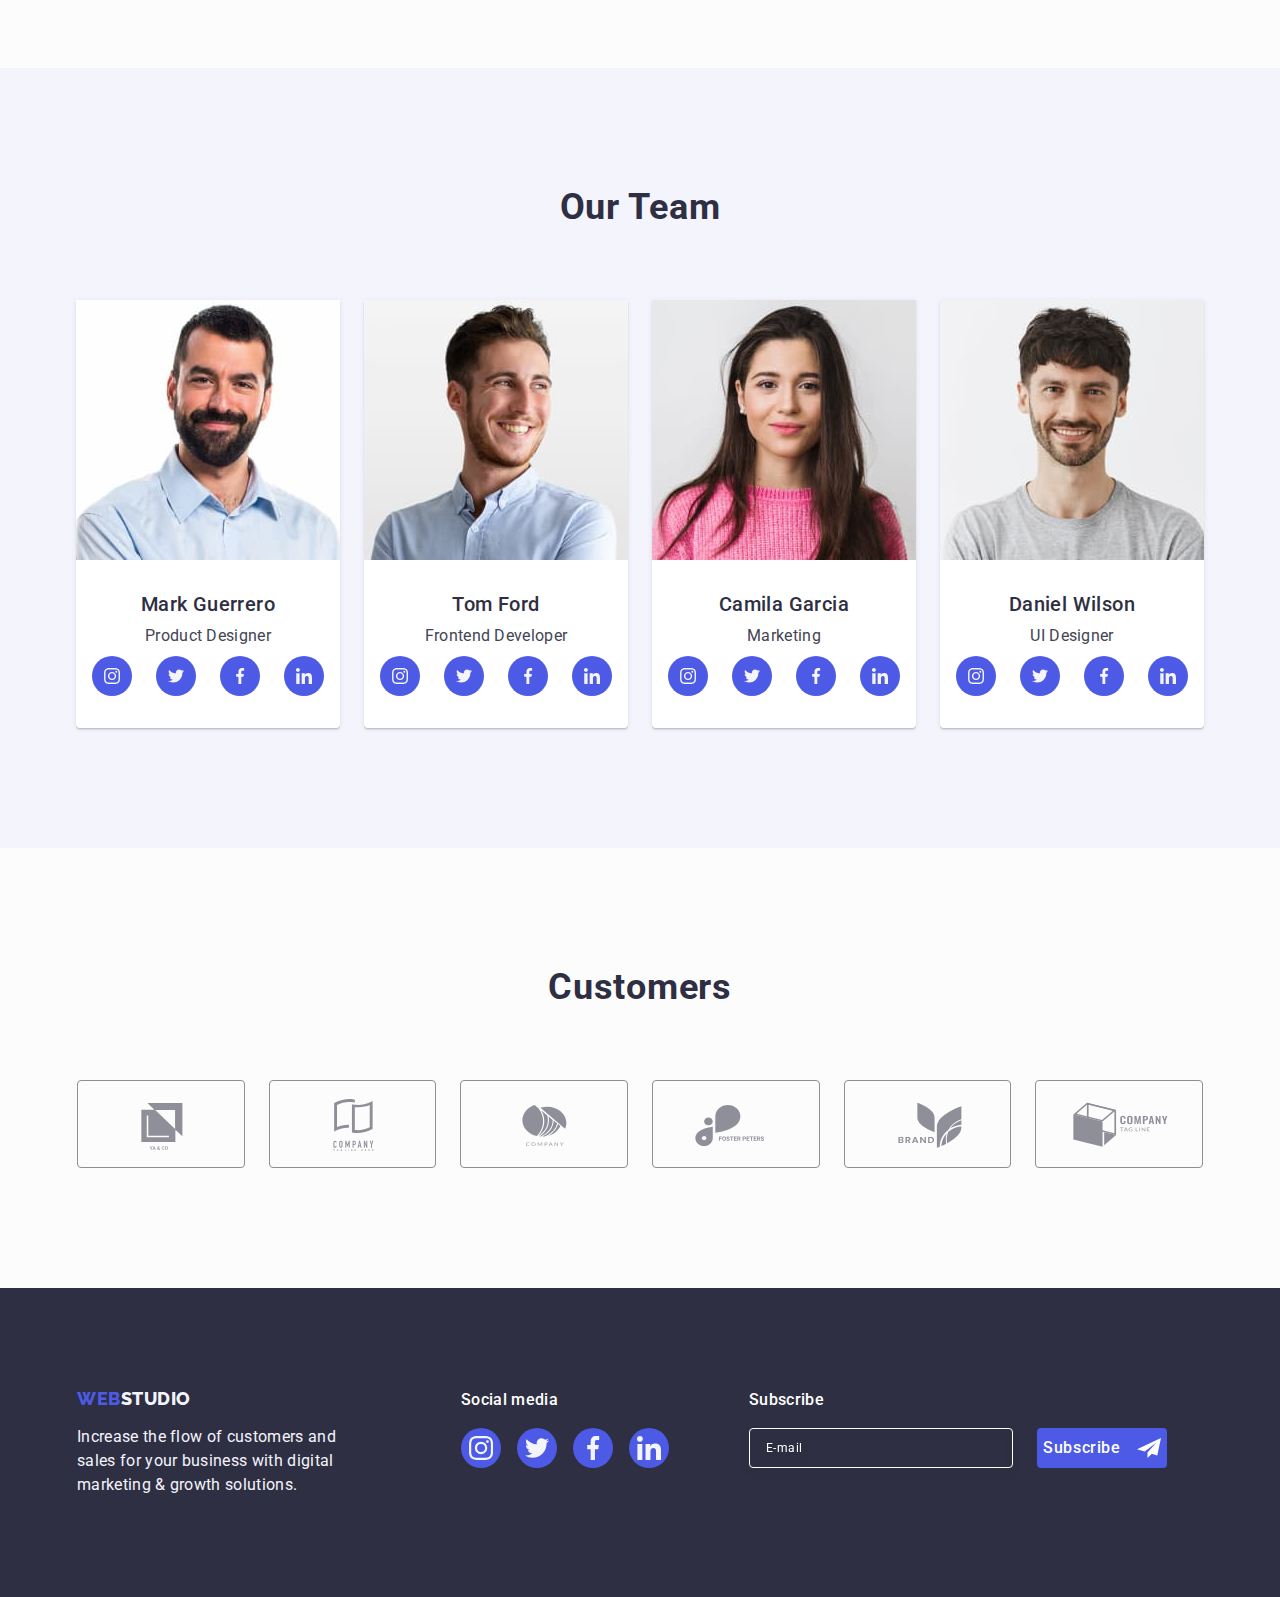
==== commit 7d6bd3e6: "2" ====
--- a/index.html
+++ b/index.html
@@ -45,13 +45,12 @@
                 <svg width="32" height="22" class="menu-btn-icon"><use href="./images/icons.svg#icon-burger"></use></svg>
             </button>
         </div>
-        <div class="mobile-menu js-menu-container is-open">
+        <div class="mobile-menu is-open js-menu-container">
             <button type="button" class="close-button js-close-menu">
                 <svg width="8" height="8" class="close-button-svg">
                     <use href="./images/icons.svg#icon-close"></use>
                 </svg>
             </button>
-            <div class="burger-content">
                 <ul class="list burger-menu-format">
                     <li class="menu-item"> <a class="burger-current-page burger-menu-link link" href="./index.html">Studio</a></li>
                     <li class="menu-item"> <a class="burger-menu-color burger-menu-link link" href="./portfolio.html">Portfolio</a></li>
@@ -67,28 +66,28 @@
                         </li>
                     </ul>
                     <ul class="burger-media-list">
-                        <li class="media-round-card">
+                        <li class="burger-round-card">
                             <a class="media-link-ft" href="">
                                 <svg class="media-team" width="24" height="24">
                                     <use href="./images/icons.svg#icon-instagram"></use>
                                 </svg>
                             </a>
                         </li>
-                        <li class="media-round-card">
+                        <li class="burger-round-card">
                             <a class="media-link-ft" href="">
                                 <svg class="media-team" width="24" height="24">
                                     <use href="./images/icons.svg#icon-twitter"></use>
                                 </svg>
                             </a>
                         </li>
-                        <li class="media-round-card">
+                        <li class="burger-round-card">
                             <a class="media-link-ft" href="">
                                 <svg class="media-team" width="24" height="24">
                                     <use href="./images/icons.svg#icon-facebook"></use>
                                 </svg>
                             </a>
                         </li>
-                        <li class="media-round-card">
+                        <li class="burger-round-card">
                             <a class="media-link-ft" href="">
                                 <svg class="media-team" width="24" height="24">
                                     <use href="./images/icons.svg#icon-linkedin"></use>
@@ -97,7 +96,6 @@
                         </li>
                     </ul>
                 </address>
-            </div>
         </div>
     </header>
         <main>
@@ -167,13 +165,13 @@
                     <h2 class="secondary-header service">What are we doing</h2>
                     <ul class="list service-list">
                         <li class="service-item">
-                            <img width="360" height="300" srcset="./images/image1.jpg 1x, ./images/image1@2x.jpg 2x, ./images/image1@3x.jpg 3x" src="./images/image1.jpg" alt="computer">
+                            <img width="360" height="300" srcset="./images/image1.jpg 1x, ./images/image1@2x.jpg 2x" src="./images/image1.jpg" alt="computer">
                         </li>
                         <li class="service-item">
-                            <img width="360" height="300" srcset="./images/image2.jpg 1x, ./images/image2@2x.jpg 2x, ./images/image2@3x.jpg 3x" src="./images/image2.jpg" alt="smartphone">
+                            <img width="360" height="300" srcset="./images/image2.jpg 1x, ./images/image2@2x.jpg 2x" src="./images/image2.jpg" alt="smartphone">
                         </li>
                         <li class="service-item">
-                            <img width="360" height="300" srcset="./images/image3.jpg 1x, ./images/image3@2x.jpg 2x, ./images/image3@3x.jpg 3x" src="./images/image3.jpg" alt="both">
+                            <img width="360" height="300" srcset="./images/image3.jpg 1x, ./images/image3@2x.jpg 2x" src="./images/image3.jpg" alt="both">
                         </li>
                     </ul>
                 </div>
@@ -183,7 +181,7 @@
                     <h2 class="secondary-header service">Our Team</h2>
                     <ul class="list team-list">
                         <li class="list-item">
-                            <img width="264" height="260" srcset="./images/markguerrero.jpg 1x, ./images/markguerrero@2x.jpg 2x, ./images/markguerrero@3x.jpg 3x" src="./images/markguerrero.jpg" alt="Mark Guerrero">
+                            <img width="264" height="260" srcset="./images/markguerrero.jpg 1x, ./images/markguerrero@2x.jpg 2x" src="./images/markguerrero.jpg" alt="Mark Guerrero">
                             <div class="name">
                                 <h3 class="content-team-title">Mark Guerrero</h3>
                                 <p class="content-paragraph">Product Designer</p>
@@ -220,7 +218,7 @@
                             </div>
                         </li>
                         <li class="list-item">
-                            <img width="264" height="260" srcset="./images/tomford.jpg 1x, ./images/tomford@2x.jpg 2x, ./images/tomford@3x.jpg 3x" src="./images/tomford.jpg" alt="Tom Ford">
+                            <img width="264" height="260" srcset="./images/tomford.jpg 1x, ./images/tomford@2x.jpg 2x" src="./images/tomford.jpg" alt="Tom Ford">
                             <div class="name">
                                 <h3 class="content-team-title">Tom Ford</h3>
                                 <p class="content-paragraph">Frontend Developer</p>
@@ -257,7 +255,7 @@
                             </div>
                         </li>
                         <li class="list-item">
-                            <img width="264" height="260" srcset="./images/camilagarcia.jpg 1x, ./images/camilagarcia@2x.jpg 2x, ./images/camilagarcia@3x.jpg 3x" src="./images/camilagarcia.jpg" alt="Camila Garcia">
+                            <img width="264" height="260" srcset="./images/camilagarcia.jpg 1x, ./images/camilagarcia@2x.jpg 2x" src="./images/camilagarcia.jpg" alt="Camila Garcia">
                             <div class="name">
                                 <h3 class="content-team-title">Camila Garcia</h3>
                                 <p class="content-paragraph">Marketing</p>
@@ -294,7 +292,7 @@
                             </div>
                         </li>
                         <li class="list-item">
-                            <img width="264" height="260" srcset="./images/danielwilson.jpg 1x, ./images/danielwilson@2x.jpg 2x, ./images/danielwilson@3x.jpg 3x" src="./images/danielwilson.jpg" alt="Daniel Wilson">
+                            <img width="264" height="260" srcset="./images/danielwilson.jpg 1x, ./images/danielwilson@2x.jpg 2x" src="./images/danielwilson.jpg" alt="Daniel Wilson">
                             <div class="name">
                                 <h3 class="content-team-title">Daniel Wilson</h3>
                                 <p class="content-paragraph">UI Designer</p>
@@ -384,61 +382,63 @@
             </section>
         </main>
         <footer class="footer-bgd">
-            <div class="footer-div container">
-                <div class="footer-box-logo">
-                    <a class="logo-ft link footer-link" href="./index.html" title="WebStudio">
-                        Web<span class="logo-footer-studio">Studio</span>
-                    </a>
-                    <p class="footer-content">Increase the flow of customers and sales for your business with digital
-                        marketing & growth
-                        solutions.
-                    </p>
-                </div>
-                <div class="footer-box-media">
-                    <p class="media-header">Social media</p>
-                    <ul class="media-list-ft">
-                        <li class="media-round-card">
-                            <a class="media-link-ft" href="">
-                                <svg class="media-team" width="24" height="24">
-                                    <use href="./images/icons.svg#icon-instagram"></use>
-                                </svg>
-                            </a>
-                        </li>
-                        <li class="media-round-card">
-                            <a class="media-link-ft" href="">
-                                <svg class="media-team" width="24" height="24">
-                                    <use href="./images/icons.svg#icon-twitter"></use>
-                                </svg>
-                            </a>
-                        </li>
-                        <li class="media-round-card">
-                            <a class="media-link-ft" href="">
-                                <svg class="media-team" width="24" height="24">
-                                    <use href="./images/icons.svg#icon-facebook"></use>
-                                </svg>
-                            </a>
-                        </li>
-                        <li class="media-round-card">
-                            <a class="media-link-ft" href="">
-                                <svg class="media-team" width="24" height="24">
-                                    <use href="./images/icons.svg#icon-linkedin"></use>
-                                </svg>
-                            </a>
-                        </li>
-                    </ul>
-                </div>
-                <div class="form-footer">
-                    <p class="footer-input-name">Subscribe</p>
-                    <form class="form">
-                        <label class="footer-label">
-                            <input class="footer-input" type="email" name="email" placeholder="E-mail" />
-                        </label>
-                        <button type="submit" class="subscribe-button">Subscribe
-                            <svg class="subscribe-svg" width="24" height="24">
-                                <use href="./images/icons.svg#icon-subscribe"></use>
-                            </svg>
-                        </button>
-                    </form>
+            <div class="container">
+                <div class="footer-div">
+                    <div class="footer-box-logo">
+                        <a class="logo-ft link footer-link" href="./index.html" title="WebStudio">
+                            Web<span class="logo-footer-studio">Studio</span>
+                        </a>
+                        <p class="footer-content">Increase the flow of customers and sales for your business with digital
+                            marketing & growth
+                            solutions.
+                        </p>
+                    </div>
+                    <div class="footer-box-media">
+                        <p class="media-header">Social media</p>
+                        <ul class="media-list-ft">
+                            <li class="media-round-card">
+                                <a class="media-link-ft" href="">
+                                    <svg class="media-team" width="24" height="24">
+                                        <use href="./images/icons.svg#icon-instagram"></use>
+                                    </svg>
+                                </a>
+                            </li>
+                            <li class="media-round-card">
+                                <a class="media-link-ft" href="">
+                                    <svg class="media-team" width="24" height="24">
+                                        <use href="./images/icons.svg#icon-twitter"></use>
+                                    </svg>
+                                </a>
+                            </li>
+                            <li class="media-round-card">
+                                <a class="media-link-ft" href="">
+                                    <svg class="media-team" width="24" height="24">
+                                        <use href="./images/icons.svg#icon-facebook"></use>
+                                    </svg>
+                                </a>
+                            </li>
+                            <li class="media-round-card">
+                                <a class="media-link-ft" href="">
+                                    <svg class="media-team" width="24" height="24">
+                                        <use href="./images/icons.svg#icon-linkedin"></use>
+                                    </svg>
+                                </a>
+                            </li>
+                        </ul>
+                    </div>
+                    <div class="form-footer">
+                        <p class="footer-input-name">Subscribe</p>
+                        <form class="form">
+                            <label class="footer-label">
+                                <input class="footer-input" type="email" name="email" placeholder="E-mail" />
+                            </label>
+                            <button type="submit" class="subscribe-button">Subscribe
+                                <svg class="subscribe-svg" width="24" height="24">
+                                    <use href="./images/icons.svg#icon-subscribe"></use>
+                                </svg>
+                            </button>
+                        </form>
+                    </div>
                 </div>
             </div>
         </footer>
--- a/css/styles.css
+++ b/css/styles.css
@@ -144,6 +144,7 @@
         letter-spacing: 0.04em;
         padding: 24px 0;
         position: relative;
+        display: block;
     }
 
     .menu-color {
@@ -162,7 +163,6 @@
         height: 4px;
         left: 0;
         bottom: -1px;
-        margin-top: 20px;
         display: block;
         border-radius: 2px;
         background-color: #404BBF;
@@ -267,6 +267,10 @@
     background-color: var(--secondary-text-color-theme-dark);
     padding-left: 40px;
     transition: var(--transition-duration-function);
+    padding: 80px 40px 40px 35px;
+    display: flex;
+    flex-direction: column;
+    margin: auto;
 }
 
 .close-button {
@@ -299,8 +303,8 @@
     display: flex;
     flex-direction: column;
     gap: 40px;
-    margin-top: 80px;
-}
+}
+
 
 .burger-current-page::after {
     content: "";
@@ -332,7 +336,9 @@
 }
 
 .burger-adresses {
-    margin-top: 284px;
+    display: flex;
+    flex-direction: column;
+    margin-top: auto;
 }
 
 .burger-contact-list {
@@ -375,11 +381,12 @@
 .burger-media-list {
     display: flex;
     flex-direction: row;
-    gap: 56px;
+    justify-content: space-between;
     margin-top: 48px;
-}
-
-.media-round-card {
+    max-width: 328px;
+}
+
+.burger-round-card {
     width: 40px;
     height: 40px;
 }
@@ -521,8 +528,8 @@
 .values-list {
     display: flex;
     flex-direction: row;
-    justify-content: space-between;
-    gap: 24px
+    justify-content: center;
+    gap: 72px;
 }
 
 .value-item {
@@ -566,6 +573,10 @@
         text-align: left;
     }
 
+    .values-list {
+        gap: 24px;
+    }
+
 }
 
 @media screen and (min-width: 1158px) {
@@ -791,6 +802,9 @@
     display: flex;
     gap: 16px;
     justify-content: center;
+    max-width: 396px;
+    align-self: center;
+    margin: auto;
 }
 
 .customer-item {
@@ -801,6 +815,7 @@
     width: 190px;
     height: 88px;
 }
+
 
 .customer {
     width: 100%;
@@ -826,14 +841,29 @@
     fill: currentColor;
 }
 
+@media screen and (min-width: 428px) {
+    .customer-item:nth-child(-n+4) {
+        margin-bottom: 72px;
+    }
+}
+
 @media screen and (min-width: 768px) {
     .customer-list {
         gap: 24px;
+        max-width: 552px;
     }
 
     .customer-item {
         width: 168px;
     }
+
+    .customer-item:nth-child(-n+4) {
+        margin-bottom: 0;
+    }
+
+    .customer-item:nth-child(-n+3) {
+        margin-bottom: 72px;
+    }
 }
 
 @media screen and (min-width: 1158px) {
@@ -844,6 +874,11 @@
 
     .customer-list {
         flex-wrap: nowrap;
+        max-width: 100%;
+    }
+
+    .customer-item:nth-child(-n+3) {
+        margin-bottom: 0;
     }
 
 }
@@ -861,6 +896,7 @@
     display: flex;
     flex-direction: column;
     align-items: baseline;
+    width: 100%;
 }
 
 .footer-box-logo {
@@ -931,6 +967,7 @@
     flex-direction: column;
     justify-content: center;
     align-self: center;
+    width: 100%;
 }
 
 .footer-input-name {
@@ -950,14 +987,15 @@
     gap: 16px;
 }
 
+
 .footer-input {
     box-sizing: border-box;
     border: 1px solid #FFFFFF;
     filter: drop-shadow(0px 4px 4px rgba(0, 0, 0, 0.15));
     border-radius: 4px;
     background-color: transparent;
-    width: 264px;
     height: 40px;
+    width: 100%;
     padding-left: 16px;
     font-size: 12px;
     line-height: 1.5;
@@ -1001,6 +1039,7 @@
         align-items: baseline;
         flex-wrap: wrap;
         width: 552px;
+        margin: auto;
     }
 
     .footer-box-logo {
@@ -1025,6 +1064,10 @@
         align-self: flex-start;
     }
 
+    .footer-input {
+        width: 264px
+    }
+
     .media-header {
         align-self: flex-start;
     }
@@ -1040,6 +1083,7 @@
     .footer-div {
         flex-wrap: nowrap;
         width: 100%;
+        margin: auto;
     }
 
     .footer-box-logo {
@@ -1050,6 +1094,8 @@
         margin-top: 0;
         margin-left: 80px;
         align-self: baseline;
+        width: 268px;
+        justify-content: flex-end;
     }
 
 }
@@ -1064,6 +1110,7 @@
     left: 0;
     width: 100%;
     height: 100%;
+    overflow: scroll;
     background-color: rgba(46, 47, 66, 0.4);
     transition: opacity 250ms cubic-bezier(0.4, 0, 0.2, 1), visibility 250ms cubic-bezier(0.4, 0, 0.2, 1);
 }
@@ -1073,15 +1120,25 @@
     min-height: 584px;
     top: 50%;
     left: 50%;
+    transform: translate(-50%, -50%);
     position: absolute;
-    transform: translate(-50%, -50%);
     background: #fcfcfc;
     box-shadow: 0px 1px 1px rgba(0, 0, 0, 0.14),
         0px 1px 3px rgba(0, 0, 0, 0.12),
         0px 2px 1px rgba(0, 0, 0, 0.2);
     border-radius: 4px;
+    overflow: scroll;
     transition: transform var(--transition-duration-function);
-    padding: 72px 16px 24px 16px;
+    padding: 72px 24px 24px 24px;
+}
+
+@media screen and (max-height: 584px) {
+    .modal {
+        top: 4%;
+        left: 50%;
+        transform: translate(-50%);
+    }
+
 }
 
 .is-hidden {
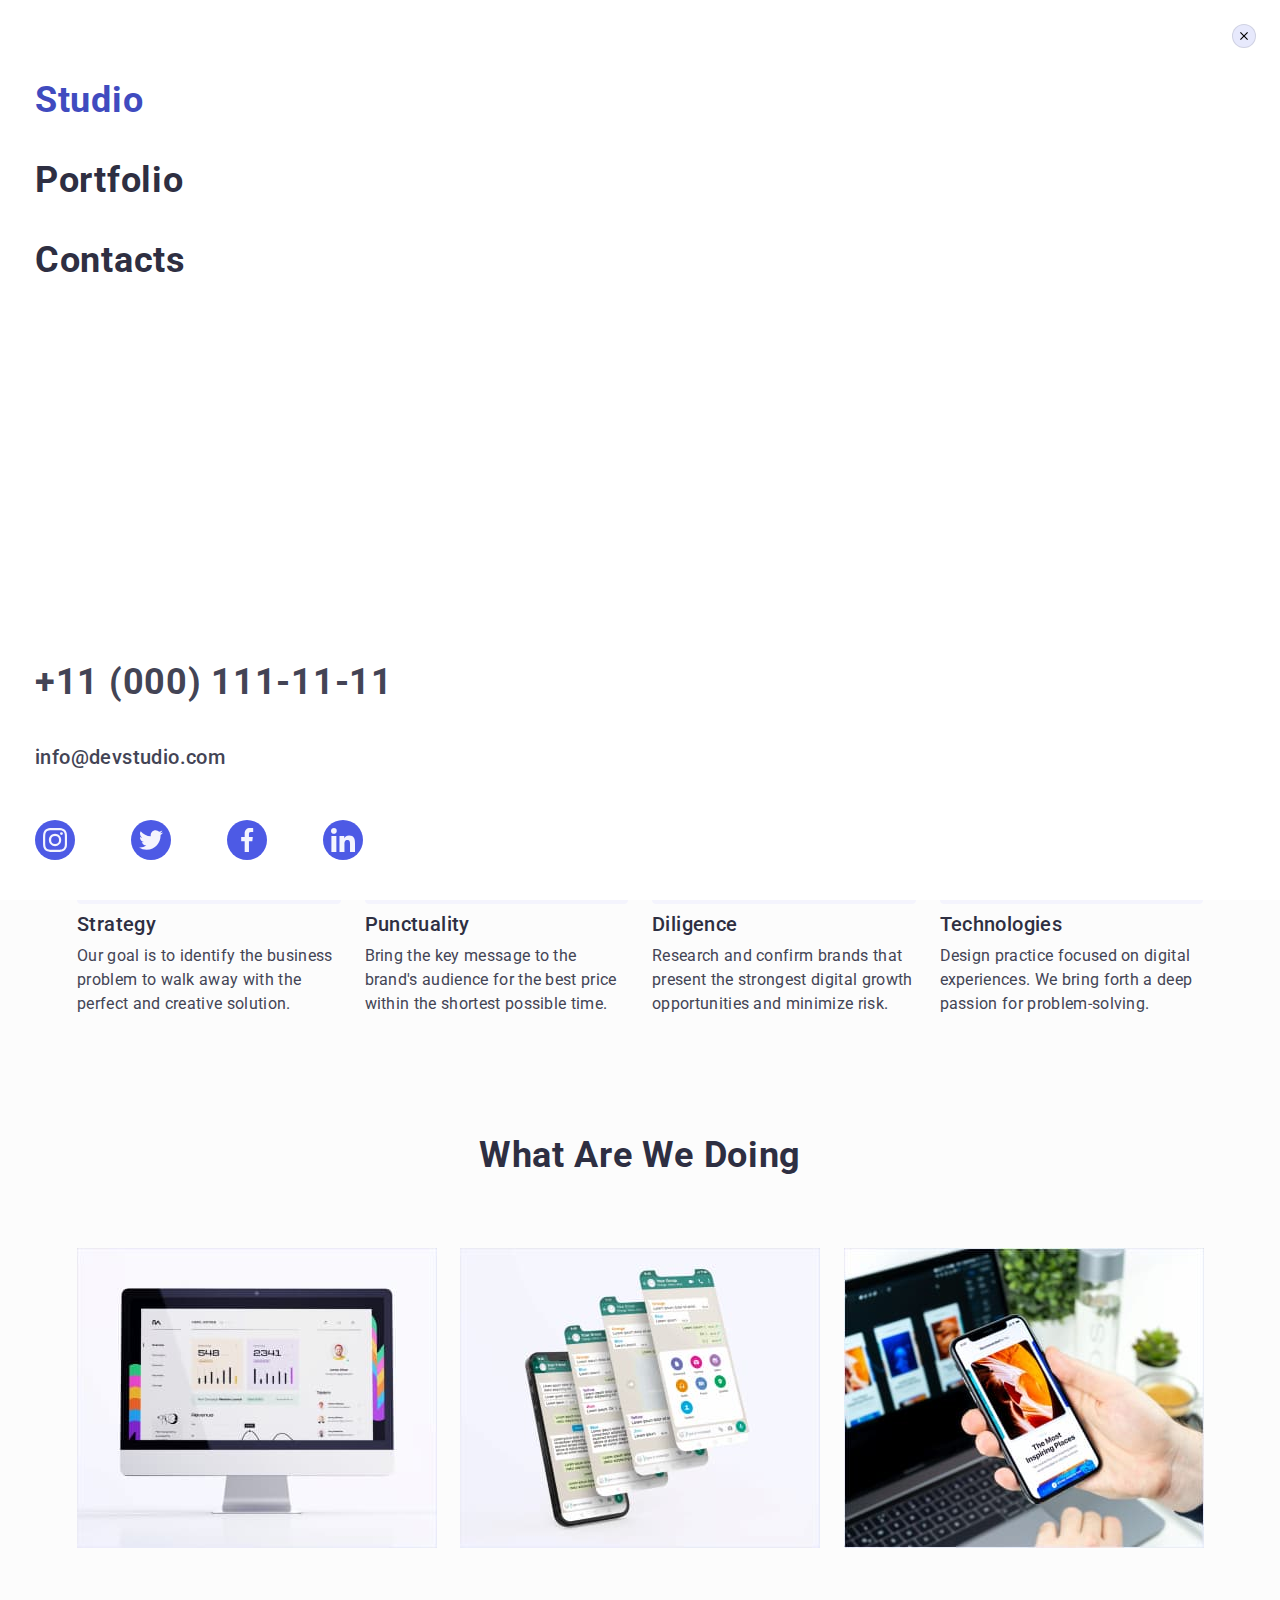
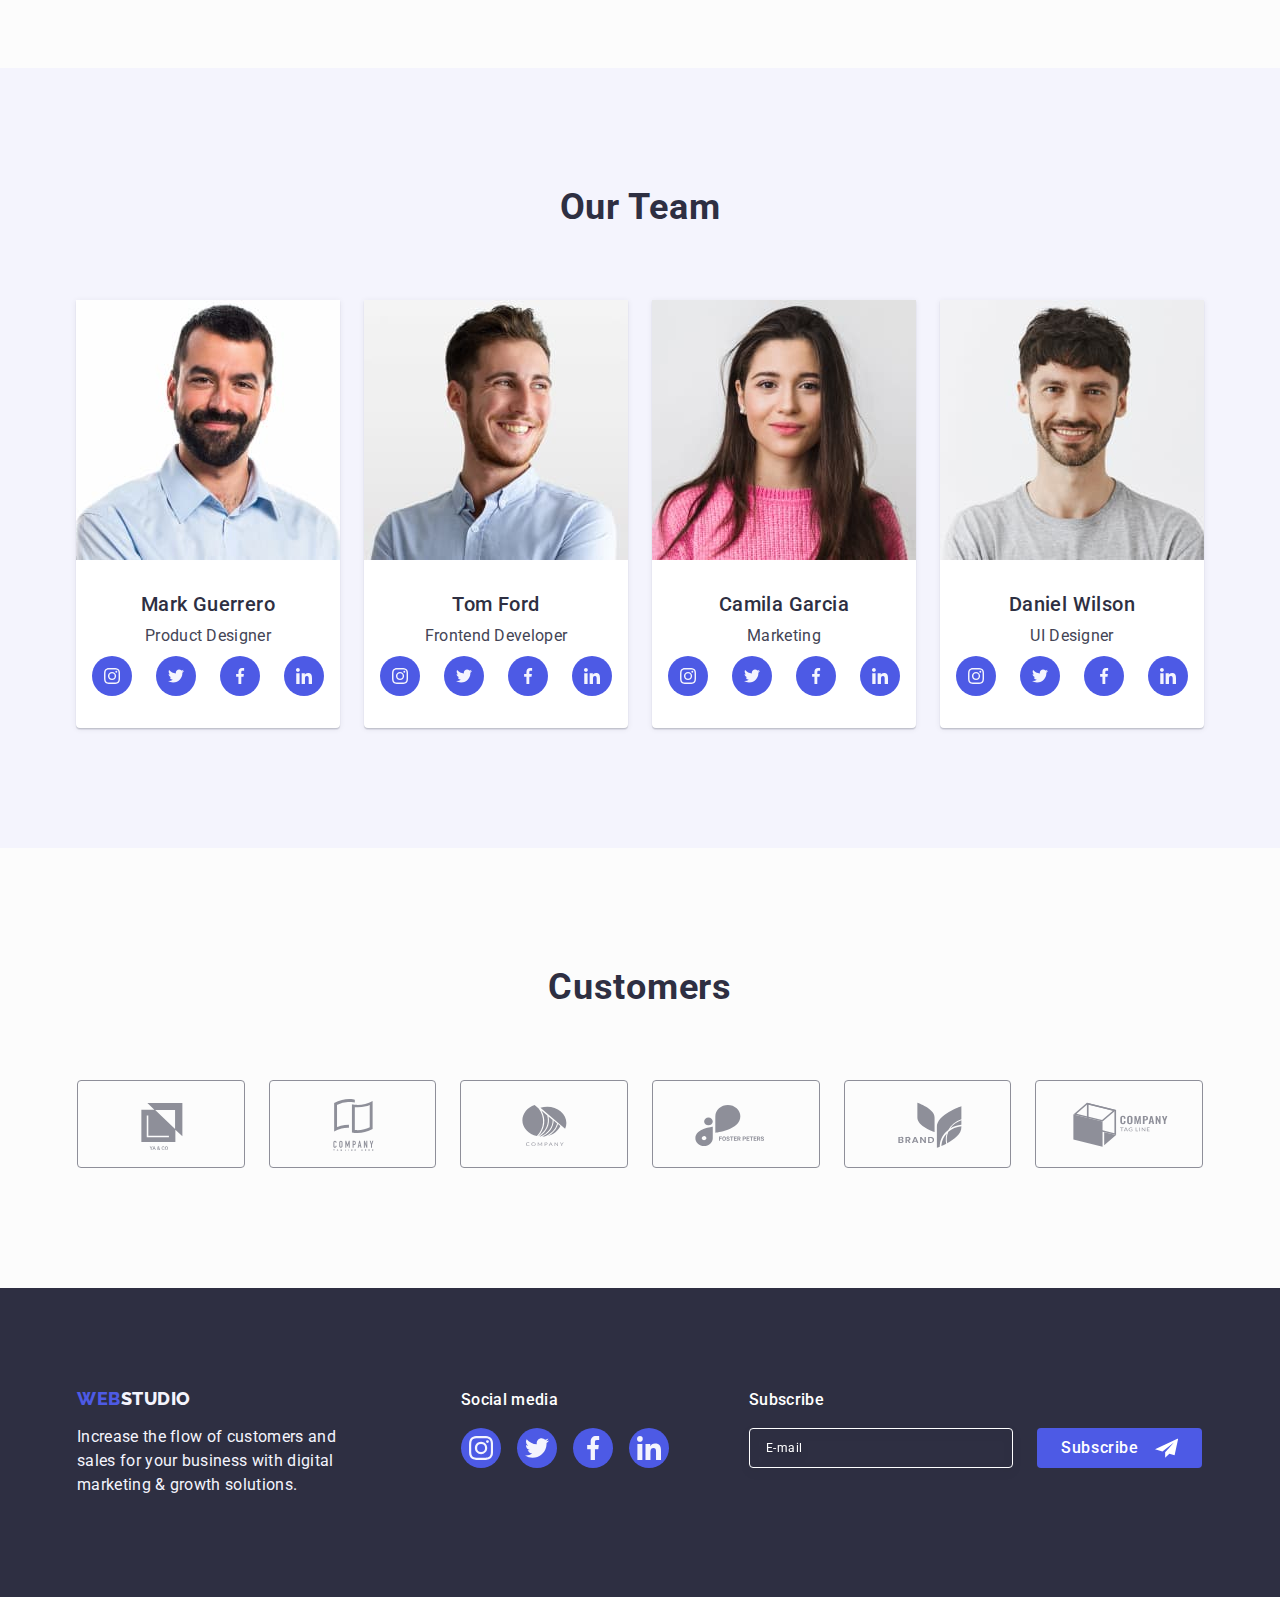
==== commit 5a70ca92: "3" ====
--- a/index.html
+++ b/index.html
@@ -382,8 +382,7 @@
             </section>
         </main>
         <footer class="footer-bgd">
-            <div class="container">
-                <div class="footer-div">
+            <div class="footer-div container">
                     <div class="footer-box-logo">
                         <a class="logo-ft link footer-link" href="./index.html" title="WebStudio">
                             Web<span class="logo-footer-studio">Studio</span>
@@ -439,7 +438,6 @@
                             </button>
                         </form>
                     </div>
-                </div>
             </div>
         </footer>
         <div class="backdrop is-hidden" data-modal>
--- a/css/styles.css
+++ b/css/styles.css
@@ -29,7 +29,7 @@
 
 @media screen and (min-width: 768px) {
     .container {
-        width: 768px; 
+        width: 768px;
     }
 }
 
@@ -108,8 +108,20 @@
     display: none;
 }
 
+.page-header-container {
+    display: flex;
+    align-items: center;
+    justify-content: space-between;
+    max-width: 428px;
+}
+
 
 @media screen and (min-width: 768px) {
+
+    .page-header-container{
+        max-width: 100%;
+    }
+    
     .header-menu-format {
         display: flex;
         gap: 40px;
@@ -242,11 +254,6 @@
 }
 
 
-.page-header-container {
-    display: flex;
-    align-items: center;
-    justify-content: space-between;
-}
 
 /* Header Studio */
 
@@ -426,12 +433,22 @@
     padding: 112px 0;
     background-image: linear-gradient(rgba(46, 47, 66, 0.7), 
     rgba(46, 47, 66, 0.7)), 
-    url('../images/office.jpg');
+    url('../images/office_mob.jpg');
     background-size: cover;
     background-repeat: no-repeat;
     background-position: center;
     margin-left: auto;
     margin-right: auto;
+}
+
+@media (min-device-pixel-ratio: 2),
+(min-resolution: 192dpi),
+(min-resolution: 2dppx) {
+    .main-page {
+        background-image: linear-gradient(rgba(46, 47, 66, 0.7),
+          rgba(46, 47, 66, 0.7)),
+            url('../images/office_mob@2x.jpg');
+    }
 }
 
 .main-header {
@@ -441,7 +458,7 @@
     color: var(--secondary-text-color-theme-dark);
     text-align: center;
     letter-spacing: 0.02em;
-    max-width: 496px;
+    max-width: 320px;
     margin-left: auto;
     margin-right: auto;
 }
@@ -480,13 +497,37 @@
     transition: var(--transition-duration-function);
 }
 
+
+@media screen and (min-width: 768px) {
+    .main-header {
+        font-size: 56px;
+        max-width: 496px;
+    }
+
+    .main-page {
+        background-image: linear-gradient(rgba(46, 47, 66, 0.7),
+                    rgba(46, 47, 66, 0.7)),
+                url('../images/office_tab.jpg');
+    }
+
+}
+
+@media screen and (min-width: 1158px) {
+    .main-page {
+        padding: 188px 0;
+        background-image: linear-gradient(rgba(46, 47, 66, 0.7),
+                    rgba(46, 47, 66, 0.7)),
+                url('../images/office_desktop.jpg');
+    }
+}
+
 @media (min-device-pixel-ratio: 2) and (min-width: 768px),
 (min-resolution: 192dpi) and (min-width: 768px),
 (min-resolution: 2dppx) and (min-width: 768px) {
     .main-page {
-        background-image: linear-gradient(rgba(46, 47, 66, 0.7), 
-        rgba(46, 47, 66, 0.7)), 
-        url('../images/office@2x.jpg');
+        background-image: linear-gradient(rgba(46, 47, 66, 0.7),
+                rgba(46, 47, 66, 0.7)),
+            url('../images/office_tab@2x.jpg');
     }
 }
 
@@ -494,21 +535,9 @@
 (min-resolution: 192dpi) and (min-width: 1158px),
 (min-resolution: 3dppx) and (min-width: 1158px) {
     .main-page {
-        background-image: linear-gradient(rgba(46, 47, 66, 0.7), 
-        rgba(46, 47, 66, 0.7)), 
-        url('../images/office@3x.jpg');
-    }
-}
-
-@media screen and (min-width: 768px) {
-    .main-header {
-        font-size: 56px;
-    }
-}
-
-@media screen and (min-width: 1158px) {
-    .main-page {
-        padding: 188px 0;
+        background-image: linear-gradient(rgba(46, 47, 66, 0.7),
+                rgba(46, 47, 66, 0.7)),
+            url('../images/office_desktop@2x.jpg');
     }
 }
 
@@ -892,12 +921,6 @@
     padding: 96px 0
 }
 
-.footer-div {
-    display: flex;
-    flex-direction: column;
-    align-items: baseline;
-    width: 100%;
-}
 
 .footer-box-logo {
     display: flex;
@@ -932,6 +955,7 @@
     letter-spacing: 0.02em;
     color: var(--primary-text-color-theme-dark);
     max-width: 264px;
+    align-self: center;
 }
 
 .footer-box-media {
@@ -985,6 +1009,11 @@
     display: flex;
     flex-direction: column;
     gap: 16px;
+}
+
+.footer-label {
+    width: 100%;
+    margin: auto;
 }
 
 
@@ -1013,8 +1042,8 @@
     flex-direction: row;
     justify-content: center;
     align-items: center;
-    width: 165px;
-    height: 40px;
+    align-self: center;
+    padding: 8px 24px;
     background-color: #4D5AE5;
     color: #ffffff;
     border: none;
@@ -1025,21 +1054,27 @@
     font-weight: 500;
     line-height: 1.5;
     letter-spacing: 0.04em;
-    align-self: center;
+    max-width: 165px;
 }
 
 .subscribe-svg {
     margin-left: 16px;
 }
 
+@media screen and (min-width: 428px) {
+    .footer-label {
+        width: 398px;
+    }
+}
+
 @media screen and (min-width: 768px) {
 
     .footer-div {
+        display: flex;
         flex-direction: row;
         align-items: baseline;
         flex-wrap: wrap;
         width: 552px;
-        margin: auto;
     }
 
     .footer-box-logo {
@@ -1064,6 +1099,11 @@
         align-self: flex-start;
     }
 
+    .footer-label {
+        width: 264px;
+        margin: 0;
+    }
+
     .footer-input {
         width: 264px
     }
@@ -1081,9 +1121,7 @@
     }
 
     .footer-div {
-        flex-wrap: nowrap;
-        width: 100%;
-        margin: auto;
+        width: 1158px;
     }
 
     .footer-box-logo {
@@ -1116,7 +1154,7 @@
 }
 
 .modal {
-    width: 392px;
+    width: 100%;
     min-height: 584px;
     top: 50%;
     left: 50%;
@@ -1130,6 +1168,13 @@
     overflow: scroll;
     transition: transform var(--transition-duration-function);
     padding: 72px 24px 24px 24px;
+}
+
+@media screen and (min-width: 392px) {
+    .modal {
+        width: 392px;
+    }
+
 }
 
 @media screen and (max-height: 584px) {
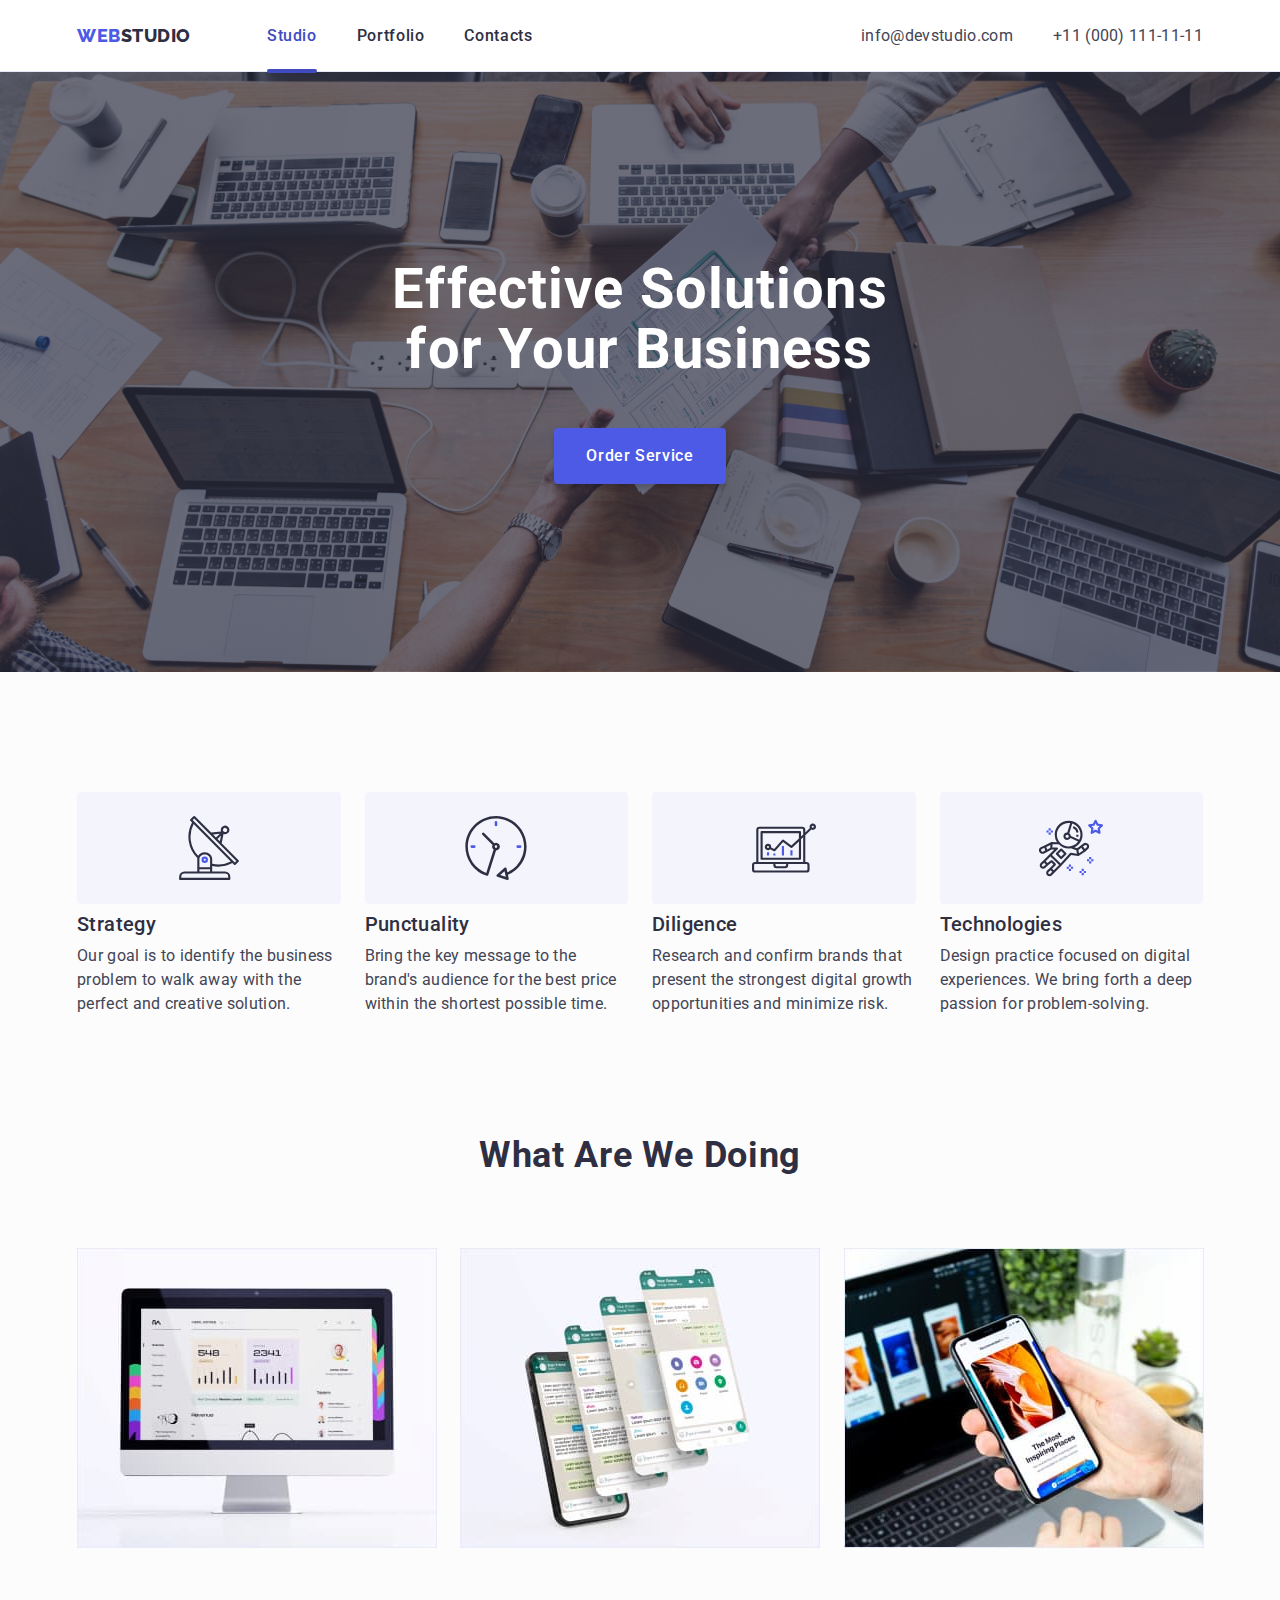
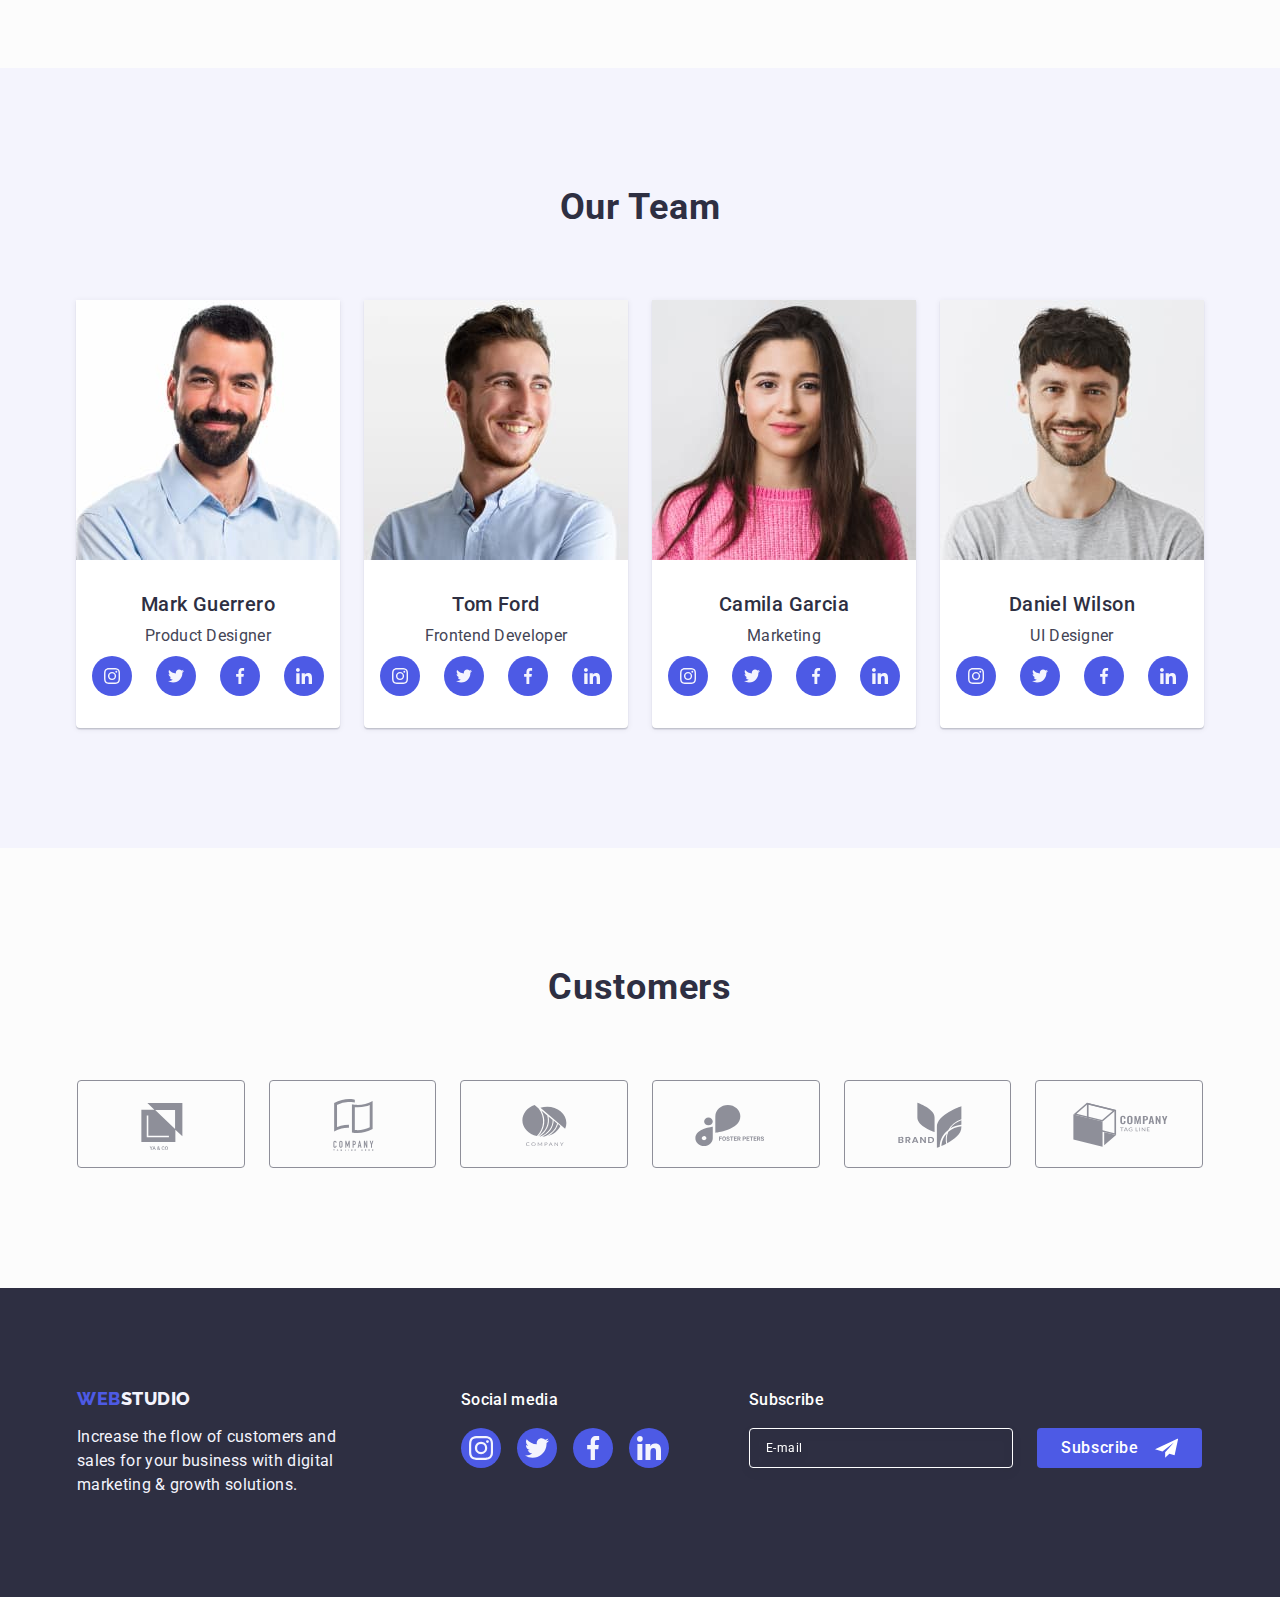
==== commit 3197acb2: "final" ====
--- a/index.html
+++ b/index.html
@@ -30,7 +30,6 @@
                     <li class="menu-item"> <a class="menu-color menu-link link" href="">Contacts</a></li>
                 </ul>
             </nav>
-
             <address class="contact-link">
                 <ul class="list contact-link">
                     <li>
--- a/css/styles.css
+++ b/css/styles.css
@@ -259,11 +259,6 @@
 
 /* BURGER MENU */
 
-.is-open {
-    opacity: 0;
-    visibility: hidden;
-    pointer-events: none;
-}
 
 .mobile-menu {
     width:100%;
@@ -278,6 +273,15 @@
     display: flex;
     flex-direction: column;
     margin: auto;
+    opacity: 0;
+    visibility: hidden;
+    pointer-events: none;
+}
+
+.is-open {
+    opacity: 1;
+    visibility: visible;
+    pointer-events: auto;
 }
 
 .close-button {
